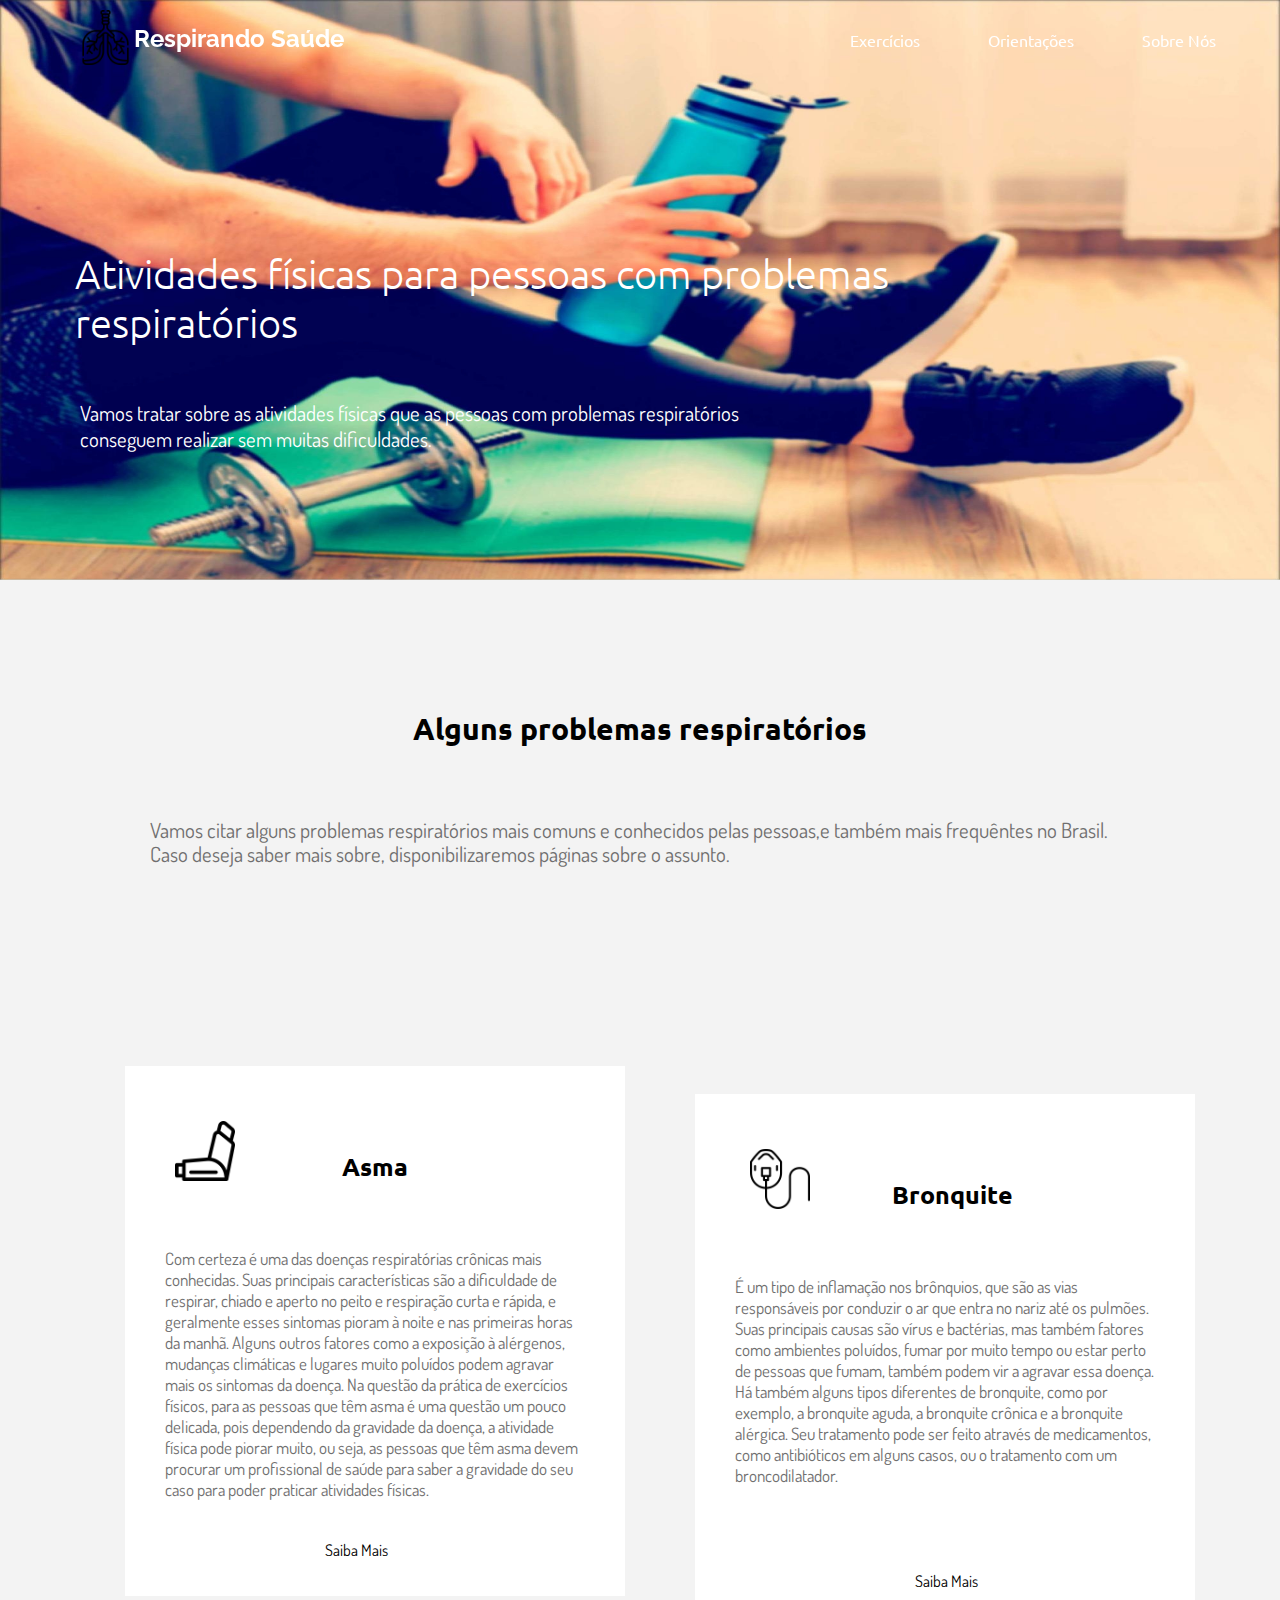
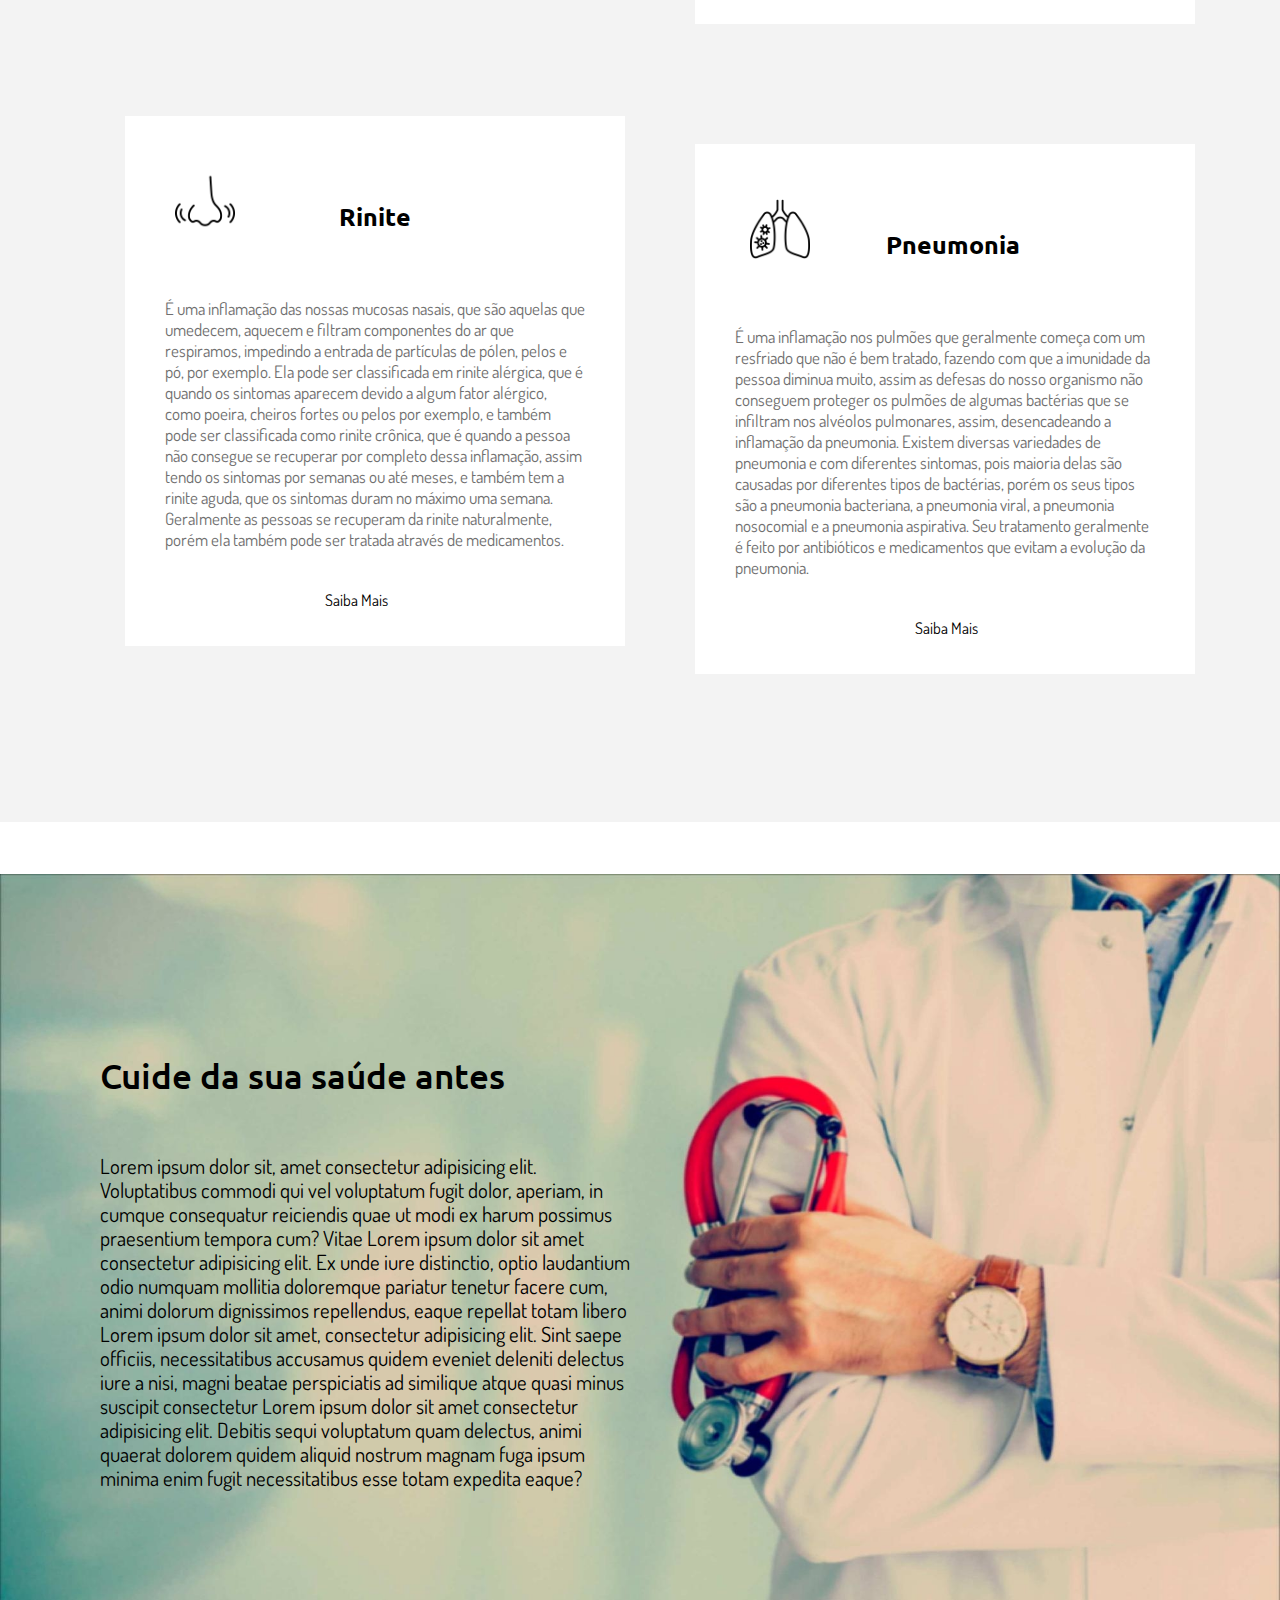
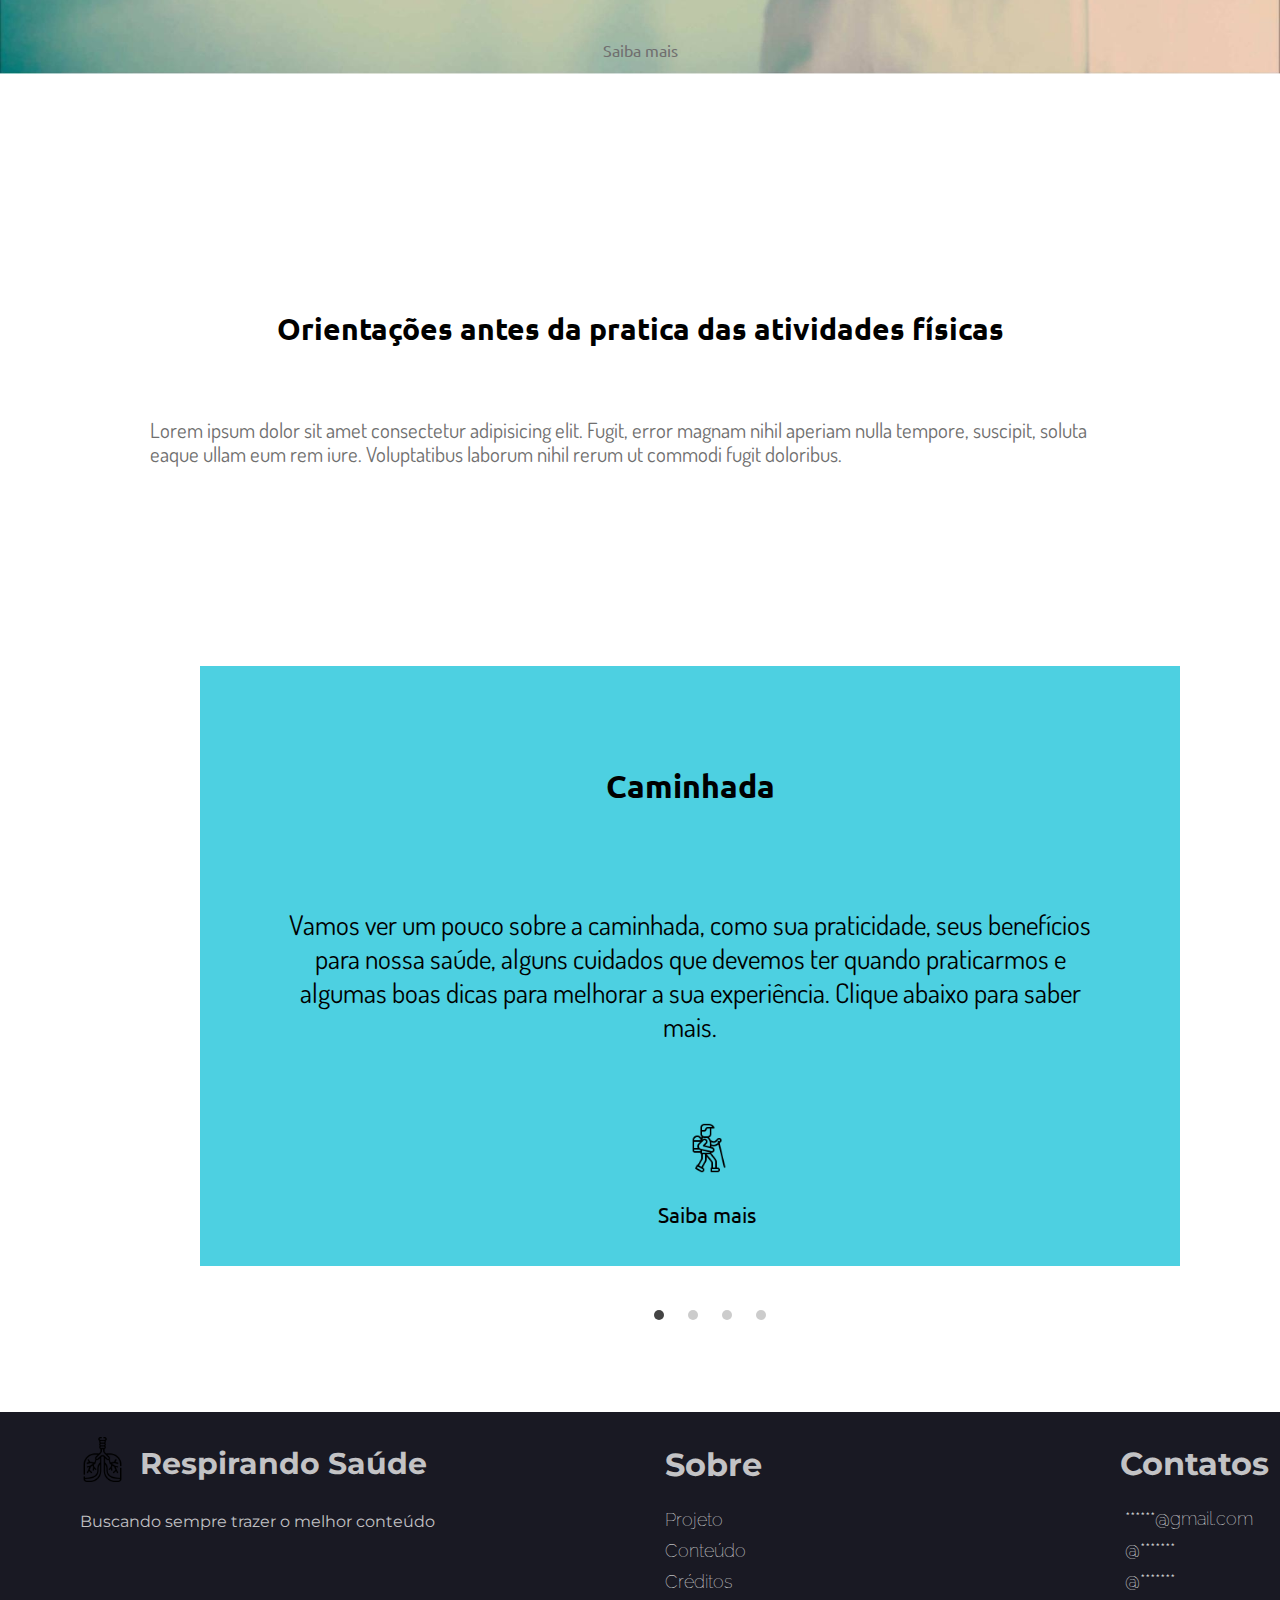
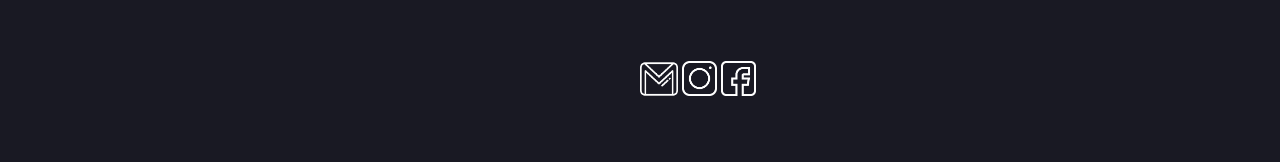
==== desenvolvimento do site do PI/index.html @ ef55cb63 "Add files via upload" ====
<!DOCTYPE html>
<html lang="pt-br">
  <head>
    <meta charset="UTF-8"/>
    <meta http-equiv="X-UA-Compatible" content="IE=edge" />
    <meta name="viewport" content="width=device-width, initial-scale=1.0" />
    <title>Respirando Saúde | Exercícios físicos para pessoas com problemas respiratórios</title>
    <link rel="stylesheet" href="style.css" />
    <link rel="icon" type="imagem/png" href="imagens\icone.png" />
    <script src="navbar.js"></script>
  </head>
  <body>
    <nav id="navbar">
        <div class="logonav">
            <a href="index.html">
                <img id="logonavimg" src="imagens\logo.png" alt="logo" height="55" width="55"/>
                <h1 id="nomedositenv">Respirando Saúde</h1>
            </a>
        </div>
	  
        <div class="navitems">
          <a href="#slider">Exercícios</a>
          <a href="#saibamais1">Orientações</a>
          <a href="#rodape">Sobre nós</a>
      </div>
    </nav>

    <header id="cabeçalho">
      <h2 id="titulotxtcb">Atividades físicas para pessoas com problemas respiratórios</h2>

      <p id="cbtxt">
        Vamos tratar sobre as atividades físicas que as pessoas com problemas respiratórios conseguem realizar sem muitas dificuldades.
      </p>

      <img id="ftcabeçalho" src="imagens\ft_cabeçalho.jpg" alt="cabeçalho" />
    </header>

    <div id="corpo">
      <h2 id="titulo1">Alguns problemas respiratórios</h2>
      <p id="txt1">
        Vamos citar alguns problemas respiratórios mais comuns e conhecidos pelas pessoas,e também mais frequêntes no Brasil. Caso deseja saber mais sobre, disponibilizaremos páginas sobre o assunto.
      </p>
      
      <div id="cards">
        <div id="card1">
            <div id="card">
                <img id="problemaicon" src="imagens\asma_icon.png" alt="problema respiratório" height="60" width="60"/>

                <h2 id="boxtitulo">Asma</h2>
                <p id="boxtxt">
                  Com certeza é uma das doenças respiratórias crônicas mais conhecidas. Suas principais características são a dificuldade de respirar, chiado e aperto no peito e respiração curta e rápida, e geralmente esses sintomas pioram à noite e nas primeiras horas da manhã. Alguns outros fatores como a exposição à alérgenos, mudanças climáticas e lugares muito poluídos podem agravar mais os sintomas da doença. Na questão da prática de exercícios físicos, para as pessoas que têm asma é uma questão um pouco delicada, pois dependendo da gravidade da doença, a atividade física pode piorar muito, ou seja, as pessoas que têm asma devem procurar um profissional de saúde para saber a gravidade do seu caso para poder praticar atividades físicas.
                </p>
                <a id="boxsaibamais" href="https://antigo.saude.gov.br/saude-de-a-z/asma" target="_blank">Saiba Mais</a>
            </div>
        </div>

        <div id="card2">
            <div id="card">
                <img id="problemaicon2" src="imagens\bronquite_icon.png" alt="problema respiratório" height="60" width="60"/>

                <h2 id="boxtitulo2">Bronquite</h2>
                <p id="boxtxt2">
                  É um tipo de inflamação nos brônquios, que são as vias responsáveis por conduzir o ar que entra no nariz até os pulmões. Suas principais causas são vírus e bactérias, mas também fatores como ambientes poluídos, fumar por muito tempo ou estar perto de pessoas que fumam, também podem vir a agravar essa doença. Há também alguns tipos diferentes de bronquite, como por exemplo, a bronquite aguda, a bronquite crônica e a bronquite alérgica. Seu tratamento pode ser feito através de medicamentos, como antibióticos em alguns casos, ou o tratamento com um broncodilatador.
                </p>
                <a id="boxsaibamais2" href="https://www.rededorsaoluiz.com.br/doencas/bronquite" target="_blank">Saiba Mais</a>
            </div>
        </div>

        <div id="card3">
            <div id="card">
                <img id="problemaicon" src="imagens\rinite_icon.png" alt="problema respiratório" height="60" width="60"/>

                <h2 id="boxtitulo">Rinite</h2>
                <p id="boxtxt">
                  É uma inflamação das nossas mucosas nasais, que são aquelas que umedecem, aquecem e filtram componentes do ar que respiramos, impedindo a entrada de partículas de pólen, pelos e pó, por exemplo. Ela pode ser classificada em rinite alérgica, que é quando os sintomas aparecem devido a algum fator alérgico, como poeira, cheiros fortes ou pelos por exemplo, e também pode ser classificada como rinite crônica, que é quando a pessoa não consegue se recuperar por completo dessa inflamação, assim tendo os sintomas por semanas ou até meses, e também tem a rinite aguda, que os sintomas duram no máximo uma semana. Geralmente as pessoas se recuperam da rinite naturalmente, porém ela também pode ser tratada através de medicamentos.
                </p>
                <a id="boxsaibamais3" href="https://www.rededorsaoluiz.com.br/doencas/rinite" target="_blank">Saiba Mais</a>
            </div>
        </div>

        <div id="card4">
            <div id="card">
                <img id="problemaicon2" src="imagens\pneumonia_icon.png" alt="problema respiratório" height="60" width="60"/>

                <h2 id="boxtitulo2">Pneumonia</h2>
                <p id="boxtxt2">
                  É uma inflamação nos pulmões que geralmente começa com um resfriado que não é bem tratado, fazendo com que a imunidade da pessoa diminua muito, assim as defesas do nosso organismo não conseguem proteger os pulmões de algumas bactérias que se infiltram nos alvéolos pulmonares, assim, desencadeando a inflamação da pneumonia. Existem diversas variedades de pneumonia e com diferentes sintomas, pois maioria delas são causadas por diferentes tipos de bactérias, porém os seus tipos são a pneumonia bacteriana, a pneumonia viral, a pneumonia nosocomial e a pneumonia aspirativa. Seu tratamento geralmente é feito por antibióticos e medicamentos que evitam a evolução da pneumonia.
                </p>
                <a id="boxsaibamais4" href="https://www.rededorsaoluiz.com.br/doencas/pneumonia" target="_blank">Saiba Mais</a>
            </div>
        </div>
    </div>

      <div id="container2">
        <img
          id="container2img"
          src="imagens\container2_bg.jpg"
          alt="médico"
          height="800px"
        />
        <h2 id="titulo2">Cuide da sua saúde antes</h2>
        <p id="txt2">
          Lorem ipsum dolor sit, amet consectetur adipisicing elit. Voluptatibus
          commodi qui vel voluptatum fugit dolor, aperiam, in cumque consequatur
          reiciendis quae ut modi ex harum possimus praesentium tempora cum?
          Vitae Lorem ipsum dolor sit amet consectetur adipisicing elit. Ex unde
          iure distinctio, optio laudantium odio numquam mollitia doloremque
          pariatur tenetur facere cum, animi dolorum dignissimos repellendus,
          eaque repellat totam libero Lorem ipsum dolor sit amet, consectetur
          adipisicing elit. Sint saepe officiis, necessitatibus accusamus quidem
          eveniet deleniti delectus iure a nisi, magni beatae perspiciatis ad
          similique atque quasi minus suscipit consectetur Lorem ipsum dolor sit
          amet consectetur adipisicing elit. Debitis sequi voluptatum quam
          delectus, animi quaerat dolorem quidem aliquid nostrum magnam fuga
          ipsum minima enim fugit necessitatibus esse totam expedita eaque?
        </p>
        <a href="#"><p id="saibamais1">Saiba mais</p></a>
      </div>

      <div id="container3">
        <h2 id="titulo3">Orientações antes da pratica das atividades físicas</h2>
        <p id="txt3">
          Lorem ipsum dolor sit amet consectetur adipisicing elit. Fugit, error
          magnam nihil aperiam nulla tempore, suscipit, soluta eaque ullam eum
          rem iure. Voluptatibus laborum nihil rerum ut commodi fugit doloribus.
        </p>
      </div>

      <div id="slider">
        <input type="radio" name="slider" id="slide1" checked />
        <input type="radio" name="slider" id="slide2" />
        <input type="radio" name="slider" id="slide3" />
        <input type="radio" name="slider" id="slide4" />
        <div id="slides">
          <div id="overflow">
            <div class="inner">
              <div class="slide slide_1">
                <div class="slide-content">
                  <h2 id="slidetitle">Caminhada</h2>
                  <p id="slidetxt">
                    Vamos ver um pouco sobre a caminhada, como sua praticidade, seus benefícios para nossa saúde, alguns cuidados que devemos ter quando praticarmos e algumas boas dicas para melhorar a sua experiência. Clique abaixo para saber mais.
                  </p>
                  <a href="caminhada.html"><img id="slideicon" src="imagens\caminhada_icon.png" width="50" height="50"/></a>
                  <a href="caminhada.html" id="saibamaisslide">Saiba mais</a>
                </div>
              </div>

              <div class="slide slide_2">
                <div class="slide-content">
                  <h2 id="slidetitle">Ciclismo</h2>
                  <p id="slidetxt">
                    Veja um pouco sobre o ciclismo e seus benefícios, praticidade, equipamentos necessários, e algumas dicas para melhorar a sua experiência. Clique abaixo para saber mais.
                  </p>
                  <a href="ciclismo.html"
                    ><img
                      id="slideicon"
                      src="imagens\ciclismo_icon.png"
                      width="50"
                      height="50"
                  /></a>
                  <a href="ciclismo.html" id="saibamaisslide">Saiba mais</a>
                </div>
              </div>
              <div class="slide slide_3">
                <div class="slide-content">
                  <h2 id="slidetitle">Natação</h2>
                  <p id="slidetxt">
                    Conheça um pouco sobre a natação e seus benefícios para saúde, praticidade, cuidados que devemos ter quando estivermos praticando e algumas dicas. Clique abaixo para saber mais.
                  </p>
                  <a href="nataçao.html"
                    ><img
                      id="slideicon"
                      src="imagens\nataçao_icon.png"
                      width="50"
                      height="50"
                  /></a>
                  <a href="nataçao.html" id="saibamaisslide">Saiba mais</a>
                </div>
              </div>

              <div class="slide slide_4">
                <div class="slide-content">
                  <h2 id="slidetitle">Nome do exercício</h2>
                  <p id="slidetxt">
                    Lorem ipsum, dolor sit amet consectetur adipisicing elit.
                    Magnam suscipit quod, pariatur similique inventore quibusdam
                    assumenda eos vitae dolor omnis iste quas? Error numquam
                    facere sapiente, cupiditate voluptatibus iste assumenda
                    Lorem ipsum dolor sit amet, consectetur adipisicing elit.
                    Quam eaque neque corporis iusto, quos itaque suscipit iste
                    ipsum debitis eius at nemo autem totam corrupti dolorem
                    impedit beatae culpa natus Lorem ipsum dolor sit amet
                    consectetur adipisicing elit. Fugit ipsum doloribus dolorem
                    reprehenderit aliquam totam officia quam ad ab commodi natus
                    officiis doloremque repellendus culpa, id repudiandae
                    laborum? Vel, neque?
                  </p>
                  <a href="#"
                    ><img
                      id="slideicon"
                      src="imagens\exercicios_icon2.png"
                      width="45"
                      height="45"
                  /></a>
                  <br />
                  <a href="exercicio.html" id="saibamaisslide">Saiba mais</a>
                </div>
              </div>
            </div>
          </div>
        </div>
        <div id="controls">
          <label for="slide1"></label>
          <label for="slide2"></label>
          <label for="slide3"></label>
          <label for="slide4"></label>
        </div>
        <div id="bullets">
          <label for="slide1"></label>
          <label for="slide2"></label>
          <label for="slide3"></label>
          <label for="slide4"></label>
        </div>
      </div>
    </div>

    <footer id="rodape">
      <div id="logorodape">
        <a href="index.html"><h2 id="nomedositerp">Respirando Saúde</h2></a>
        <a href="index.html"
          ><img
            id="logorp"
            src="imagens\logo.png"
            alt="logo"
            height="45"
            width="45"
        /></a>
        <p id="fraserodape">
          Buscando sempre trazer o melhor
          conteúdo
        </p>
      </div>

      <div id="sobre">
        <h1 id="sobretxt">Sobre</h1>
        <div id="saibamaisrp">
            <a href="projeto.html" id="sm">Projeto</a>
            <a href="conteudo.html" id="sm">Conteúdo</a>
            <a href="creditos.html" id="sm">Créditos</a>
        </div>
      </div>

      <div id="contatos">
        <h1 id="contatotxt">Contatos</h1>
        <div id="contatosrp">
            <a href="#" id="cr">******@gmail.com</a>
            <a href="#" id="cr">@*******</a>
            <a href="#" id="cr">@*******</a>
        </div>
      </div>

      <div id="logocontatos">
        <a href="#"
          ><img id="gmail" src="imagens\email.png" width="38" height="44"
        /></a>
        <a href="#"
          ><img
            id="instagram"
            src="imagens\instagram.png"
            width="35"
            height="35"
        /></a>
        <a href="#"
          ><img id="facebook" src="imagens\fb.png" width="35" height="35"
        /></a>
      </div>
    </footer>
  </body>
</html>
---- desenvolvimento do site do PI/style.css ----
/*FONTES*/

@import url('https://fonts.googleapis.com/css2?family=Montserrat:wght@200&display=swap');
@import url('https://fonts.googleapis.com/css2?family=Montserrat:wght@200&family=Raleway:wght@100&display=swap');
@import url('https://fonts.googleapis.com/css2?family=Montserrat:wght@200&family=Raleway:wght@100&family=Ubuntu:wght@300&display=swap');
@import url('https://fonts.googleapis.com/css2?family=Dosis:wght@200&family=Montserrat:wght@200&family=Raleway:wght@100&family=Ubuntu:wght@300&display=swap');

/*FONTES*/

/*GERAL*/

* {
    padding: 0;
    margin: 0;
    border: 0;
    box-sizing: border-box;
    list-style: none;
    text-decoration: none;
    scroll-behavior: smooth;
}

::-webkit-scrollbar {
    background-color: rgb(250, 240, 240);
    width: 10px;
}

::-webkit-scrollbar-thumb {
    background-color: #ccc;
    border-radius: 50px;
}

/*GERAL*/

/*NAVBAR*/

nav {
    height: 13vh;
    padding: 0 4em;
    display: flex;
    padding-top: 30px;
    justify-content: space-between;
    background-color: transparent;
    width: 100%;
    position: fixed;
    transition: all 1s;
    z-index: 1000;
}

nav a {
    color: #fff;
    margin-left: 4rem;
    text-transform: capitalize;
    transition: all 1s;
    font-family: 'Ubuntu', sans-serif;
}

nav.nav2 {
    background-color: #fff;
}

nav.nav2 a {
    color: black;
}

#logonavimg {
    margin-left: -50px;
    margin-top: -20px;
}

#nomedositenv {
    font-family: 'Raleway', sans-serif;
    font-size: 1.5rem;
    padding-left: 70px;
    margin-top: -45px;
}

/*NAVBAR*/

/*CABEÇALHO*/

#cabeçalho {
    background-color: #f3f3f3;
    height: 710px;
}

#ftcabeçalho {
    width: 100%;
    height: 580px;
}

#titulotxtcb {
    padding: 300px;
    z-index: 1;
    font-family: 'Ubuntu', sans-serif;
    font-weight: 150;
    font-size: 40px;
    color: #fff;
    position: absolute;
    margin-top: -50px;
    margin-left: -225px;
}

#cbtxt {
    font-family: 'Dosis', sans-serif;
    z-index: 1;
    position: absolute;
    font-size: 1.3rem;
    line-height: 1.625rem;
    color: #fff;
    padding: 500px;
    margin-top: -100px;
    margin-left: -420px;
}

/*CABEÇALHO*/

/*CORPO*/

#corpo {
    background-color: #f3f3f3;
    margin-top: -100px;
    height: 107rem;
}

#titulo1 {
    font-family: 'Ubuntu', sans-serif;
    font-size: 30px;
    margin-top: 100px;
    justify-content: center;
    text-align: center;
}

#txt1 {
    font-family: 'Dosis', sans-serif;
    font-size: 1.3rem;
    line-height: 1.5rem;
    padding: 150px;
    font-size: 300;
    color: rgb(112, 111, 111);
    margin-top: -80px;
}

#cards {
    margin-left: 140px;
    margin-top: 50px;
}
   
#card {
    background-color: #fff;
    border:0;
    width: 500px;
    height: 530px;
    margin-left: -15px;
    position: relative;
    transition: all 200ms ease-in;
    transform: scale(1);   
}

#card:hover {
    z-index: 2;
    transition: all 200ms ease-in;
    transform: scale(1.10);
}

#problemaicon {
    position: relative;
    top: 55px;
    left: 50px;
}

#boxtitulo {
    font-family: 'Ubuntu', sans-serif;
    color: black;
    justify-content: center;
    text-align: center;
    margin-top: 20px;
    font-size: 25px;
}

#boxtxt {
    font-family: 'Dosis', sans-serif;
    margin-top: 25px;
    padding: 40px;
    font-size: 17px;
    color: rgb(112, 111, 111);
}

#problemaicon2 {
    position: relative;
    top: 55px;
    left: 55px;
}

#boxtitulo2 {
    font-family: 'Ubuntu', sans-serif;
    color: black;
    justify-content: center;
    text-align: center;
    margin-top: 20px;
    margin-left: 15px;
    font-size: 25px;
}

#boxtxt2 {
    font-family: 'Dosis', sans-serif;
    margin-top: 25px;
    padding: 40px;
    font-size: 17px;
    color: rgb(112, 111, 111);
}

#card2 {
    margin-left: 50%;
    margin-top: -44%;
}

#card3 {
    margin-top: 8%;
}

#card4 {
    margin-left: 50%;
    margin-top: -44%;
}

#boxsaibamais {
    color: black;
    font-family: 'Dosis', sans-serif;
    margin-left: 40%;
}

#boxsaibamais2 {
    position: absolute;
    color: black;
    font-family: 'Dosis', sans-serif;
    padding-top: 45px;
    padding-left: 220px;
}

#boxsaibamais3 {
    color: black;
    font-family: 'Dosis', sans-serif;
    margin-left: 40%;
}

#boxsaibamais4 {
    position: absolute;
    color: black;
    font-family: 'Dosis', sans-serif;
    padding-top: -15px;
    padding-left: 220px;
}

#container2 {
    margin-top: 200px;
}

#container2img {
    width: 100%;
}

#titulo2 {
    font-family: 'Ubuntu', sans-serif;
    z-index: 1;
    font-size: 2.2rem;
    font-weight: 500;
    line-height: 2.25rem;
    margin-top: 100px;
    margin-top: -620px;
    margin-left: 100px;
}

#txt2 {
    font-family: 'Dosis', sans-serif;
    z-index: 1;
    font-size: 1.3rem;
    line-height: 1.5rem;
    padding: 650px;
    color: black;
    margin-top: -590px;
    margin-left: -550px;
}

#container3 {
    margin-top: 250px;
}

#titulo3 {
    font-family: 'Ubuntu', sans-serif;
    font-size: 30px;
    margin-top: 100px;
    justify-content: center;
    text-align: center;
}

#saibamais1 {
    font-family: 'Ubuntu', sans-serif;
    color: rgb(112, 111, 111);
    font-size: 1rem;
    justify-content: center;
    text-align: center;
    margin-top: -500px;
}

#saibamais1:hover {
    opacity: 0.5;
    transition: .5s;
}

#exercicioicon1 {
    position: absolute;
    margin-left: 350px;
}

#exercicio1titulo {
    justify-content: center;
    text-align: center;
    font-size: 1.7rem;
    font-weight: 500;
    line-height: 2.25rem;
    margin-top: 150px;
}

#exercicio1txt {
    padding: 20rem;
    margin-top: -220px;
    font-size: 1rem;
    line-height: 1.25rem;
    color: rgb(112, 111, 111);
}

#exercicioicon2 {
    position: absolute;
    margin-left: 350px;
}

#exercicio2titulo {
    justify-content: center;
    text-align: center;
    font-size: 1.7rem;
    font-weight: 500;
    line-height: 2.25rem;
    margin-top: 150px;
}

#exercicio2txt {
    padding: 20rem;
    margin-top: -220px;
    font-size: 1rem;
    line-height: 1.25rem;
    color: rgb(112, 111, 111);
}

#exercicioicon3 {
    position: absolute;
    margin-left: 350px;
}

#exercicio3titulo {
    justify-content: center;
    text-align: center;
    font-size: 1.7rem;
    font-weight: 500;
    line-height: 2.25rem;
    margin-top: 150px;
}

#exercicio3txt {
    padding: 20rem;
    margin-top: -220px;
    font-size: 1rem;
    line-height: 1.25rem;
    color: rgb(112, 111, 111);
}

#exercicioicon4 {
    position: absolute;
    margin-left: 350px;
}

#exercicio4titulo {
    justify-content: center;
    text-align: center;
    font-size: 1.7rem;
    font-weight: 500;
    line-height: 2.25rem;
    margin-top: 150px;
}

#exercicio4txt {
    padding: 20rem;
    margin-top: -220px;
    font-size: 1rem;
    line-height: 1.25rem;
    color: rgb(112, 111, 111);
}

#titulo3 {
    font-family: 'Ubuntu', sans-serif;
    font-size: 30px;
    margin-top: 180px;
    justify-content: center;
    text-align: center;
}

#txt3 {
    font-family: 'Dosis', sans-serif;
    font-size: 1.3rem;
    line-height: 1.5rem;
    padding: 150px;
    font-size: 300;
    color: rgb(112, 111, 111);
    margin-top: -80px;
}

#slider {
    margin-left: 190px;
    margin-top: 40px;
    width: 1000px;
    text-align: center;
 }

 #slider input[type=radio] {
    display: none;
 }

 #slider label {
    cursor:pointer;
    text-decoration: none;
 }

 #slides {
    padding: 10px;
    position: relative;
 }

 #overflow {
    overflow: hidden;
 }

 #slide1:checked ~ #slides .inner {
    margin-left: 0;
    background: #4dd0e1;
 }

 #slide2:checked ~ #slides .inner {
    margin-left: -100%;
    background-color: #26c6da;
 }

 #slide3:checked ~ #slides .inner {
    margin-left: -200%;
    background-color: #00acc1;
 }

 #slide4:checked ~ #slides .inner {
    margin-left: -300%;
    background-color: #0097a7;
 }

 #slides .inner {
    transition: margin-left 800ms cubic-bezier(0.770, 0.000, 0.175, 1.000);
    width: 400%;
    height: 600px;
 }

 #slides .slide {
    width: 25%;
    float:left;
    display: flex;
    height: 20%;
 }

 #slidetitle {
    font-family: 'Ubuntu', sans-serif;
    margin-top: 100px;
    font-size: 2rem;
 }

 #slidetxt {
    font-family: 'Dosis', sans-serif;
    font-size: 1.7rem;
    padding: 80px;
    margin-top: 20px;
    justify-content: left;
 }

 #slideicon {
    position: relative;
    left: 70px;
 }

 #saibamaisslide {
    position: relative;
    top: 50px;
    left: -10px;
    font-family: 'Ubuntu', sans-serif;
    font-size: 1.3rem;
    color: black;
 }

 #saibamaisslide:hover {
    color: #ccc;
    transition: .5s;
 }
 
 #controls {
    margin-top: -120px;
 }

 #controls label {
    transition: opacity 0.2s ease-out;
    opacity: .4;
 }

 #controls label:hover {
    opacity: 1;
 }

 #bullets {
    margin: 150px 0 0 40px;
 }

 #bullets label {
    display: inline-block;
    width: 10px;
    height: 10px;
    border-radius:100%;
    background: #ccc;
    margin: 0 10px;
 }

 #slide1:checked ~ #bullets label:nth-child(1),
 #slide2:checked ~ #bullets label:nth-child(2),
 #slide3:checked ~ #bullets label:nth-child(3),
 #slide4:checked ~ #bullets label:nth-child(4) {
 background: #444;
}

/*CORPO*/

/*RODAPÉ*/

#rodape {
    background-color: #191923;
    width: 100%;
    height: 350px;
    margin-top: 2190px;
    padding: 30px 0 60px;
}

#logorp {
    z-index: 1;
    position: absolute;
    margin-top: -5px;
    margin-left: 80px;
}

#nomedositerp {
    z-index: 1;
    position: absolute;
    margin-left: 140px;
    margin-top: 3px;
    font-family: 'Montserrat', sans-serif;
    font-size: 30px;
    color: #f3f3f3c7;
}

#fraserodape {
    padding-top: 70px;
    padding-left: 80px;
    font-family: 'Montserrat', sans-serif;
    color: #f3f3f3c7;
}

#sobre {
    margin-top: 14px;
    margin-left: 75px;
}

#sobretxt {
    color: #f3f3f3c7;
    font-family: 'Montserrat', sans-serif;
    padding-left: 590px;
    margin-top: -100px;
}

#saibamaisrp {
    margin-top: 15px;
    margin-left: 590px;
}

#sm {
    display: block;
    padding-top: 10px;
    color: #fff;
    font-family: 'Raleway', sans-serif;
    font-size: 18px;
    font-weight: 10;
}

#contatos {
    position: absolute;
    margin-top: -25px;
    margin-left: 20px;
}

#contatotxt {
    color: #f3f3f3c7;
    font-family: 'Montserrat', sans-serif;
    padding-left: 1100px;
    margin-top: -123px;
}

#contatosrp {
    margin-top: 15px;
    margin-left: 1105px;
}

#cr {
    display: block;
    padding-top: 10px;
    color: #fff;
    font-family: 'Raleway', sans-serif;
    font-size: 18px;
    font-weight: 10;
}

#logocontatos {
    margin-top: 35px;
}

#gmail {
    margin-left: 640px;
    margin-top: 30px;
    margin-bottom: -5px;
}

/*RODAPÉ*/
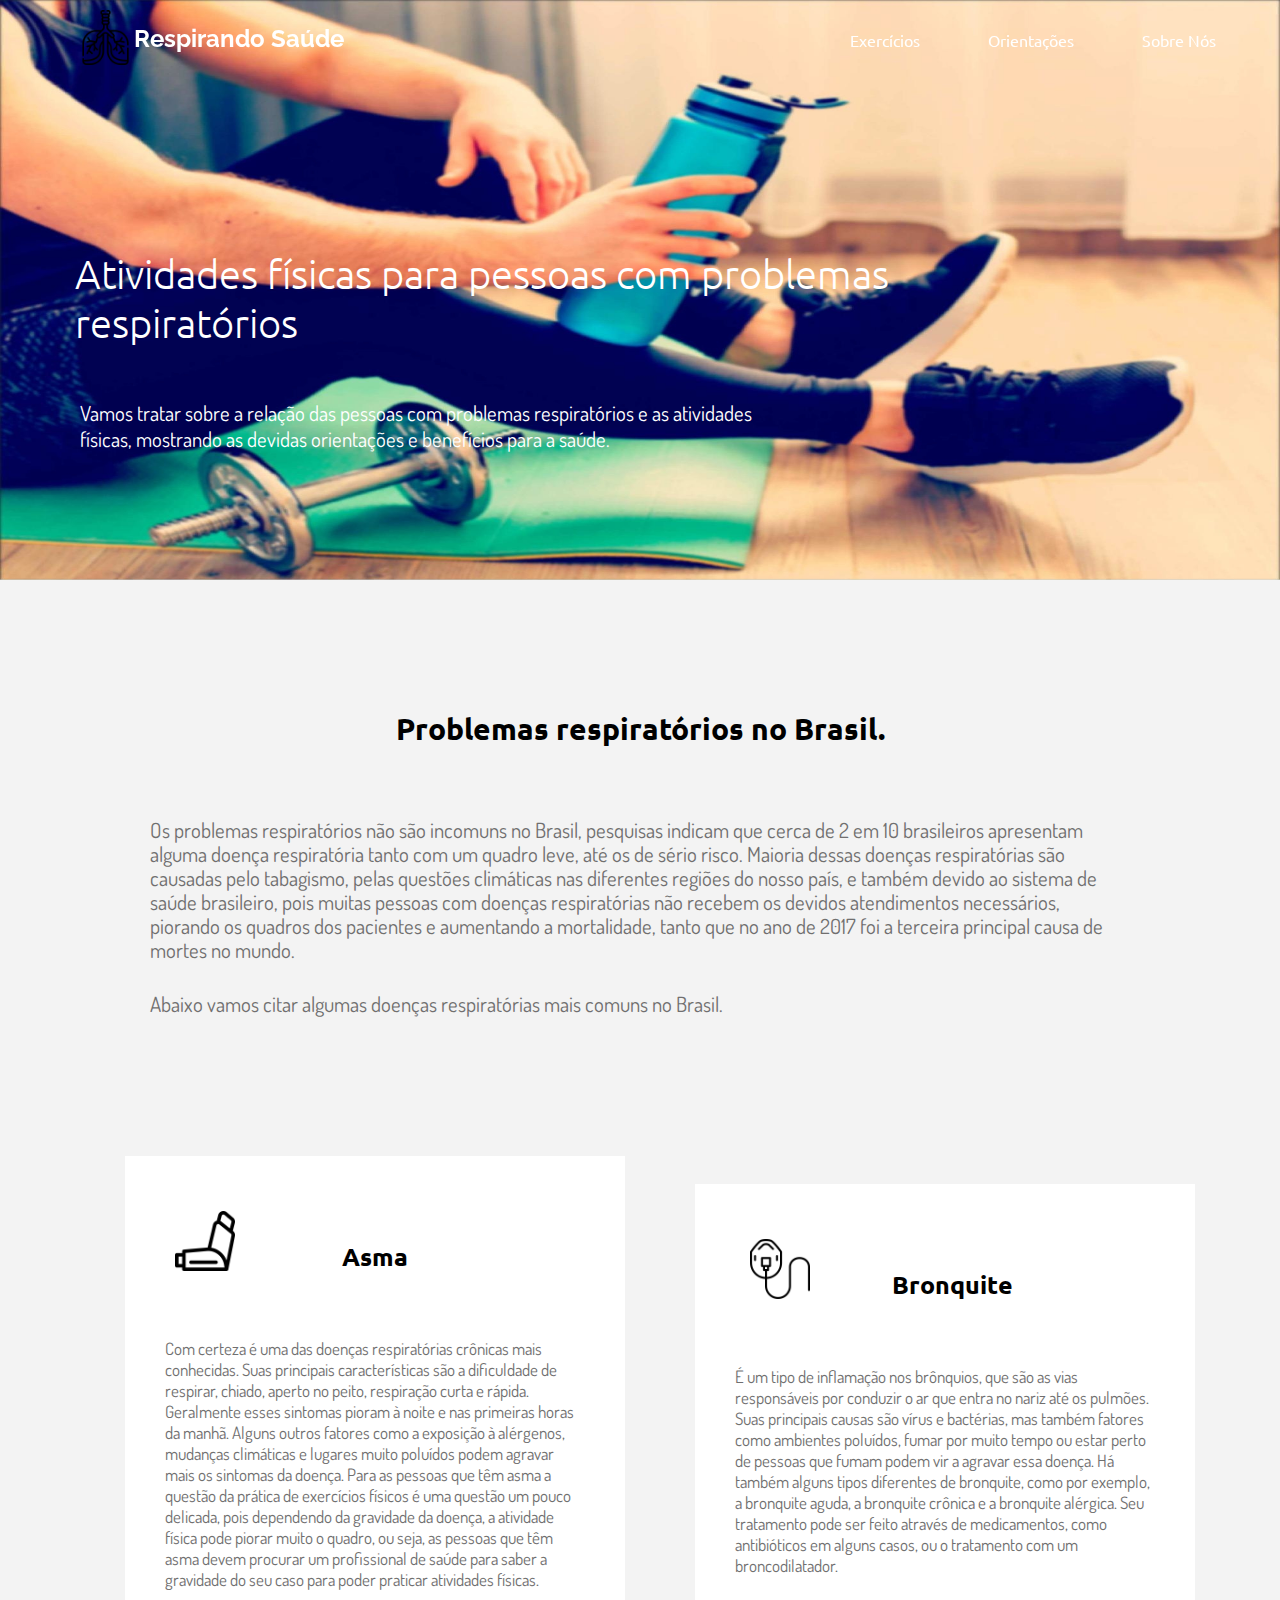
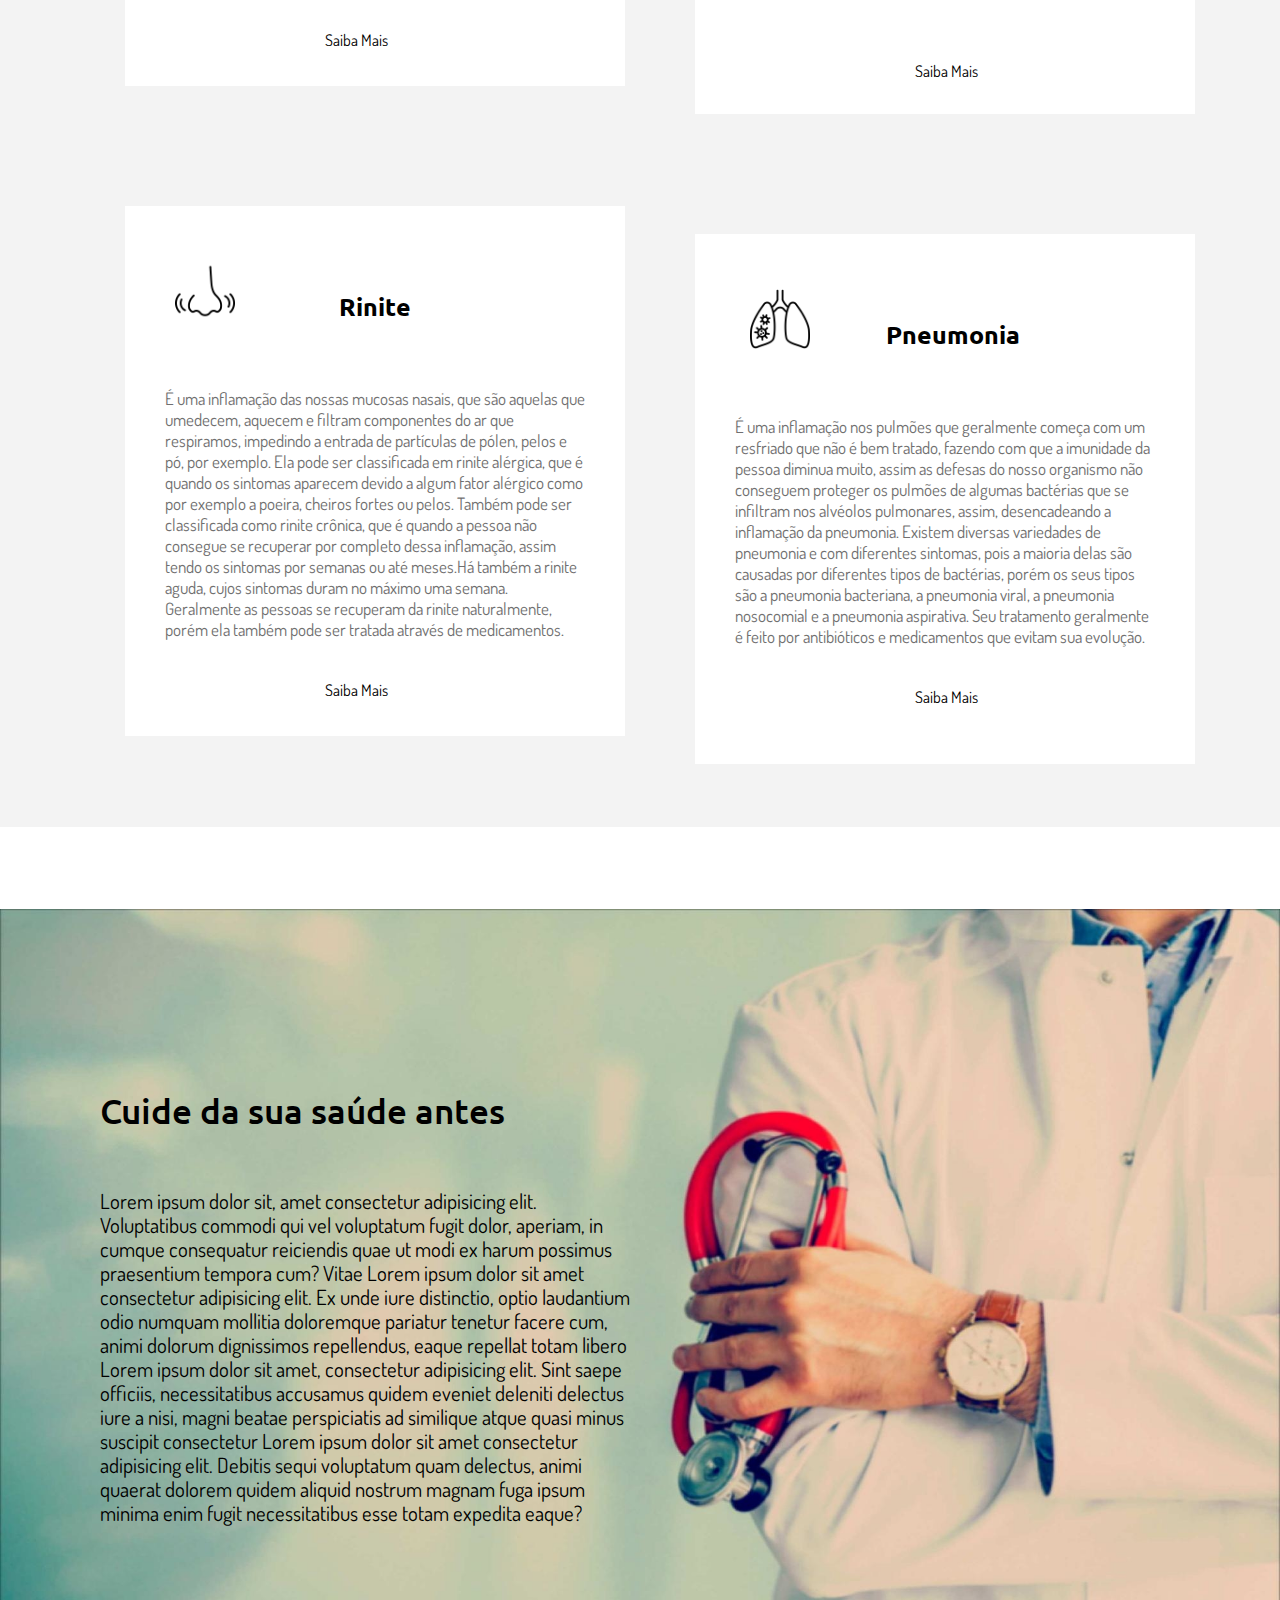
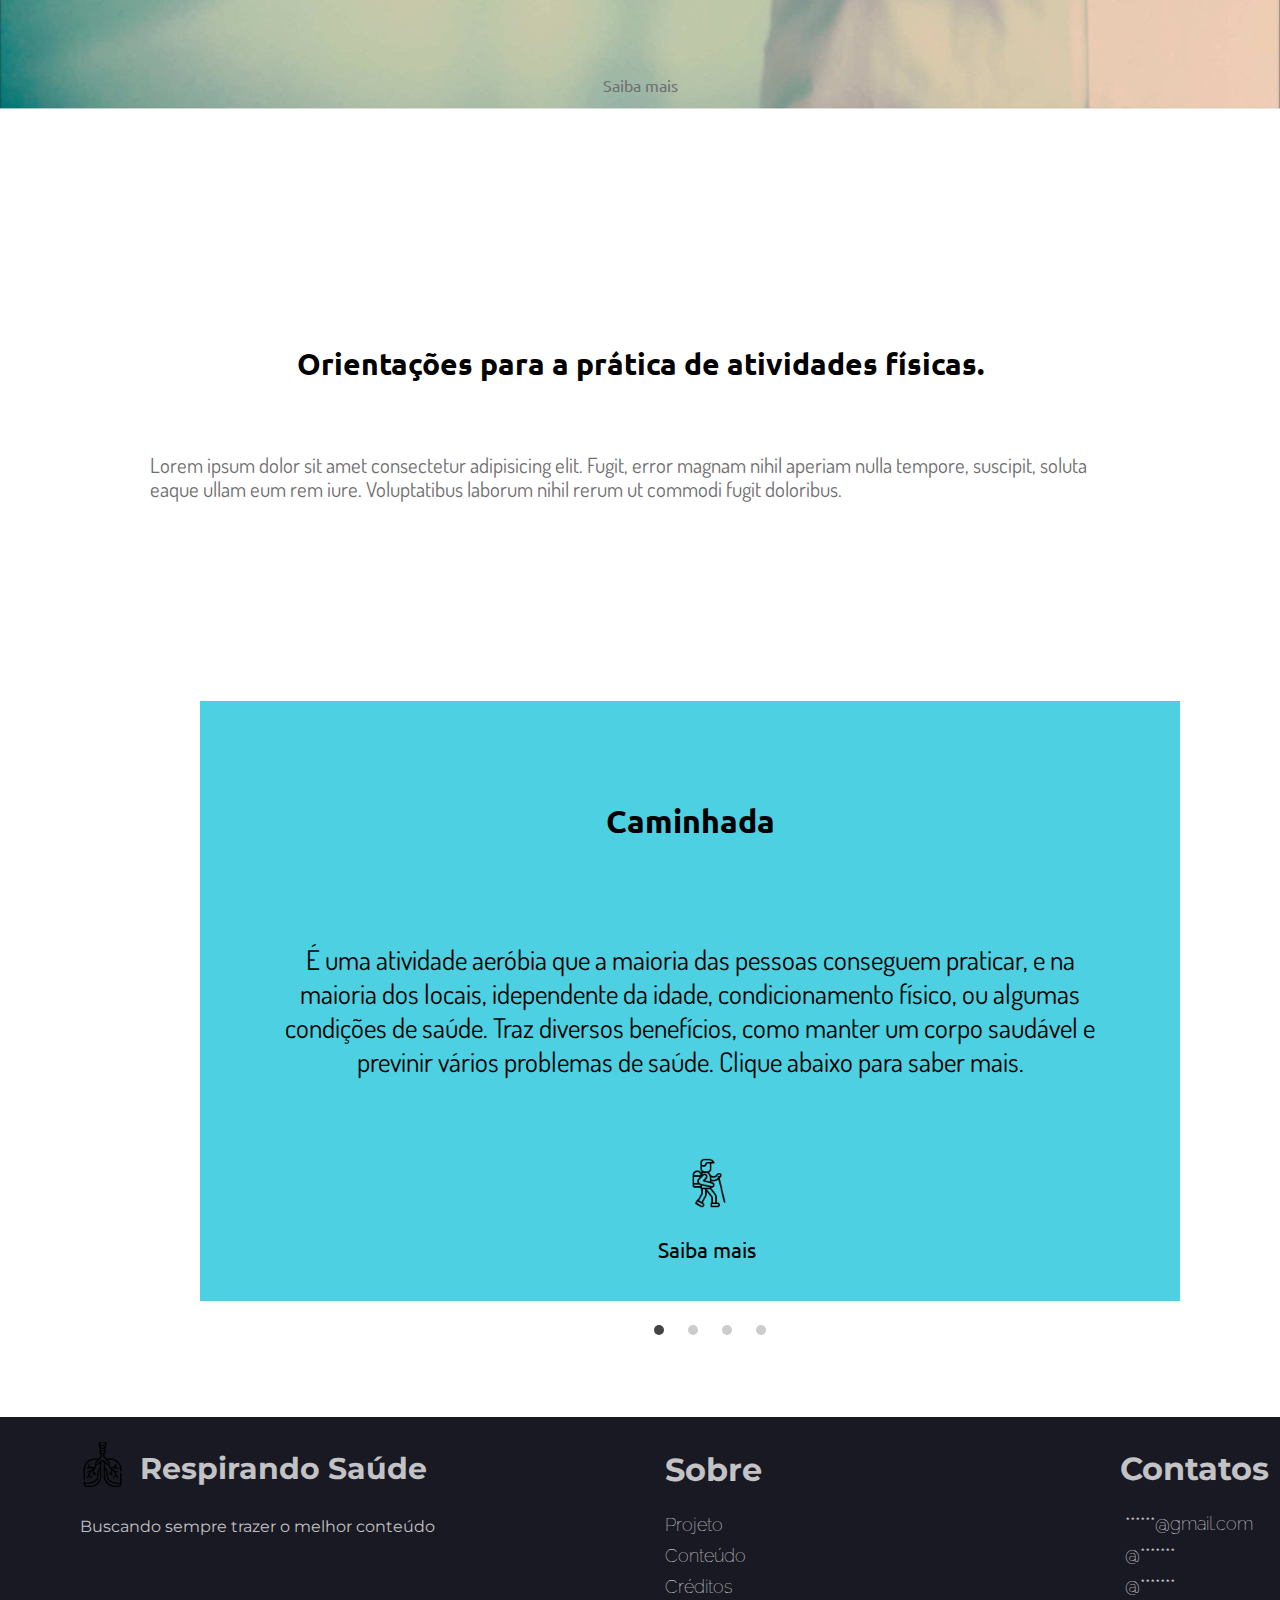
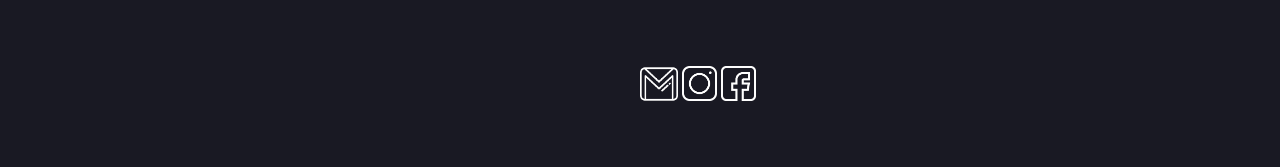
==== commit 9a8e9b87: "Add files via upload" ====
--- a/desenvolvimento do site do PI/index.html
+++ b/desenvolvimento do site do PI/index.html
@@ -1,279 +1,246 @@
 <!DOCTYPE html>
 <html lang="pt-br">
-  <head>
-    <meta charset="UTF-8"/>
-    <meta http-equiv="X-UA-Compatible" content="IE=edge" />
-    <meta name="viewport" content="width=device-width, initial-scale=1.0" />
-    <title>Respirando Saúde | Exercícios físicos para pessoas com problemas respiratórios</title>
-    <link rel="stylesheet" href="style.css" />
-    <link rel="icon" type="imagem/png" href="imagens\icone.png" />
-    <script src="navbar.js"></script>
-  </head>
-  <body>
-    <nav id="navbar">
-        <div class="logonav">
-            <a href="index.html">
-                <img id="logonavimg" src="imagens\logo.png" alt="logo" height="55" width="55"/>
-                <h1 id="nomedositenv">Respirando Saúde</h1>
-            </a>
-        </div>
-	  
-        <div class="navitems">
-          <a href="#slider">Exercícios</a>
-          <a href="#saibamais1">Orientações</a>
-          <a href="#rodape">Sobre nós</a>
-      </div>
-    </nav>
-
-    <header id="cabeçalho">
-      <h2 id="titulotxtcb">Atividades físicas para pessoas com problemas respiratórios</h2>
-
-      <p id="cbtxt">
-        Vamos tratar sobre as atividades físicas que as pessoas com problemas respiratórios conseguem realizar sem muitas dificuldades.
-      </p>
-
-      <img id="ftcabeçalho" src="imagens\ft_cabeçalho.jpg" alt="cabeçalho" />
-    </header>
-
-    <div id="corpo">
-      <h2 id="titulo1">Alguns problemas respiratórios</h2>
-      <p id="txt1">
-        Vamos citar alguns problemas respiratórios mais comuns e conhecidos pelas pessoas,e também mais frequêntes no Brasil. Caso deseja saber mais sobre, disponibilizaremos páginas sobre o assunto.
-      </p>
-      
-      <div id="cards">
-        <div id="card1">
-            <div id="card">
-                <img id="problemaicon" src="imagens\asma_icon.png" alt="problema respiratório" height="60" width="60"/>
-
-                <h2 id="boxtitulo">Asma</h2>
-                <p id="boxtxt">
-                  Com certeza é uma das doenças respiratórias crônicas mais conhecidas. Suas principais características são a dificuldade de respirar, chiado e aperto no peito e respiração curta e rápida, e geralmente esses sintomas pioram à noite e nas primeiras horas da manhã. Alguns outros fatores como a exposição à alérgenos, mudanças climáticas e lugares muito poluídos podem agravar mais os sintomas da doença. Na questão da prática de exercícios físicos, para as pessoas que têm asma é uma questão um pouco delicada, pois dependendo da gravidade da doença, a atividade física pode piorar muito, ou seja, as pessoas que têm asma devem procurar um profissional de saúde para saber a gravidade do seu caso para poder praticar atividades físicas.
-                </p>
-                <a id="boxsaibamais" href="https://antigo.saude.gov.br/saude-de-a-z/asma" target="_blank">Saiba Mais</a>
-            </div>
-        </div>
-
-        <div id="card2">
-            <div id="card">
-                <img id="problemaicon2" src="imagens\bronquite_icon.png" alt="problema respiratório" height="60" width="60"/>
-
-                <h2 id="boxtitulo2">Bronquite</h2>
-                <p id="boxtxt2">
-                  É um tipo de inflamação nos brônquios, que são as vias responsáveis por conduzir o ar que entra no nariz até os pulmões. Suas principais causas são vírus e bactérias, mas também fatores como ambientes poluídos, fumar por muito tempo ou estar perto de pessoas que fumam, também podem vir a agravar essa doença. Há também alguns tipos diferentes de bronquite, como por exemplo, a bronquite aguda, a bronquite crônica e a bronquite alérgica. Seu tratamento pode ser feito através de medicamentos, como antibióticos em alguns casos, ou o tratamento com um broncodilatador.
-                </p>
-                <a id="boxsaibamais2" href="https://www.rededorsaoluiz.com.br/doencas/bronquite" target="_blank">Saiba Mais</a>
-            </div>
-        </div>
-
-        <div id="card3">
-            <div id="card">
-                <img id="problemaicon" src="imagens\rinite_icon.png" alt="problema respiratório" height="60" width="60"/>
-
-                <h2 id="boxtitulo">Rinite</h2>
-                <p id="boxtxt">
-                  É uma inflamação das nossas mucosas nasais, que são aquelas que umedecem, aquecem e filtram componentes do ar que respiramos, impedindo a entrada de partículas de pólen, pelos e pó, por exemplo. Ela pode ser classificada em rinite alérgica, que é quando os sintomas aparecem devido a algum fator alérgico, como poeira, cheiros fortes ou pelos por exemplo, e também pode ser classificada como rinite crônica, que é quando a pessoa não consegue se recuperar por completo dessa inflamação, assim tendo os sintomas por semanas ou até meses, e também tem a rinite aguda, que os sintomas duram no máximo uma semana. Geralmente as pessoas se recuperam da rinite naturalmente, porém ela também pode ser tratada através de medicamentos.
-                </p>
-                <a id="boxsaibamais3" href="https://www.rededorsaoluiz.com.br/doencas/rinite" target="_blank">Saiba Mais</a>
-            </div>
-        </div>
-
-        <div id="card4">
-            <div id="card">
-                <img id="problemaicon2" src="imagens\pneumonia_icon.png" alt="problema respiratório" height="60" width="60"/>
-
-                <h2 id="boxtitulo2">Pneumonia</h2>
-                <p id="boxtxt2">
-                  É uma inflamação nos pulmões que geralmente começa com um resfriado que não é bem tratado, fazendo com que a imunidade da pessoa diminua muito, assim as defesas do nosso organismo não conseguem proteger os pulmões de algumas bactérias que se infiltram nos alvéolos pulmonares, assim, desencadeando a inflamação da pneumonia. Existem diversas variedades de pneumonia e com diferentes sintomas, pois maioria delas são causadas por diferentes tipos de bactérias, porém os seus tipos são a pneumonia bacteriana, a pneumonia viral, a pneumonia nosocomial e a pneumonia aspirativa. Seu tratamento geralmente é feito por antibióticos e medicamentos que evitam a evolução da pneumonia.
-                </p>
-                <a id="boxsaibamais4" href="https://www.rededorsaoluiz.com.br/doencas/pneumonia" target="_blank">Saiba Mais</a>
-            </div>
-        </div>
-    </div>
-
-      <div id="container2">
-        <img
-          id="container2img"
-          src="imagens\container2_bg.jpg"
-          alt="médico"
-          height="800px"
-        />
-        <h2 id="titulo2">Cuide da sua saúde antes</h2>
-        <p id="txt2">
-          Lorem ipsum dolor sit, amet consectetur adipisicing elit. Voluptatibus
-          commodi qui vel voluptatum fugit dolor, aperiam, in cumque consequatur
-          reiciendis quae ut modi ex harum possimus praesentium tempora cum?
-          Vitae Lorem ipsum dolor sit amet consectetur adipisicing elit. Ex unde
-          iure distinctio, optio laudantium odio numquam mollitia doloremque
-          pariatur tenetur facere cum, animi dolorum dignissimos repellendus,
-          eaque repellat totam libero Lorem ipsum dolor sit amet, consectetur
-          adipisicing elit. Sint saepe officiis, necessitatibus accusamus quidem
-          eveniet deleniti delectus iure a nisi, magni beatae perspiciatis ad
-          similique atque quasi minus suscipit consectetur Lorem ipsum dolor sit
-          amet consectetur adipisicing elit. Debitis sequi voluptatum quam
-          delectus, animi quaerat dolorem quidem aliquid nostrum magnam fuga
-          ipsum minima enim fugit necessitatibus esse totam expedita eaque?
-        </p>
-        <a href="#"><p id="saibamais1">Saiba mais</p></a>
-      </div>
-
-      <div id="container3">
-        <h2 id="titulo3">Orientações antes da pratica das atividades físicas</h2>
-        <p id="txt3">
-          Lorem ipsum dolor sit amet consectetur adipisicing elit. Fugit, error
-          magnam nihil aperiam nulla tempore, suscipit, soluta eaque ullam eum
-          rem iure. Voluptatibus laborum nihil rerum ut commodi fugit doloribus.
-        </p>
-      </div>
-
-      <div id="slider">
-        <input type="radio" name="slider" id="slide1" checked />
-        <input type="radio" name="slider" id="slide2" />
-        <input type="radio" name="slider" id="slide3" />
-        <input type="radio" name="slider" id="slide4" />
-        <div id="slides">
-          <div id="overflow">
-            <div class="inner">
-              <div class="slide slide_1">
-                <div class="slide-content">
-                  <h2 id="slidetitle">Caminhada</h2>
-                  <p id="slidetxt">
-                    Vamos ver um pouco sobre a caminhada, como sua praticidade, seus benefícios para nossa saúde, alguns cuidados que devemos ter quando praticarmos e algumas boas dicas para melhorar a sua experiência. Clique abaixo para saber mais.
-                  </p>
-                  <a href="caminhada.html"><img id="slideicon" src="imagens\caminhada_icon.png" width="50" height="50"/></a>
-                  <a href="caminhada.html" id="saibamaisslide">Saiba mais</a>
-                </div>
-              </div>
-
-              <div class="slide slide_2">
-                <div class="slide-content">
-                  <h2 id="slidetitle">Ciclismo</h2>
-                  <p id="slidetxt">
-                    Veja um pouco sobre o ciclismo e seus benefícios, praticidade, equipamentos necessários, e algumas dicas para melhorar a sua experiência. Clique abaixo para saber mais.
-                  </p>
-                  <a href="ciclismo.html"
-                    ><img
-                      id="slideicon"
-                      src="imagens\ciclismo_icon.png"
-                      width="50"
-                      height="50"
-                  /></a>
-                  <a href="ciclismo.html" id="saibamaisslide">Saiba mais</a>
-                </div>
-              </div>
-              <div class="slide slide_3">
-                <div class="slide-content">
-                  <h2 id="slidetitle">Natação</h2>
-                  <p id="slidetxt">
-                    Conheça um pouco sobre a natação e seus benefícios para saúde, praticidade, cuidados que devemos ter quando estivermos praticando e algumas dicas. Clique abaixo para saber mais.
-                  </p>
-                  <a href="nataçao.html"
-                    ><img
-                      id="slideicon"
-                      src="imagens\nataçao_icon.png"
-                      width="50"
-                      height="50"
-                  /></a>
-                  <a href="nataçao.html" id="saibamaisslide">Saiba mais</a>
-                </div>
-              </div>
-
-              <div class="slide slide_4">
-                <div class="slide-content">
-                  <h2 id="slidetitle">Nome do exercício</h2>
-                  <p id="slidetxt">
-                    Lorem ipsum, dolor sit amet consectetur adipisicing elit.
-                    Magnam suscipit quod, pariatur similique inventore quibusdam
-                    assumenda eos vitae dolor omnis iste quas? Error numquam
-                    facere sapiente, cupiditate voluptatibus iste assumenda
-                    Lorem ipsum dolor sit amet, consectetur adipisicing elit.
-                    Quam eaque neque corporis iusto, quos itaque suscipit iste
-                    ipsum debitis eius at nemo autem totam corrupti dolorem
-                    impedit beatae culpa natus Lorem ipsum dolor sit amet
-                    consectetur adipisicing elit. Fugit ipsum doloribus dolorem
-                    reprehenderit aliquam totam officia quam ad ab commodi natus
-                    officiis doloremque repellendus culpa, id repudiandae
-                    laborum? Vel, neque?
-                  </p>
-                  <a href="#"
-                    ><img
-                      id="slideicon"
-                      src="imagens\exercicios_icon2.png"
-                      width="45"
-                      height="45"
-                  /></a>
-                  <br />
-                  <a href="exercicio.html" id="saibamaisslide">Saiba mais</a>
-                </div>
-              </div>
-            </div>
-          </div>
-        </div>
-        <div id="controls">
-          <label for="slide1"></label>
-          <label for="slide2"></label>
-          <label for="slide3"></label>
-          <label for="slide4"></label>
-        </div>
-        <div id="bullets">
-          <label for="slide1"></label>
-          <label for="slide2"></label>
-          <label for="slide3"></label>
-          <label for="slide4"></label>
-        </div>
-      </div>
-    </div>
-
-    <footer id="rodape">
-      <div id="logorodape">
-        <a href="index.html"><h2 id="nomedositerp">Respirando Saúde</h2></a>
-        <a href="index.html"
-          ><img
-            id="logorp"
-            src="imagens\logo.png"
-            alt="logo"
-            height="45"
-            width="45"
-        /></a>
-        <p id="fraserodape">
-          Buscando sempre trazer o melhor
-          conteúdo
-        </p>
-      </div>
-
-      <div id="sobre">
-        <h1 id="sobretxt">Sobre</h1>
-        <div id="saibamaisrp">
-            <a href="projeto.html" id="sm">Projeto</a>
-            <a href="conteudo.html" id="sm">Conteúdo</a>
-            <a href="creditos.html" id="sm">Créditos</a>
-        </div>
-      </div>
-
-      <div id="contatos">
-        <h1 id="contatotxt">Contatos</h1>
-        <div id="contatosrp">
-            <a href="#" id="cr">******@gmail.com</a>
-            <a href="#" id="cr">@*******</a>
-            <a href="#" id="cr">@*******</a>
-        </div>
-      </div>
-
-      <div id="logocontatos">
-        <a href="#"
-          ><img id="gmail" src="imagens\email.png" width="38" height="44"
-        /></a>
-        <a href="#"
-          ><img
-            id="instagram"
-            src="imagens\instagram.png"
-            width="35"
-            height="35"
-        /></a>
-        <a href="#"
-          ><img id="facebook" src="imagens\fb.png" width="35" height="35"
-        /></a>
-      </div>
-    </footer>
-  </body>
-</html>
+  	<head>
+		<meta charset="UTF-8"/>
+		<meta http-equiv="X-UA-Compatible" content="IE=edge" />
+		<meta name="viewport" content="width=device-width, initial-scale=1.0" />
+		<title>Respirando Saúde | Exercícios físicos para pessoas com problemas respiratórios</title>
+		<link rel="stylesheet" href="style.css" />
+		<link rel="icon" type="imagem/png" href="imagens\icone.png" />
+		<script src="navbar.js"></script>
+  	</head>
+  	<body>
+		<nav id="navbar">
+			<div class="logonav">
+				<a href="index.html">
+					<img id="logonavimg" src="imagens\logo.png" alt="logo" height="55" width="55"/>
+					<h1 id="nomedositenv">Respirando Saúde</h1>
+				</a>
+			</div>
+		
+			<div class="navitems">
+			<a href="#slider">Exercícios</a>
+			<a href="#saibamais1">Orientações</a>
+			<a href="#rodape">Sobre nós</a>
+		</div>
+		</nav>
+
+		<header id="cabeçalho">
+		<h2 id="titulotxtcb">Atividades físicas para pessoas com problemas respiratórios</h2>
+
+		<p id="cbtxt">
+			Vamos tratar sobre a relação das pessoas com problemas respiratórios e as atividades físicas, mostrando as devidas orientações e benefícios para a saúde.
+		</p>
+
+		<img id="ftcabeçalho" src="imagens\ft_cabeçalho.jpg" alt="cabeçalho" />
+		</header>
+		<div id="corpo">
+			<div id="container1">
+			<h2 id="titulo1">Problemas respiratórios no Brasil.</h2>
+			<p id="txt1">
+				Os problemas respiratórios não são incomuns no Brasil, pesquisas indicam que cerca de 2 em 10 brasileiros apresentam alguma doença respiratória tanto com um quadro leve, até os de sério risco. Maioria dessas doenças respiratórias são causadas pelo tabagismo, pelas questões climáticas nas diferentes regiões do nosso país, e também devido ao sistema de saúde brasileiro, pois muitas pessoas com doenças respiratórias não recebem os devidos atendimentos necessários, piorando os quadros dos pacientes e aumentando a mortalidade, tanto que no ano de 2017 foi a terceira principal causa de mortes no mundo.
+			</p>
+			<p id="txt1pag2">
+				Abaixo vamos citar algumas doenças respiratórias mais comuns no Brasil.
+			</p>
+			
+			<div id="cards">
+				<div id="card1">
+					<div id="card">
+						<img id="problemaicon" src="imagens\asma_icon.png" alt="problema respiratório" height="60" width="60"/>
+
+						<h2 id="boxtitulo">Asma</h2>
+						<p id="boxtxt">
+							Com certeza é uma das doenças respiratórias crônicas mais conhecidas. Suas principais características são a dificuldade de respirar, chiado, aperto no peito, respiração curta e rápida. Geralmente esses sintomas pioram à noite e nas primeiras horas da manhã. Alguns outros fatores como a exposição à alérgenos, mudanças climáticas e lugares muito poluídos podem agravar mais os sintomas da doença. Para as pessoas que têm asma a questão da prática de exercícios físicos é uma questão um pouco delicada, pois dependendo da gravidade da doença, a atividade física pode piorar muito o quadro, ou seja, as pessoas que têm asma devem procurar um profissional de saúde para saber a gravidade do seu caso para poder praticar atividades físicas.
+						</p>
+						<a id="boxsaibamais" href="https://antigo.saude.gov.br/saude-de-a-z/asma" target="_blank">Saiba Mais</a>
+					</div>
+				</div>
+
+				<div id="card2">
+					<div id="card">
+						<img id="problemaicon2" src="imagens\bronquite_icon.png" alt="problema respiratório" height="60" width="60"/>
+
+						<h2 id="boxtitulo2">Bronquite</h2>
+						<p id="boxtxt2">
+							É um tipo de inflamação nos brônquios, que são as vias responsáveis por conduzir o ar que entra no nariz até os pulmões. Suas principais causas são vírus e bactérias, mas também fatores como ambientes poluídos, fumar por muito tempo ou estar perto de pessoas que fumam podem vir a agravar essa doença. Há também alguns tipos diferentes de bronquite, como por exemplo, a bronquite aguda, a bronquite crônica e a bronquite alérgica. Seu tratamento pode ser feito através de medicamentos, como antibióticos em alguns casos, ou o tratamento com um broncodilatador.
+						</p>
+						<a id="boxsaibamais2" href="https://www.rededorsaoluiz.com.br/doencas/bronquite" target="_blank">Saiba Mais</a>
+					</div>
+				</div>
+
+				<div id="card3">
+					<div id="card">
+						<img id="problemaicon" src="imagens\rinite_icon.png" alt="problema respiratório" height="60" width="60"/>
+
+						<h2 id="boxtitulo">Rinite</h2>
+						<p id="boxtxt">
+							É uma inflamação das nossas mucosas nasais, que são aquelas que umedecem, aquecem e filtram componentes do ar que respiramos, impedindo a entrada de partículas de pólen, pelos e pó, por exemplo. Ela pode ser classificada em rinite alérgica, que é quando os sintomas aparecem devido a algum fator alérgico como por exemplo a poeira, cheiros fortes ou pelos. Também pode ser classificada como rinite crônica, que é quando a pessoa não consegue se recuperar por completo dessa inflamação, assim tendo os sintomas por semanas ou até meses.Há também a rinite aguda, cujos sintomas duram no máximo uma semana. Geralmente as pessoas se recuperam da rinite naturalmente, porém ela também pode ser tratada através de medicamentos.
+						</p>
+						<a id="boxsaibamais3" href="https://www.rededorsaoluiz.com.br/doencas/rinite" target="_blank">Saiba Mais</a>
+					</div>
+				</div>
+
+				<div id="card4">
+					<div id="card">
+						<img id="problemaicon2" src="imagens\pneumonia_icon.png" alt="problema respiratório" height="60" width="60"/>
+
+						<h2 id="boxtitulo2">Pneumonia</h2>
+						<p id="boxtxt2">
+							É uma inflamação nos pulmões que geralmente começa com um resfriado que não é bem tratado, fazendo com que a imunidade da pessoa diminua muito, assim as defesas do nosso organismo não conseguem proteger os pulmões de algumas bactérias que se infiltram nos alvéolos pulmonares, assim, desencadeando a inflamação da pneumonia. Existem diversas variedades de pneumonia e com diferentes sintomas, pois a maioria delas são causadas por diferentes tipos de bactérias, porém os seus tipos são a pneumonia bacteriana, a pneumonia viral, a pneumonia nosocomial e a pneumonia aspirativa. Seu tratamento geralmente é feito por antibióticos e medicamentos que evitam sua evolução. 
+						</p>
+						<a id="boxsaibamais4" href="https://www.rededorsaoluiz.com.br/doencas/pneumonia" target="_blank">Saiba Mais</a>
+					</div>
+				</div>
+			</div>
+
+			<div id="container2">
+				<img id="container2img" src="imagens\container2_bg.jpg" alt="médico" height="800px"/>
+				<h2 id="titulo2">Cuide da sua saúde antes</h2>
+				<p id="txt2">
+					Lorem ipsum dolor sit, amet consectetur adipisicing elit. Voluptatibus
+					commodi qui vel voluptatum fugit dolor, aperiam, in cumque consequatur
+					reiciendis quae ut modi ex harum possimus praesentium tempora cum?
+					Vitae Lorem ipsum dolor sit amet consectetur adipisicing elit. Ex unde
+					iure distinctio, optio laudantium odio numquam mollitia doloremque
+					pariatur tenetur facere cum, animi dolorum dignissimos repellendus,
+					eaque repellat totam libero Lorem ipsum dolor sit amet, consectetur
+					adipisicing elit. Sint saepe officiis, necessitatibus accusamus quidem
+					eveniet deleniti delectus iure a nisi, magni beatae perspiciatis ad
+					similique atque quasi minus suscipit consectetur Lorem ipsum dolor sit
+					amet consectetur adipisicing elit. Debitis sequi voluptatum quam
+					delectus, animi quaerat dolorem quidem aliquid nostrum magnam fuga
+					ipsum minima enim fugit necessitatibus esse totam expedita eaque?
+				</p>
+				<a href="#"><p id="saibamais1">Saiba mais</p></a>
+			</div>
+
+			<div id="container3">
+				<h2 id="titulo3">Orientações para a prática de atividades físicas.</h2>
+				<p id="txt3">
+					Lorem ipsum dolor sit amet consectetur adipisicing elit. Fugit, error
+					magnam nihil aperiam nulla tempore, suscipit, soluta eaque ullam eum
+					rem iure. Voluptatibus laborum nihil rerum ut commodi fugit doloribus.
+				</p>
+			</div>
+
+			<div id="slider">
+				<input type="radio" name="slider" id="slide1" checked />
+				<input type="radio" name="slider" id="slide2" />
+				<input type="radio" name="slider" id="slide3" />
+				<input type="radio" name="slider" id="slide4" />
+				<div id="slides">
+				<div id="overflow">
+					<div class="inner">
+						<div class="slide slide_1">
+							<div class="slide-content">
+								<h2 id="slidetitle">Caminhada</h2>
+								<p id="slidetxt">
+									É uma atividade aeróbia que a maioria das pessoas conseguem praticar, e na maioria dos locais, idependente da idade, condicionamento físico, ou algumas condições de saúde. Traz diversos benefícios, como manter um corpo saudável e previnir vários problemas de saúde. Clique abaixo para saber mais.
+								</p>
+								<a href="caminhada.html"><img id="slideicon" src="imagens\caminhada_icon.png" width="50" height="50"/></a>
+								<a href="caminhada.html" id="saibamaisslide">Saiba mais</a>
+							</div>
+						</div>
+
+						<div class="slide slide_2">
+							<div class="slide-content">
+								<h2 id="slidetitle">Ciclismo</h2>
+								<p id="slidetxt">
+									Veja um pouco sobre o ciclismo e seus benefícios, praticidade, equipamentos necessários, e algumas dicas para melhorar a sua experiência. Clique abaixo para saber mais.
+								</p>
+								<a href="ciclismo.html"><img id="slideicon" src="imagens\ciclismo_icon.png" width="50" height="50"/></a>
+								<a href="ciclismo.html" id="saibamaisslide">Saiba mais</a>
+							</div>
+						</div>
+
+						<div class="slide slide_3">
+							<div class="slide-content">
+								<h2 id="slidetitle">Natação</h2>
+								<p id="slidetxt">
+									Conheça um pouco sobre a natação e seus benefícios para saúde, praticidade, cuidados que devemos ter quando estivermos praticando e algumas dicas. Clique abaixo para saber mais.
+								</p>
+								<a href="nataçao.html"><img id="slideicon" src="imagens\nataçao_icon.png" width="50" height="50"/></a>
+								<a href="nataçao.html" id="saibamaisslide">Saiba mais</a>
+							</div>
+						</div>
+
+						<div class="slide slide_4">
+							<div class="slide-content">
+								<h2 id="slidetitle">Nome do exercício</h2>
+								<p id="slidetxt">
+									Lorem ipsum, dolor sit amet consectetur adipisicing elit.
+									Magnam suscipit quod, pariatur similique inventore quibusdam
+									assumenda eos vitae dolor omnis iste quas? Error numquam
+									facere sapiente, cupiditate voluptatibus iste assumenda
+									Lorem ipsum dolor sit amet, consectetur adipisicing elit.
+									Quam eaque neque corporis iusto, quos itaque suscipit iste
+									ipsum debitis eius at nemo autem totam corrupti dolorem
+									impedit beatae culpa natus Lorem ipsum dolor sit amet
+									consectetur adipisicing elit. Fugit ipsum doloribus dolorem
+									reprehenderit aliquam totam officia quam ad ab commodi natus
+									officiis doloremque repellendus culpa, id repudiandae
+									laborum? Vel, neque?
+								</p>
+								<a href="#"><img id="slideicon" src="imagens\exercicios_icon2.png" width="45" height="45"/></a>
+								<a href="exercicio.html" id="saibamaisslide">Saiba mais</a>
+							</div>
+						</div>
+					</div>
+				</div>
+
+				</div>
+					<div id="controls">
+						<label for="slide1"></label>
+						<label for="slide2"></label>
+						<label for="slide3"></label>
+						<label for="slide4"></label>
+					</div>
+
+					<div id="bullets">
+						<label for="slide1"></label>
+						<label for="slide2"></label>
+						<label for="slide3"></label>
+						<label for="slide4"></label>
+					</div>
+				</div>
+
+			</div>
+		</div>
+
+		<footer id="rodape">
+			<div id="logorodape">
+				<a href="index.html"><h2 id="nomedositerp">Respirando Saúde</h2></a>
+				<a href="index.html"><img id="logorp" src="imagens\logo.png" alt="logo" height="45" width="45"/></a>
+				<p id="fraserodape">
+					Buscando sempre trazer o melhor
+					conteúdo
+				</p>
+			</div>
+
+			<div id="sobre">
+				<h1 id="sobretxt">Sobre</h1>
+				<div id="saibamaisrp">
+					<a href="projeto.html" id="sm">Projeto</a>
+					<a href="conteudo.html" id="sm">Conteúdo</a>
+					<a href="creditos.html" id="sm">Créditos</a>
+				</div>
+			</div>
+
+			<div id="contatos">
+				<h1 id="contatotxt">Contatos</h1>
+				<div id="contatosrp">
+					<a href="#" id="cr">******@gmail.com</a>
+					<a href="#" id="cr">@*******</a>
+					<a href="#" id="cr">@*******</a>
+				</div>
+			</div>
+
+			<div id="logocontatos">
+				<a href="#"><img id="gmail" src="imagens\email.png" width="38" height="44"/></a>
+				<a href="#"><img id="instagram" src="imagens\instagram.png" width="35" height="35"/></a>
+				<a href="#"><img id="facebook" src="imagens\fb.png" width="35" height="35"/></a>
+			</div>
+		</footer>
+  	</body>
+</html>--- a/desenvolvimento do site do PI/style.css
+++ b/desenvolvimento do site do PI/style.css
@@ -116,10 +116,10 @@
 
 /*CORPO*/
 
-#corpo {
+#container1 {
     background-color: #f3f3f3;
     margin-top: -100px;
-    height: 107rem;
+    height: 107.3rem;
 }
 
 #titulo1 {
@@ -140,9 +140,19 @@
     margin-top: -80px;
 }
 
+#txt1pag2 {
+    font-family: 'Dosis', sans-serif;
+    font-size: 1.3rem;
+    line-height: 1.5rem;
+    padding: 150px;
+    font-size: 300;
+    color: rgb(112, 111, 111);
+    margin-top: -270px;
+}
+
 #cards {
     margin-left: 140px;
-    margin-top: 50px;
+    margin-top: -10px;
 }
    
 #card {
@@ -252,7 +262,7 @@
 }
 
 #container2 {
-    margin-top: 200px;
+    margin-top: 145px;
 }
 
 #container2img {
@@ -505,7 +515,7 @@
  }
  
  #controls {
-    margin-top: -120px;
+    margin-top: -140px;
  }
 
  #controls label {
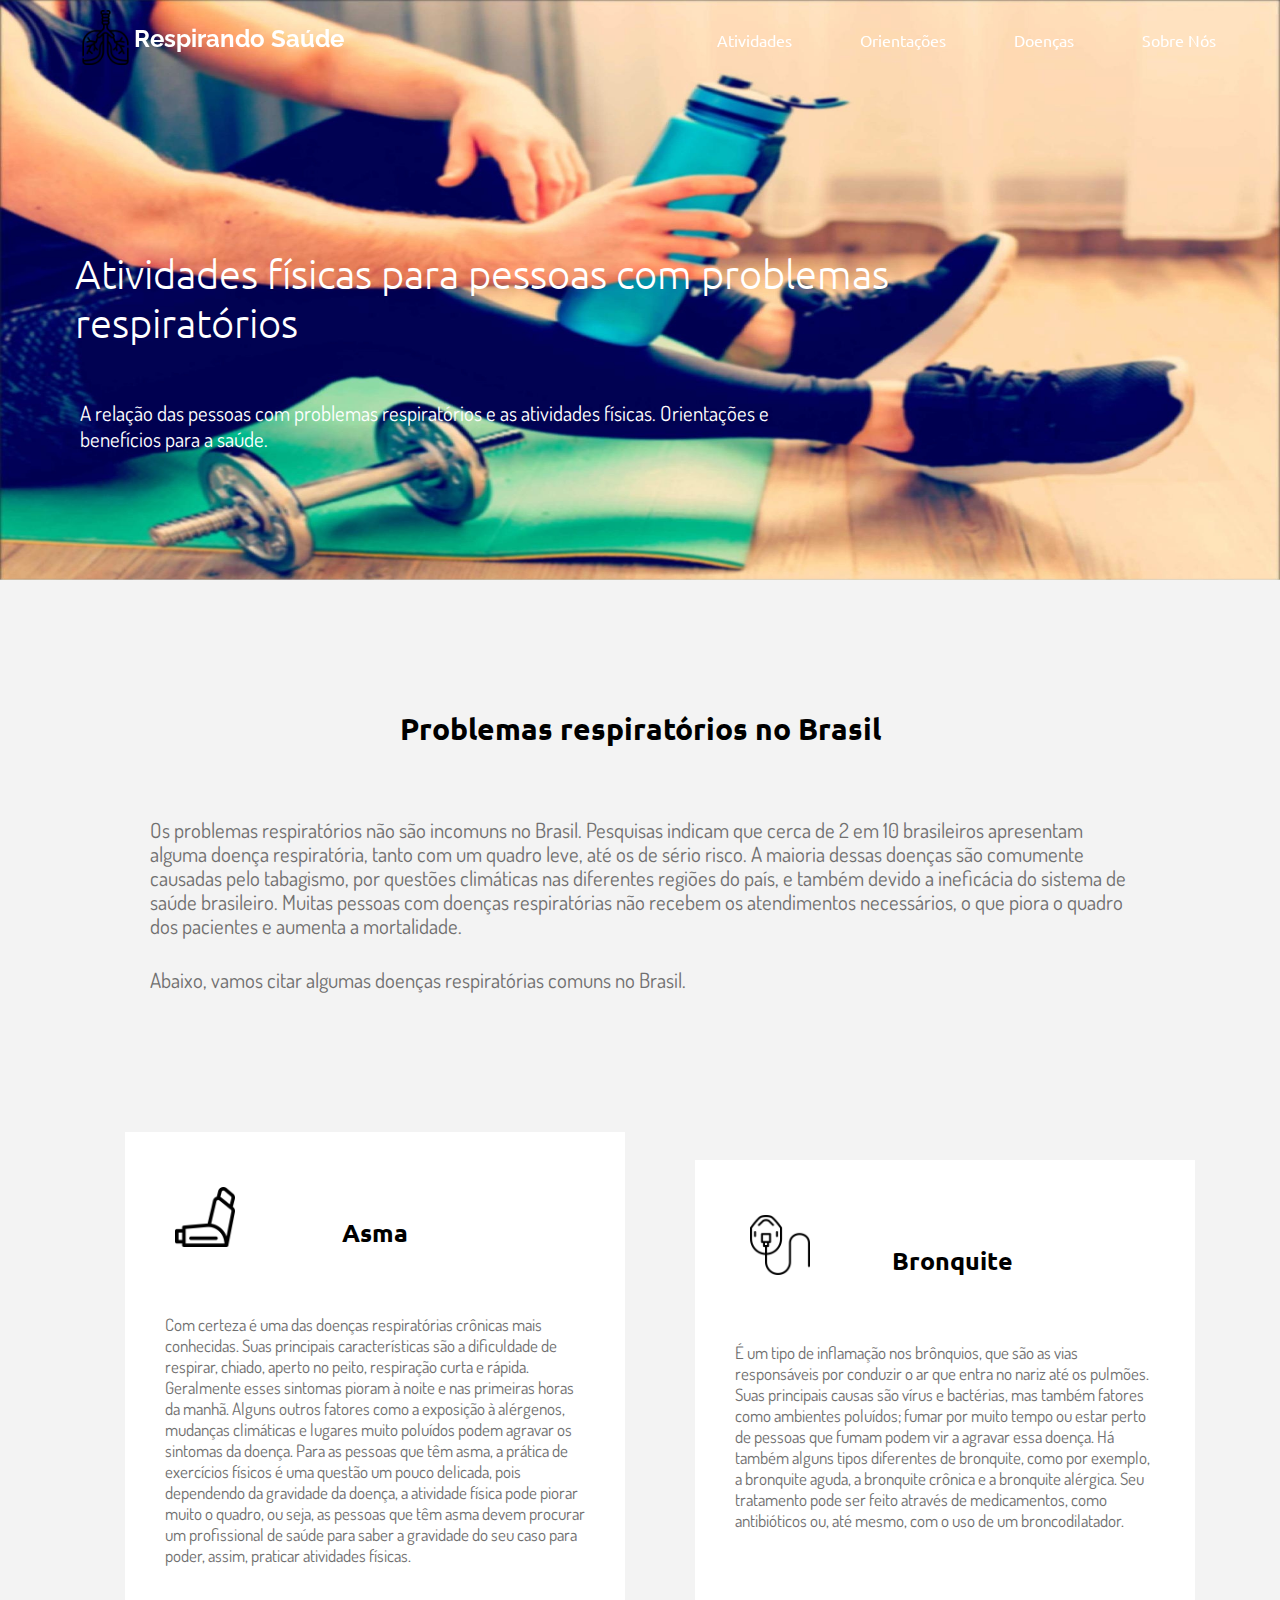
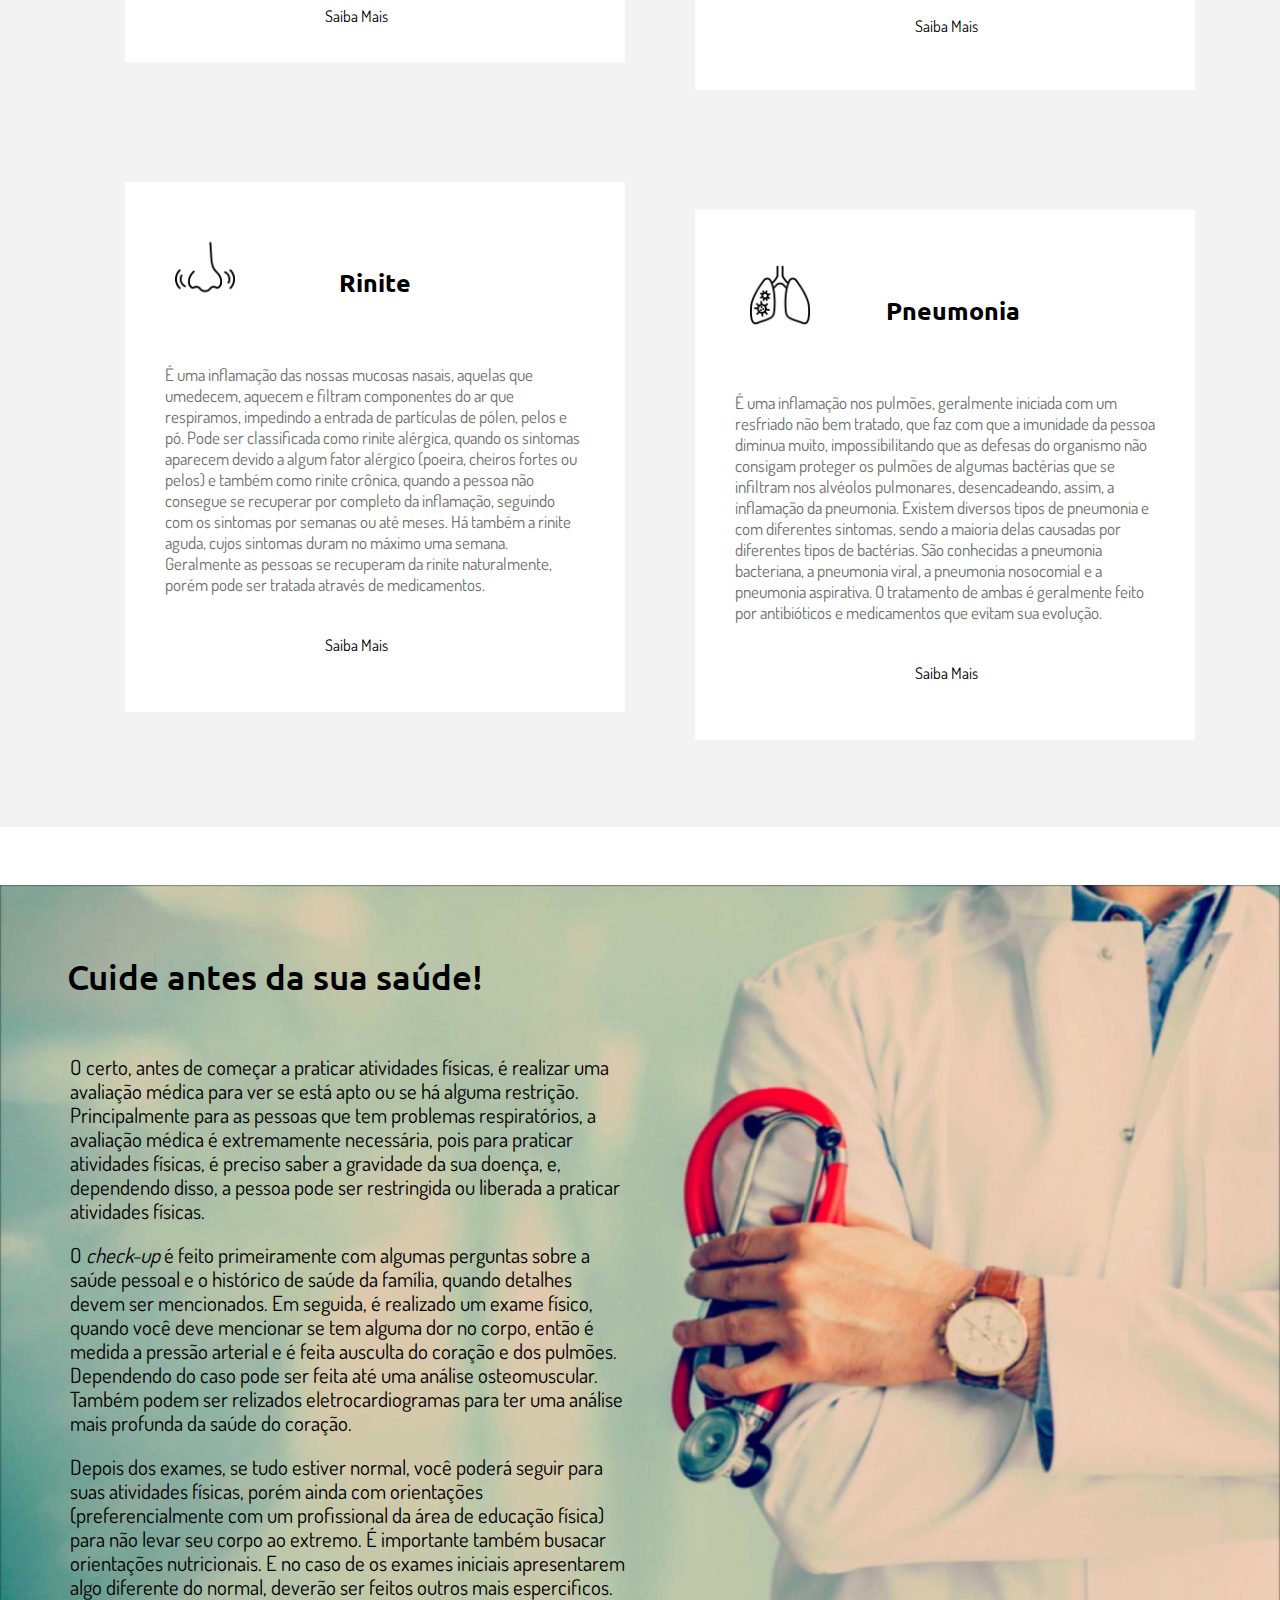
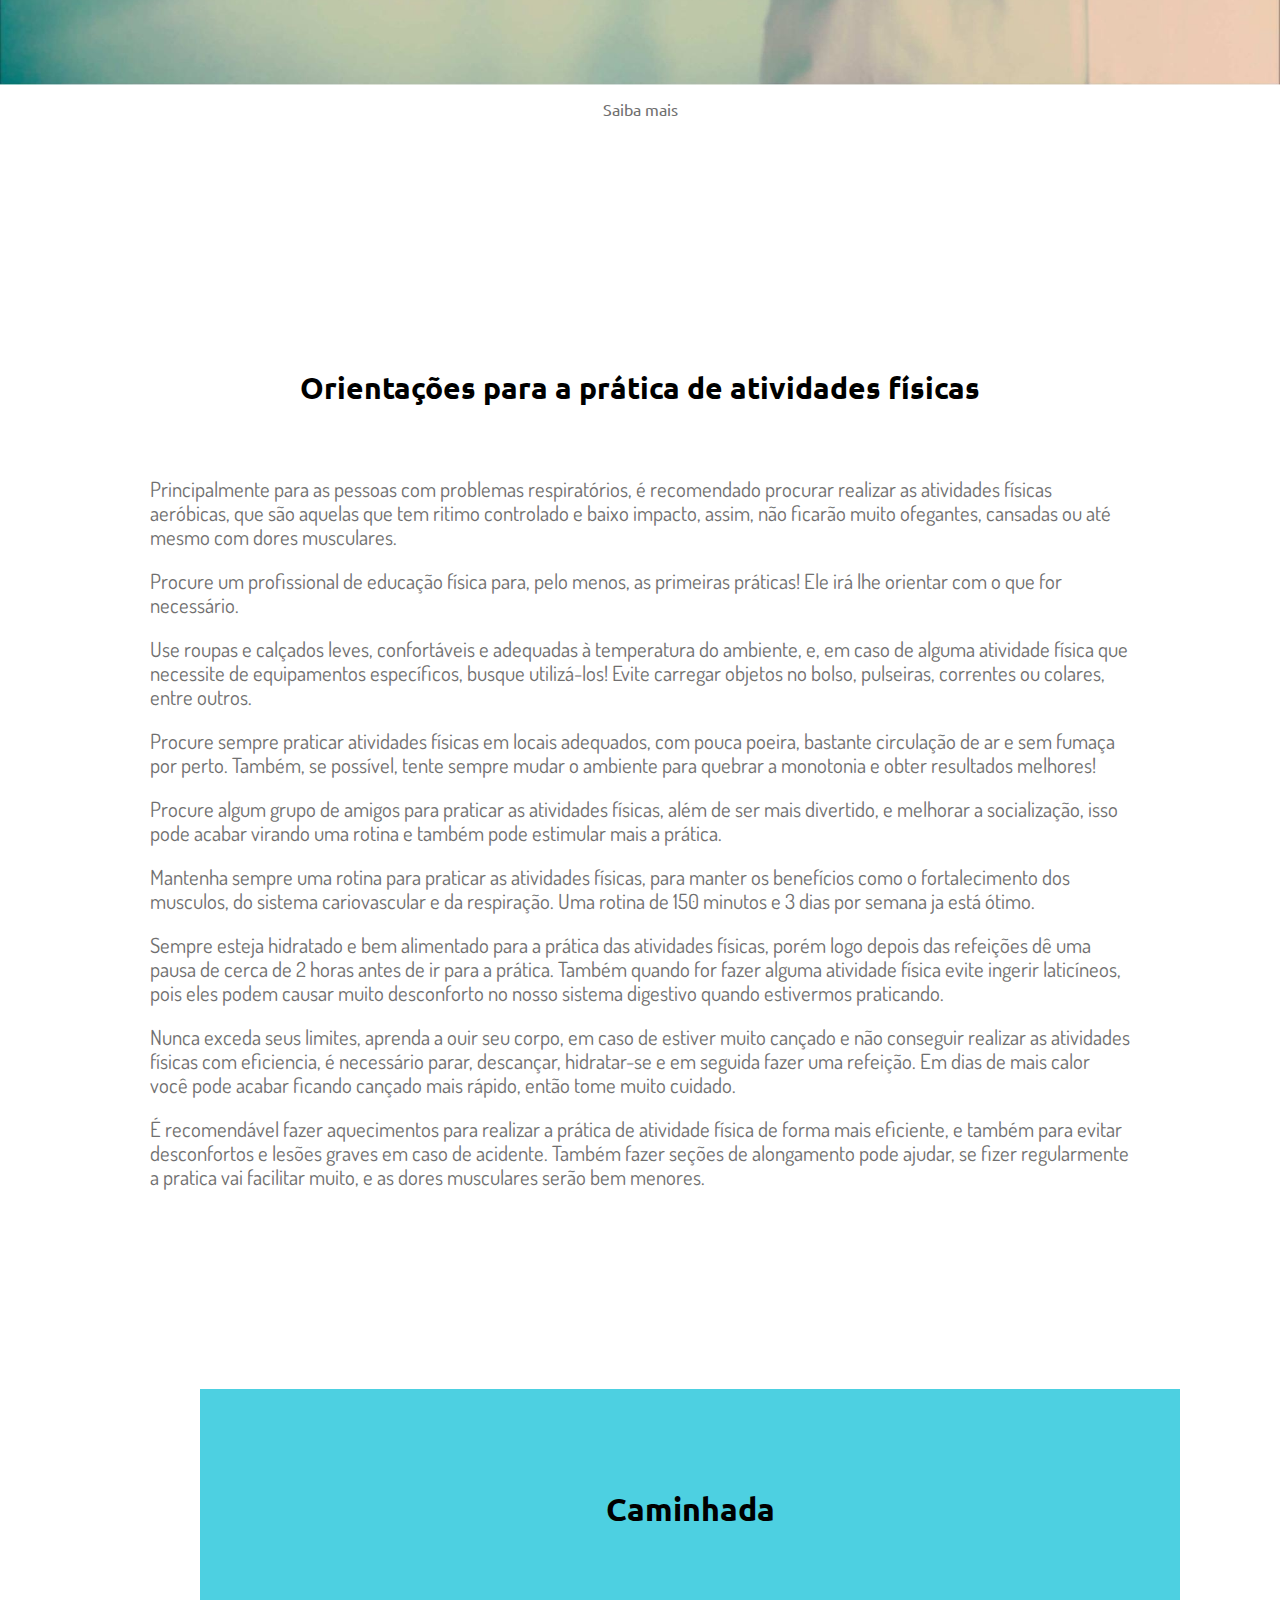
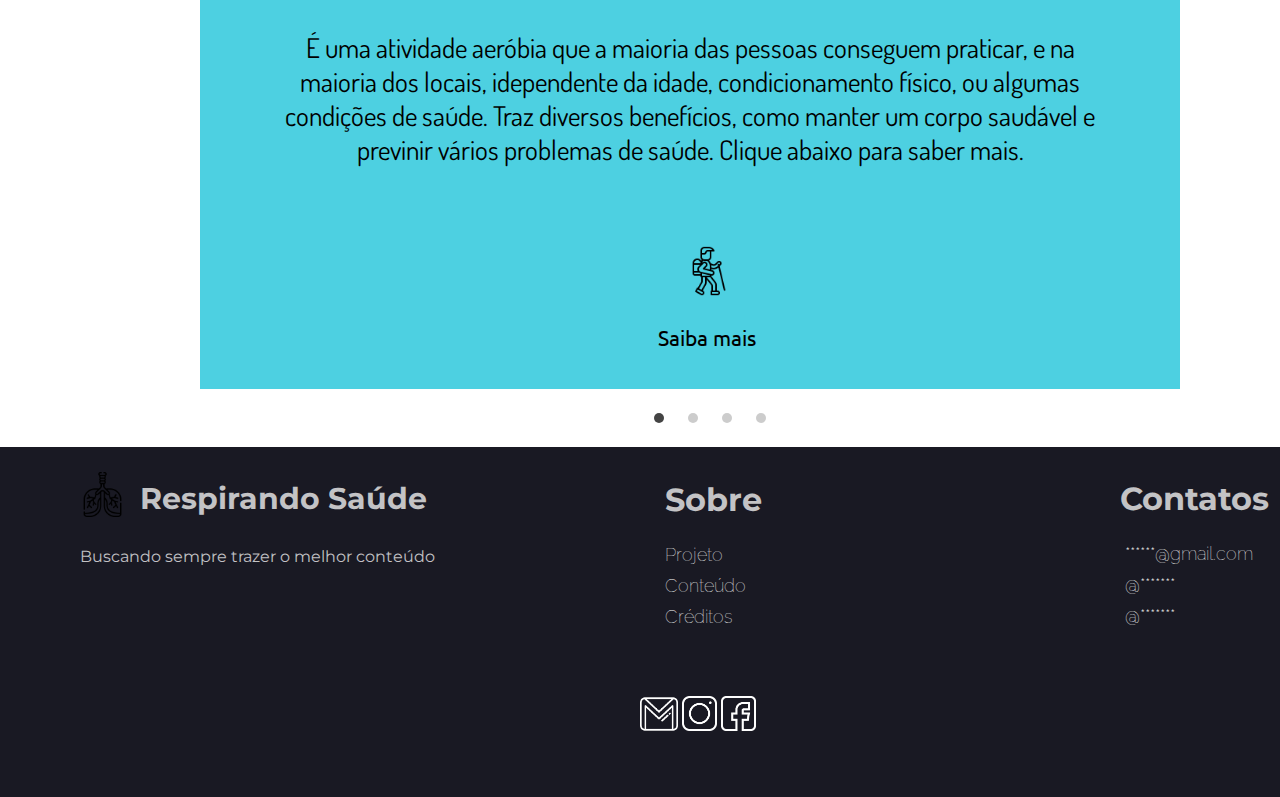
==== commit 9de08ac8: "Add files via upload" ====
--- a/desenvolvimento do site do PI/index.html
+++ b/desenvolvimento do site do PI/index.html
@@ -19,8 +19,9 @@
 			</div>
 		
 			<div class="navitems">
-			<a href="#slider">Exercícios</a>
-			<a href="#saibamais1">Orientações</a>
+			<a href="#slider">Atividades</a>
+			<a href="#container2">Orientações</a>
+			<a href="#container1">Doenças</a>
 			<a href="#rodape">Sobre nós</a>
 		</div>
 		</nav>
@@ -29,174 +30,178 @@
 		<h2 id="titulotxtcb">Atividades físicas para pessoas com problemas respiratórios</h2>
 
 		<p id="cbtxt">
-			Vamos tratar sobre a relação das pessoas com problemas respiratórios e as atividades físicas, mostrando as devidas orientações e benefícios para a saúde.
+			A relação das pessoas com problemas respiratórios e as atividades físicas. Orientações e benefícios para a saúde.
 		</p>
 
 		<img id="ftcabeçalho" src="imagens\ft_cabeçalho.jpg" alt="cabeçalho" />
 		</header>
 		<div id="corpo">
 			<div id="container1">
-			<h2 id="titulo1">Problemas respiratórios no Brasil.</h2>
-			<p id="txt1">
-				Os problemas respiratórios não são incomuns no Brasil, pesquisas indicam que cerca de 2 em 10 brasileiros apresentam alguma doença respiratória tanto com um quadro leve, até os de sério risco. Maioria dessas doenças respiratórias são causadas pelo tabagismo, pelas questões climáticas nas diferentes regiões do nosso país, e também devido ao sistema de saúde brasileiro, pois muitas pessoas com doenças respiratórias não recebem os devidos atendimentos necessários, piorando os quadros dos pacientes e aumentando a mortalidade, tanto que no ano de 2017 foi a terceira principal causa de mortes no mundo.
-			</p>
-			<p id="txt1pag2">
-				Abaixo vamos citar algumas doenças respiratórias mais comuns no Brasil.
-			</p>
-			
-			<div id="cards">
-				<div id="card1">
-					<div id="card">
-						<img id="problemaicon" src="imagens\asma_icon.png" alt="problema respiratório" height="60" width="60"/>
-
-						<h2 id="boxtitulo">Asma</h2>
-						<p id="boxtxt">
-							Com certeza é uma das doenças respiratórias crônicas mais conhecidas. Suas principais características são a dificuldade de respirar, chiado, aperto no peito, respiração curta e rápida. Geralmente esses sintomas pioram à noite e nas primeiras horas da manhã. Alguns outros fatores como a exposição à alérgenos, mudanças climáticas e lugares muito poluídos podem agravar mais os sintomas da doença. Para as pessoas que têm asma a questão da prática de exercícios físicos é uma questão um pouco delicada, pois dependendo da gravidade da doença, a atividade física pode piorar muito o quadro, ou seja, as pessoas que têm asma devem procurar um profissional de saúde para saber a gravidade do seu caso para poder praticar atividades físicas.
-						</p>
-						<a id="boxsaibamais" href="https://antigo.saude.gov.br/saude-de-a-z/asma" target="_blank">Saiba Mais</a>
-					</div>
-				</div>
-
-				<div id="card2">
-					<div id="card">
-						<img id="problemaicon2" src="imagens\bronquite_icon.png" alt="problema respiratório" height="60" width="60"/>
-
-						<h2 id="boxtitulo2">Bronquite</h2>
-						<p id="boxtxt2">
-							É um tipo de inflamação nos brônquios, que são as vias responsáveis por conduzir o ar que entra no nariz até os pulmões. Suas principais causas são vírus e bactérias, mas também fatores como ambientes poluídos, fumar por muito tempo ou estar perto de pessoas que fumam podem vir a agravar essa doença. Há também alguns tipos diferentes de bronquite, como por exemplo, a bronquite aguda, a bronquite crônica e a bronquite alérgica. Seu tratamento pode ser feito através de medicamentos, como antibióticos em alguns casos, ou o tratamento com um broncodilatador.
-						</p>
-						<a id="boxsaibamais2" href="https://www.rededorsaoluiz.com.br/doencas/bronquite" target="_blank">Saiba Mais</a>
-					</div>
-				</div>
-
-				<div id="card3">
-					<div id="card">
-						<img id="problemaicon" src="imagens\rinite_icon.png" alt="problema respiratório" height="60" width="60"/>
-
-						<h2 id="boxtitulo">Rinite</h2>
-						<p id="boxtxt">
-							É uma inflamação das nossas mucosas nasais, que são aquelas que umedecem, aquecem e filtram componentes do ar que respiramos, impedindo a entrada de partículas de pólen, pelos e pó, por exemplo. Ela pode ser classificada em rinite alérgica, que é quando os sintomas aparecem devido a algum fator alérgico como por exemplo a poeira, cheiros fortes ou pelos. Também pode ser classificada como rinite crônica, que é quando a pessoa não consegue se recuperar por completo dessa inflamação, assim tendo os sintomas por semanas ou até meses.Há também a rinite aguda, cujos sintomas duram no máximo uma semana. Geralmente as pessoas se recuperam da rinite naturalmente, porém ela também pode ser tratada através de medicamentos.
-						</p>
-						<a id="boxsaibamais3" href="https://www.rededorsaoluiz.com.br/doencas/rinite" target="_blank">Saiba Mais</a>
-					</div>
-				</div>
-
-				<div id="card4">
-					<div id="card">
-						<img id="problemaicon2" src="imagens\pneumonia_icon.png" alt="problema respiratório" height="60" width="60"/>
-
-						<h2 id="boxtitulo2">Pneumonia</h2>
-						<p id="boxtxt2">
-							É uma inflamação nos pulmões que geralmente começa com um resfriado que não é bem tratado, fazendo com que a imunidade da pessoa diminua muito, assim as defesas do nosso organismo não conseguem proteger os pulmões de algumas bactérias que se infiltram nos alvéolos pulmonares, assim, desencadeando a inflamação da pneumonia. Existem diversas variedades de pneumonia e com diferentes sintomas, pois a maioria delas são causadas por diferentes tipos de bactérias, porém os seus tipos são a pneumonia bacteriana, a pneumonia viral, a pneumonia nosocomial e a pneumonia aspirativa. Seu tratamento geralmente é feito por antibióticos e medicamentos que evitam sua evolução. 
-						</p>
-						<a id="boxsaibamais4" href="https://www.rededorsaoluiz.com.br/doencas/pneumonia" target="_blank">Saiba Mais</a>
-					</div>
-				</div>
-			</div>
-
-			<div id="container2">
-				<img id="container2img" src="imagens\container2_bg.jpg" alt="médico" height="800px"/>
-				<h2 id="titulo2">Cuide da sua saúde antes</h2>
-				<p id="txt2">
-					Lorem ipsum dolor sit, amet consectetur adipisicing elit. Voluptatibus
-					commodi qui vel voluptatum fugit dolor, aperiam, in cumque consequatur
-					reiciendis quae ut modi ex harum possimus praesentium tempora cum?
-					Vitae Lorem ipsum dolor sit amet consectetur adipisicing elit. Ex unde
-					iure distinctio, optio laudantium odio numquam mollitia doloremque
-					pariatur tenetur facere cum, animi dolorum dignissimos repellendus,
-					eaque repellat totam libero Lorem ipsum dolor sit amet, consectetur
-					adipisicing elit. Sint saepe officiis, necessitatibus accusamus quidem
-					eveniet deleniti delectus iure a nisi, magni beatae perspiciatis ad
-					similique atque quasi minus suscipit consectetur Lorem ipsum dolor sit
-					amet consectetur adipisicing elit. Debitis sequi voluptatum quam
-					delectus, animi quaerat dolorem quidem aliquid nostrum magnam fuga
-					ipsum minima enim fugit necessitatibus esse totam expedita eaque?
+				<h2 id="titulo1">Problemas respiratórios no Brasil</h2>
+				<p id="txt1">
+					Os problemas respiratórios não são incomuns no Brasil. Pesquisas indicam que cerca de 2 em 10 brasileiros apresentam alguma doença respiratória, tanto com um quadro leve, até os de sério risco. A maioria dessas doenças são comumente causadas pelo tabagismo, por questões climáticas nas diferentes regiões do país, e também devido a ineficácia do sistema de saúde brasileiro. Muitas pessoas com doenças respiratórias não recebem os atendimentos necessários, o que piora o quadro dos pacientes e aumenta a mortalidade.
 				</p>
-				<a href="#"><p id="saibamais1">Saiba mais</p></a>
-			</div>
-
-			<div id="container3">
-				<h2 id="titulo3">Orientações para a prática de atividades físicas.</h2>
-				<p id="txt3">
-					Lorem ipsum dolor sit amet consectetur adipisicing elit. Fugit, error
-					magnam nihil aperiam nulla tempore, suscipit, soluta eaque ullam eum
-					rem iure. Voluptatibus laborum nihil rerum ut commodi fugit doloribus.
+				<p id="txt1pag2">
+					Abaixo, vamos citar algumas doenças respiratórias comuns no Brasil.
 				</p>
-			</div>
-
-			<div id="slider">
-				<input type="radio" name="slider" id="slide1" checked />
-				<input type="radio" name="slider" id="slide2" />
-				<input type="radio" name="slider" id="slide3" />
-				<input type="radio" name="slider" id="slide4" />
-				<div id="slides">
-				<div id="overflow">
-					<div class="inner">
-						<div class="slide slide_1">
-							<div class="slide-content">
-								<h2 id="slidetitle">Caminhada</h2>
-								<p id="slidetxt">
-									É uma atividade aeróbia que a maioria das pessoas conseguem praticar, e na maioria dos locais, idependente da idade, condicionamento físico, ou algumas condições de saúde. Traz diversos benefícios, como manter um corpo saudável e previnir vários problemas de saúde. Clique abaixo para saber mais.
-								</p>
-								<a href="caminhada.html"><img id="slideicon" src="imagens\caminhada_icon.png" width="50" height="50"/></a>
-								<a href="caminhada.html" id="saibamaisslide">Saiba mais</a>
+				
+				<div id="cards">
+					<div id="card1">
+						<div id="card">
+							<img id="problemaicon" src="imagens\asma_icon.png" alt="problema respiratório" height="60" width="60"/>
+
+							<h2 id="boxtitulo">Asma</h2>
+							<p id="boxtxt">
+								Com certeza é uma das doenças respiratórias crônicas mais conhecidas. Suas principais características são a dificuldade de respirar, chiado, aperto no peito, respiração curta e rápida. Geralmente esses sintomas pioram à noite e nas primeiras horas da manhã. Alguns outros fatores como a exposição à alérgenos, mudanças climáticas e lugares muito poluídos podem agravar os sintomas da doença. Para as pessoas que têm asma, a prática de exercícios físicos é uma questão um pouco delicada, pois dependendo da gravidade da doença, a atividade física pode piorar muito o quadro, ou seja, as pessoas que têm asma devem procurar um profissional de saúde para saber a gravidade do seu caso para poder, assim, praticar atividades físicas.
+							</p>
+							<a id="boxsaibamais" href="https://antigo.saude.gov.br/saude-de-a-z/asma" target="_blank">Saiba Mais</a>
+						</div>
+					</div>
+
+					<div id="card2">
+						<div id="card">
+							<img id="problemaicon2" src="imagens\bronquite_icon.png" alt="problema respiratório" height="60" width="60"/>
+
+							<h2 id="boxtitulo2">Bronquite</h2>
+							<p id="boxtxt2">
+								É um tipo de inflamação nos brônquios, que são as vias responsáveis por conduzir o ar que entra no nariz até os pulmões. Suas principais causas são vírus e bactérias, mas também fatores como ambientes poluídos; fumar por muito tempo ou estar perto de pessoas que fumam podem vir a agravar essa doença. Há também alguns tipos diferentes de bronquite, como por exemplo, a bronquite aguda, a bronquite crônica e a bronquite alérgica. Seu tratamento pode ser feito através de medicamentos, como antibióticos ou, até mesmo, com o uso de um broncodilatador.
+							</p>
+							<a id="boxsaibamais2" href="https://www.rededorsaoluiz.com.br/doencas/bronquite" target="_blank">Saiba Mais</a>
+						</div>
+					</div>
+
+					<div id="card3">
+						<div id="card">
+							<img id="problemaicon" src="imagens\rinite_icon.png" alt="problema respiratório" height="60" width="60"/>
+
+							<h2 id="boxtitulo">Rinite</h2>
+							<p id="boxtxt">
+								É uma inflamação das nossas mucosas nasais, aquelas que umedecem, aquecem e filtram componentes do ar que respiramos, impedindo a entrada de partículas de pólen, pelos e pó. Pode ser classificada como rinite alérgica, quando os sintomas aparecem devido a algum fator alérgico (poeira, cheiros fortes ou pelos) e também como rinite crônica, quando a pessoa não consegue se recuperar por completo da inflamação, seguindo com os sintomas por semanas ou até meses. Há também a rinite aguda, cujos sintomas duram no máximo uma semana. Geralmente as pessoas se recuperam da rinite naturalmente, porém  pode ser tratada através de medicamentos.
+							</p>
+							<a id="boxsaibamais3" href="https://www.rededorsaoluiz.com.br/doencas/rinite" target="_blank">Saiba Mais</a>
+						</div>
+					</div>
+
+					<div id="card4">
+						<div id="card">
+							<img id="problemaicon2" src="imagens\pneumonia_icon.png" alt="problema respiratório" height="60" width="60"/>
+
+							<h2 id="boxtitulo2">Pneumonia</h2>
+							<p id="boxtxt2">
+								É uma inflamação nos pulmões, geralmente iniciada com um resfriado não bem tratado, que faz com que a imunidade da pessoa diminua muito, impossibilitando que as defesas do organismo não consigam proteger os pulmões de algumas bactérias que se infiltram nos alvéolos pulmonares, desencadeando, assim, a inflamação da pneumonia. Existem diversos tipos de pneumonia e com diferentes sintomas, sendo a maioria delas causadas por diferentes tipos de bactérias. São conhecidas a pneumonia bacteriana, a pneumonia viral, a pneumonia nosocomial e a pneumonia aspirativa. O tratamento de ambas é geralmente feito por antibióticos e medicamentos que evitam sua evolução. 
+							</p>
+							<a id="boxsaibamais4" href="https://www.rededorsaoluiz.com.br/doencas/pneumonia" target="_blank">Saiba Mais</a>
+						</div>
+					</div>
+				</div>
+
+				<div id="container2">
+					<img id="container2img" src="imagens\container2_bg.jpg" alt="médico" height="800px"/>
+					<h2 id="titulo2">Cuide antes da sua saúde!</h2>
+					<p id="txt2">
+						O certo, antes de começar a praticar atividades físicas, é realizar uma avaliação médica para ver se está apto ou se há alguma restrição. Principalmente para as pessoas que tem problemas respiratórios, a avaliação médica é extremamente necessária, pois para praticar atividades físicas, é preciso saber a gravidade da sua doença, e, dependendo disso, a pessoa pode ser restringida ou liberada a praticar atividades físicas.
+					</p>
+					<p id="txt2p2">
+						O <em>check-up</em> é feito primeiramente com algumas perguntas sobre a saúde pessoal e o histórico de saúde da família, quando detalhes devem ser mencionados. Em seguida, é realizado um exame físico, quando você deve mencionar se tem alguma dor no corpo, então é medida a pressão arterial e é feita ausculta do coração e dos pulmões. Dependendo do caso pode ser feita até uma análise osteomuscular. Também podem ser relizados eletrocardiogramas para ter uma análise mais profunda da saúde do coração.
+					</p>
+					<p id="txt2p3">
+						Depois dos exames, se tudo estiver normal, você poderá seguir para suas atividades físicas, porém ainda com orientações (preferencialmente com um profissional da área de educação física) para não levar seu corpo ao extremo. É importante também busacar orientações nutricionais. E no caso de os exames iniciais apresentarem algo diferente do normal, deverão ser feitos outros mais espercificos.
+					</p>
+
+					<a href="https://vidasaudavel.einstein.br/avaliacao-medica/" target="_blank"><p id="saibamais1">Saiba mais</p></a>
+				</div>
+
+				<div id="container3">
+					<h2 id="titulo3">Orientações para a prática de atividades físicas</h2>
+					<p id="txt3">
+						Principalmente para as pessoas com problemas respiratórios, é recomendado procurar realizar as atividades físicas aeróbicas, que são aquelas que tem ritimo controlado e baixo impacto, assim, não ficarão muito ofegantes, cansadas ou até mesmo com dores musculares.
+					</p>
+					<p id="txt3p2">
+						Procure um profissional de educação física para, pelo menos, as primeiras práticas! Ele irá lhe orientar com o que for necessário.
+					</p>
+					<p id="txt3p3">
+						Use roupas e calçados leves, confortáveis e adequadas à temperatura do ambiente, e, em caso de alguma atividade física que necessite de equipamentos específicos, busque utilizá-los! Evite carregar objetos no bolso, pulseiras, correntes ou colares, entre outros.
+					</p>
+					<p id="txt3p4">
+						Procure sempre praticar atividades físicas em locais adequados, com pouca poeira, bastante circulação de ar e sem fumaça por perto. Também, se possível, tente sempre mudar o ambiente para quebrar a monotonia e obter resultados melhores!
+					</p>
+					<p id="txt3p5">
+						Procure algum grupo de amigos para praticar as atividades físicas, além de ser mais divertido, e melhorar a socialização, isso pode acabar virando uma rotina e também pode estimular mais a prática.
+					</p>
+					<p id="txt3p6">
+						Mantenha sempre uma rotina para praticar as atividades físicas, para manter os benefícios como o fortalecimento dos musculos, do sistema cariovascular e da respiração. Uma rotina de 150 minutos e 3 dias por semana ja está ótimo.
+					</p>
+					<p id="txt3p7">
+						Sempre esteja hidratado e bem alimentado para a prática das atividades físicas, porém logo depois das refeições dê uma pausa de cerca de 2 horas antes de ir para a prática. Também quando for fazer alguma atividade física evite ingerir laticíneos, pois eles podem causar muito desconforto no nosso sistema digestivo quando estivermos praticando.
+					</p>
+					<p id="txt3p8">
+						Nunca exceda seus limites, aprenda a ouir seu corpo, em caso de estiver muito cançado e não conseguir realizar as atividades físicas com eficiencia, é necessário parar, descançar, hidratar-se e em seguida fazer uma refeição. Em dias de mais calor você pode acabar ficando cançado mais rápido, então tome muito cuidado.
+					</p>
+					<p id="txt3p9">
+						É recomendável fazer aquecimentos para realizar a prática de atividade física de forma mais eficiente, e também para evitar desconfortos e lesões graves em caso de acidente. Também fazer seções de alongamento pode ajudar, se fizer regularmente a pratica vai facilitar muito, e as dores musculares serão bem menores.
+					</p>
+				</div>
+
+				<div id="slider">
+					<input type="radio" name="slider" id="slide1" checked>
+					<input type="radio" name="slider" id="slide2">
+					<input type="radio" name="slider" id="slide3">
+					<input type="radio" name="slider" id="slide4">
+					<div id="slides">
+						<div id="overflow">
+							<div class="inner">
+								<div class="slide slide_1">
+									<div class="slide-content">
+										<h2 id="slidetitle">Caminhada</h2>
+										<p id="slidetxt">
+											É uma atividade aeróbia que a maioria das pessoas conseguem praticar, e na maioria dos locais, idependente da idade, condicionamento físico, ou algumas condições de saúde. Traz diversos benefícios, como manter um corpo saudável e previnir vários problemas de saúde. Clique abaixo para saber mais.
+										</p>
+										<a href="caminhada.html"><img id="slideicon" src="imagens\caminhada_icon.png" width="50" height="50"></a>
+										<a href="caminhada.html" id="saibamaisslide">Saiba mais</a>
+									</div>
+								</div>
+
+								<div class="slide slide_2">
+									<div class="slide-content">
+										<h2 id="slidetitle">Ciclismo</h2>
+										<p id="slidetxt">
+											Uma das atividades físicas mais divertidas que existem, tanto na questão prática, mas também em questões sociais. Conheça sobre o ciclismo e sua praticidade, benefícios e as orientações e equipamentos necessários. Clique abaixo para saber mais.
+										</p>
+										<a href="ciclismo.html"><img id="slideicon2" src="imagens\ciclismo_icon.png" width="50" height="50"></a>
+										<a href="ciclismo.html" id="saibamaisslide2">Saiba mais</a>
+									</div>
+								</div>
+
+								<div class="slide slide_3">
+									<div class="slide-content">
+										<h2 id="slidetitle">Natação</h2>
+										<p id="slidetxt">
+											A natação é uma atividade física aeróbica muito completa, e praticamente qualquer um consegue fazer, seja por idade, algumas condições físicas ou doneças, tanto que até bebes e idoso praticam natação. Veja um pouco sobre seus benefícios, praticidade, equipamentos e orientações necessárias.
+										</p>
+										<a href="nataçao.html"><img id="slideicon3" src="imagens\nataçao_icon.png" width="45" height="45"></a>
+										<a href="nataçao.html" id="saibamaisslide3">Saiba mais</a>
+									</div>
+								</div>
+
+								<div class="slide slide_4">
+									<div class="slide-content">
+										<h2 id="slidetitle">Yoga</h2>
+										<p id="slidetxt">
+											Yoga é uma atividade com diversas váriedades de prática, benefícios e existem os mais diferentes ramos de yoga para diversos tipos de pessoas, com diferentes tipos físicos, idade e condição de saúde. Clique abaixo para saber mais.
+										</p>
+										<a href="yoga.html"><img id="slideicon4" src="imagens\yoga_icon.png" width="45" height="45"></a>
+										<a href="yoga.html" id="saibamaisslide4">Saiba mais</a>
+									</div>
+								</div>
 							</div>
 						</div>
-
-						<div class="slide slide_2">
-							<div class="slide-content">
-								<h2 id="slidetitle">Ciclismo</h2>
-								<p id="slidetxt">
-									Veja um pouco sobre o ciclismo e seus benefícios, praticidade, equipamentos necessários, e algumas dicas para melhorar a sua experiência. Clique abaixo para saber mais.
-								</p>
-								<a href="ciclismo.html"><img id="slideicon" src="imagens\ciclismo_icon.png" width="50" height="50"/></a>
-								<a href="ciclismo.html" id="saibamaisslide">Saiba mais</a>
-							</div>
-						</div>
-
-						<div class="slide slide_3">
-							<div class="slide-content">
-								<h2 id="slidetitle">Natação</h2>
-								<p id="slidetxt">
-									Conheça um pouco sobre a natação e seus benefícios para saúde, praticidade, cuidados que devemos ter quando estivermos praticando e algumas dicas. Clique abaixo para saber mais.
-								</p>
-								<a href="nataçao.html"><img id="slideicon" src="imagens\nataçao_icon.png" width="50" height="50"/></a>
-								<a href="nataçao.html" id="saibamaisslide">Saiba mais</a>
-							</div>
-						</div>
-
-						<div class="slide slide_4">
-							<div class="slide-content">
-								<h2 id="slidetitle">Nome do exercício</h2>
-								<p id="slidetxt">
-									Lorem ipsum, dolor sit amet consectetur adipisicing elit.
-									Magnam suscipit quod, pariatur similique inventore quibusdam
-									assumenda eos vitae dolor omnis iste quas? Error numquam
-									facere sapiente, cupiditate voluptatibus iste assumenda
-									Lorem ipsum dolor sit amet, consectetur adipisicing elit.
-									Quam eaque neque corporis iusto, quos itaque suscipit iste
-									ipsum debitis eius at nemo autem totam corrupti dolorem
-									impedit beatae culpa natus Lorem ipsum dolor sit amet
-									consectetur adipisicing elit. Fugit ipsum doloribus dolorem
-									reprehenderit aliquam totam officia quam ad ab commodi natus
-									officiis doloremque repellendus culpa, id repudiandae
-									laborum? Vel, neque?
-								</p>
-								<a href="#"><img id="slideicon" src="imagens\exercicios_icon2.png" width="45" height="45"/></a>
-								<a href="exercicio.html" id="saibamaisslide">Saiba mais</a>
-							</div>
-						</div>
-					</div>
-				</div>
-
-				</div>
+					</div>
 					<div id="controls">
 						<label for="slide1"></label>
 						<label for="slide2"></label>
 						<label for="slide3"></label>
 						<label for="slide4"></label>
 					</div>
-
 					<div id="bullets">
 						<label for="slide1"></label>
 						<label for="slide2"></label>
@@ -204,7 +209,6 @@
 						<label for="slide4"></label>
 					</div>
 				</div>
-
 			</div>
 		</div>
 
--- a/desenvolvimento do site do PI/style.css
+++ b/desenvolvimento do site do PI/style.css
@@ -275,9 +275,8 @@
     font-size: 2.2rem;
     font-weight: 500;
     line-height: 2.25rem;
-    margin-top: 100px;
-    margin-top: -620px;
-    margin-left: 100px;
+    margin-top: -730px;
+    margin-left: 67px;
 }
 
 #txt2 {
@@ -288,19 +287,29 @@
     padding: 650px;
     color: black;
     margin-top: -590px;
-    margin-left: -550px;
-}
-
-#container3 {
-    margin-top: 250px;
-}
-
-#titulo3 {
-    font-family: 'Ubuntu', sans-serif;
-    font-size: 30px;
-    margin-top: 100px;
-    justify-content: center;
-    text-align: center;
+    margin-left: -580px;
+}
+
+#txt2p2 {
+    font-family: 'Dosis', sans-serif;
+    z-index: 1;
+    font-size: 1.3rem;
+    line-height: 1.5rem;
+    padding: 650px;
+    color: black;
+    margin-top: -1280px;
+    margin-left: -580px;
+}
+
+#txt2p3 {
+    font-family: 'Dosis', sans-serif;
+    z-index: 1;
+    font-size: 1.3rem;
+    line-height: 1.5rem;
+    padding: 650px;
+    color: black;
+    margin-top: -1280px;
+    margin-left: -580px;
 }
 
 #saibamais1 {
@@ -309,12 +318,24 @@
     font-size: 1rem;
     justify-content: center;
     text-align: center;
-    margin-top: -500px;
+    margin-top: -550px;
 }
 
 #saibamais1:hover {
     opacity: 0.5;
     transition: .5s;
+}
+
+#container3 {
+    margin-top: 250px;
+}
+
+#titulo3 {
+    font-family: 'Ubuntu', sans-serif;
+    font-size: 30px;
+    margin-top: 100px;
+    justify-content: center;
+    text-align: center;
 }
 
 #exercicioicon1 {
@@ -423,6 +444,86 @@
     margin-top: -80px;
 }
 
+#txt3p2 {
+    font-family: 'Dosis', sans-serif;
+    font-size: 1.3rem;
+    line-height: 1.5rem;
+    padding: 150px;
+    font-size: 300;
+    color: rgb(112, 111, 111);
+    margin-top: -280px;
+}
+
+#txt3p3 {
+    font-family: 'Dosis', sans-serif;
+    font-size: 1.3rem;
+    line-height: 1.5rem;
+    padding: 150px;
+    font-size: 300;
+    color: rgb(112, 111, 111);
+    margin-top: -280px;
+}
+
+#txt3p4 {
+    font-family: 'Dosis', sans-serif;
+    font-size: 1.3rem;
+    line-height: 1.5rem;
+    padding: 150px;
+    font-size: 300;
+    color: rgb(112, 111, 111);
+    margin-top: -280px;
+}
+
+#txt3p5 {
+    font-family: 'Dosis', sans-serif;
+    font-size: 1.3rem;
+    line-height: 1.5rem;
+    padding: 150px;
+    font-size: 300;
+    color: rgb(112, 111, 111);
+    margin-top: -280px;
+}
+
+#txt3p6 {
+    font-family: 'Dosis', sans-serif;
+    font-size: 1.3rem;
+    line-height: 1.5rem;
+    padding: 150px;
+    font-size: 300;
+    color: rgb(112, 111, 111);
+    margin-top: -280px;
+}
+
+#txt3p7 {
+    font-family: 'Dosis', sans-serif;
+    font-size: 1.3rem;
+    line-height: 1.5rem;
+    padding: 150px;
+    font-size: 300;
+    color: rgb(112, 111, 111);
+    margin-top: -280px;
+}
+
+#txt3p8 {
+    font-family: 'Dosis', sans-serif;
+    font-size: 1.3rem;
+    line-height: 1.5rem;
+    padding: 150px;
+    font-size: 300;
+    color: rgb(112, 111, 111);
+    margin-top: -280px;
+}
+
+#txt3p9 {
+    font-family: 'Dosis', sans-serif;
+    font-size: 1.3rem;
+    line-height: 1.5rem;
+    padding: 150px;
+    font-size: 300;
+    color: rgb(112, 111, 111);
+    margin-top: -280px;
+}
+
 #slider {
     margin-left: 190px;
     margin-top: 40px;
@@ -500,6 +601,23 @@
     left: 70px;
  }
 
+ #slideicon2 {
+    position: relative;
+    left: 70px;
+ }
+
+ #slideicon3 {
+    position: relative;
+    left: 70px;
+    top: 10px;
+ }
+
+ #slideicon4 {
+    position: relative;
+    left: 65px;
+    top: 40px;
+ }
+
  #saibamaisslide {
     position: relative;
     top: 50px;
@@ -507,6 +625,38 @@
     font-family: 'Ubuntu', sans-serif;
     font-size: 1.3rem;
     color: black;
+ }
+
+ #saibamaisslide2 {
+    position: relative;
+    top: 50px;
+    left: -10px;
+    font-family: 'Ubuntu', sans-serif;
+    font-size: 1.3rem;
+    color: black;
+ }
+
+ #saibamaisslide3 {
+    position: relative;
+    top: 55px;
+    left: -10px;
+    font-family: 'Ubuntu', sans-serif;
+    font-size: 1.3rem;
+    color: black;
+ }
+
+ #saibamaisslide4 {
+    position: relative;
+    top: 90px;
+    left: -10px;
+    font-family: 'Ubuntu', sans-serif;
+    font-size: 1.3rem;
+    color: black;
+ }
+
+ #saibamaisslide:hover {
+    color: #ccc;
+    transition: .5s;
  }
 
  #saibamaisslide:hover {
@@ -555,7 +705,7 @@
     background-color: #191923;
     width: 100%;
     height: 350px;
-    margin-top: 2190px;
+    margin-top: 2820px;
     padding: 30px 0 60px;
 }
 
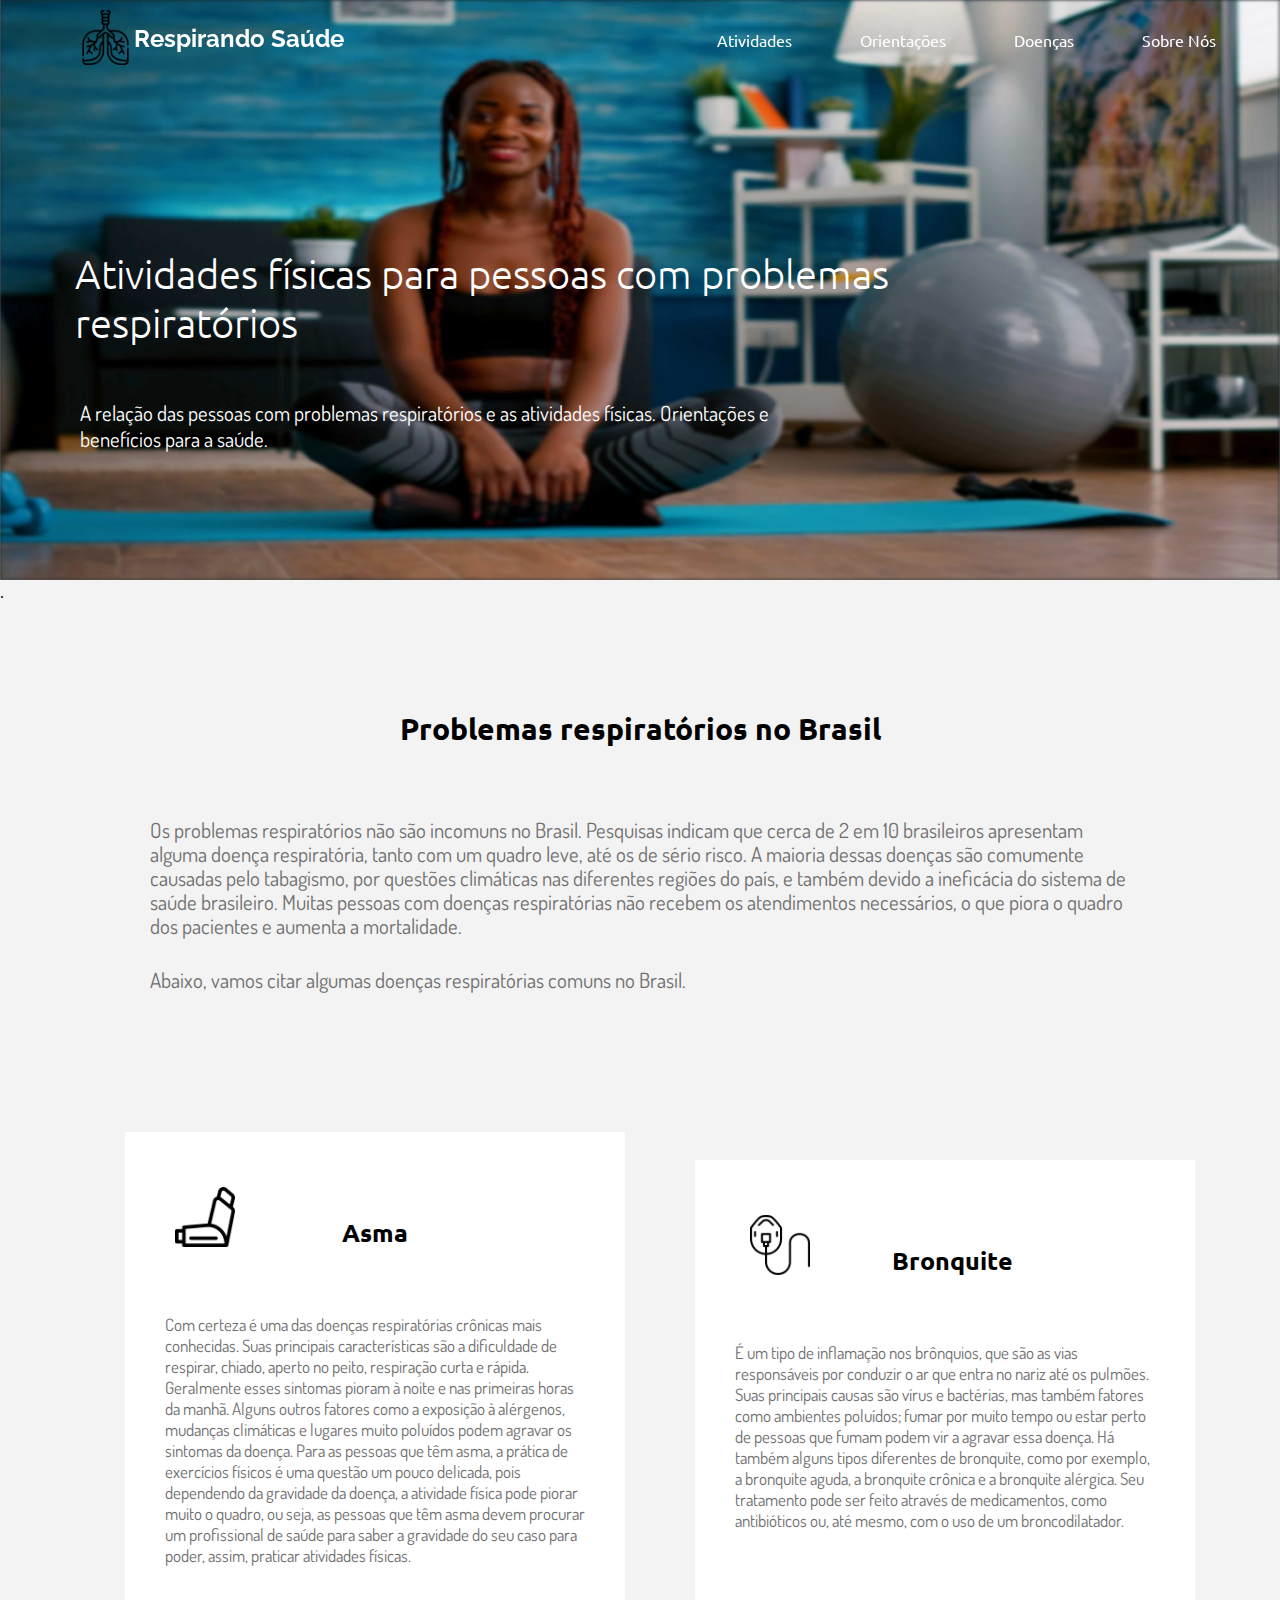
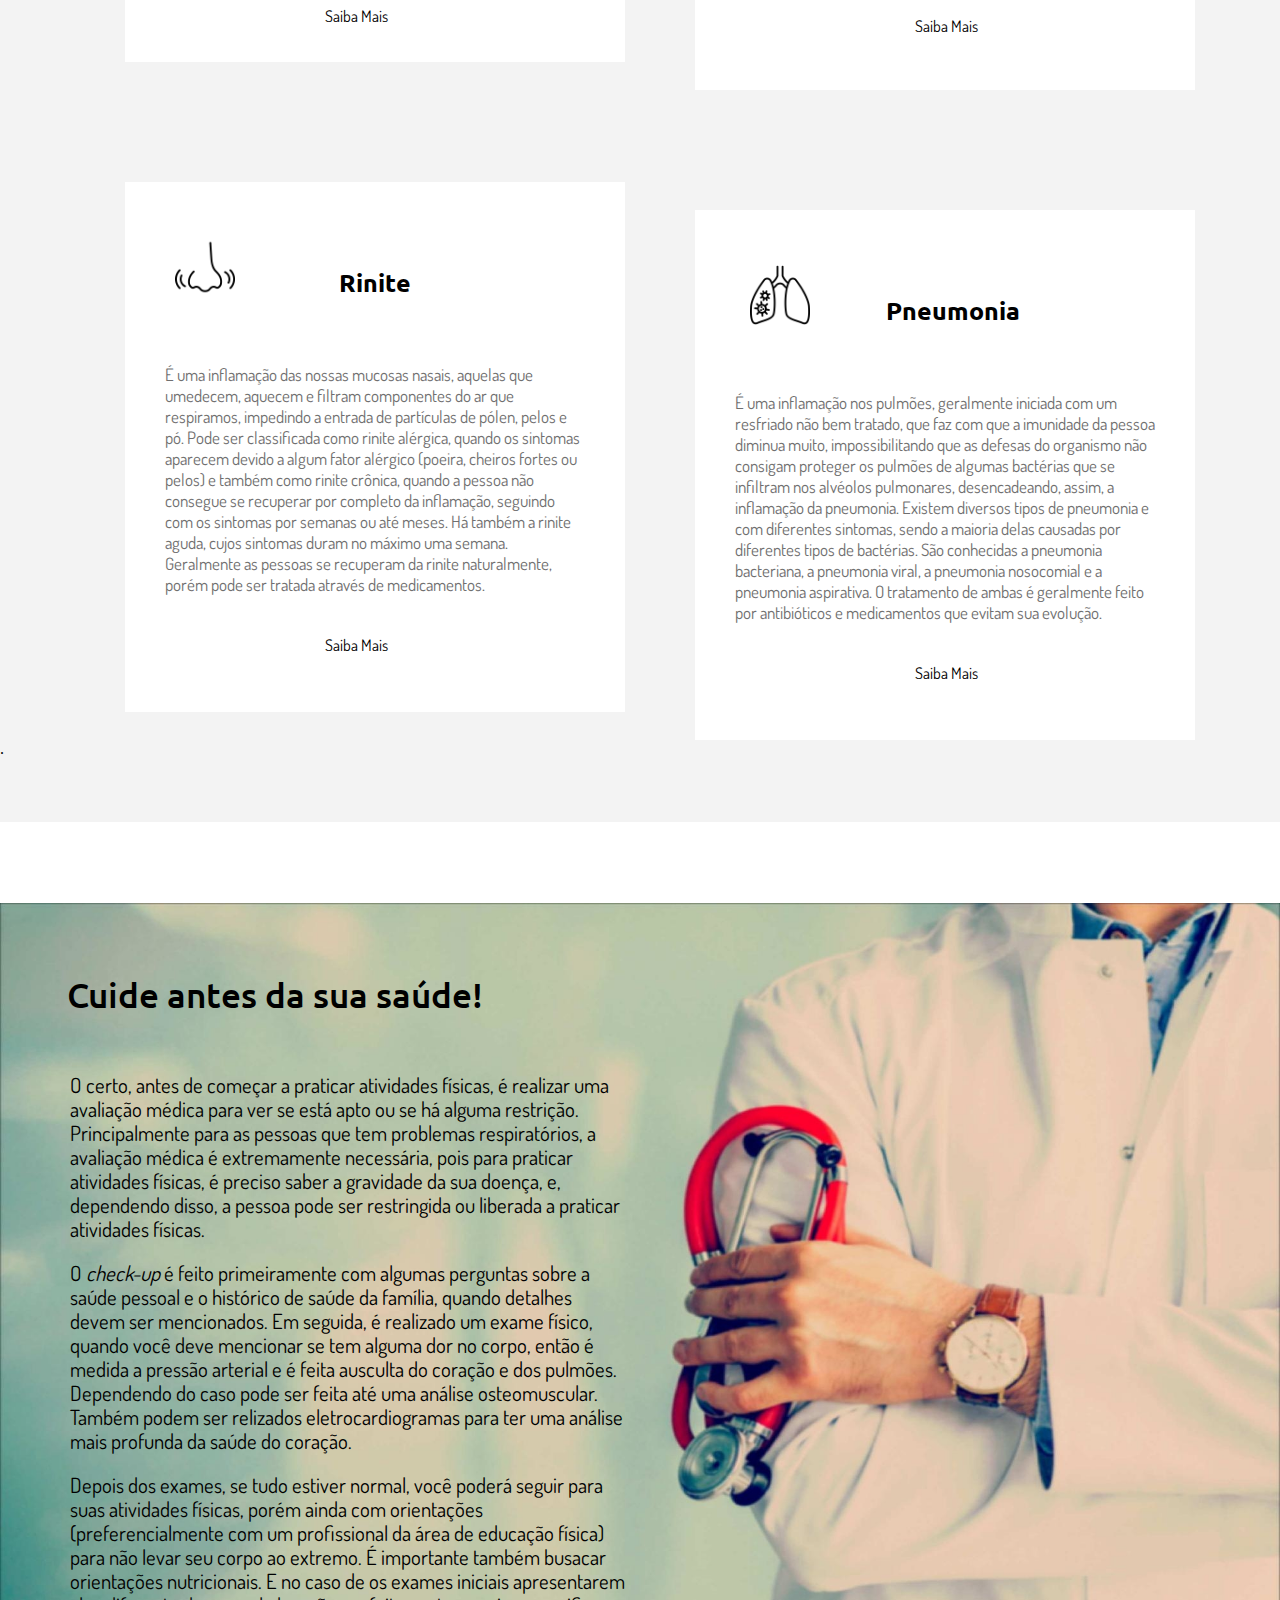
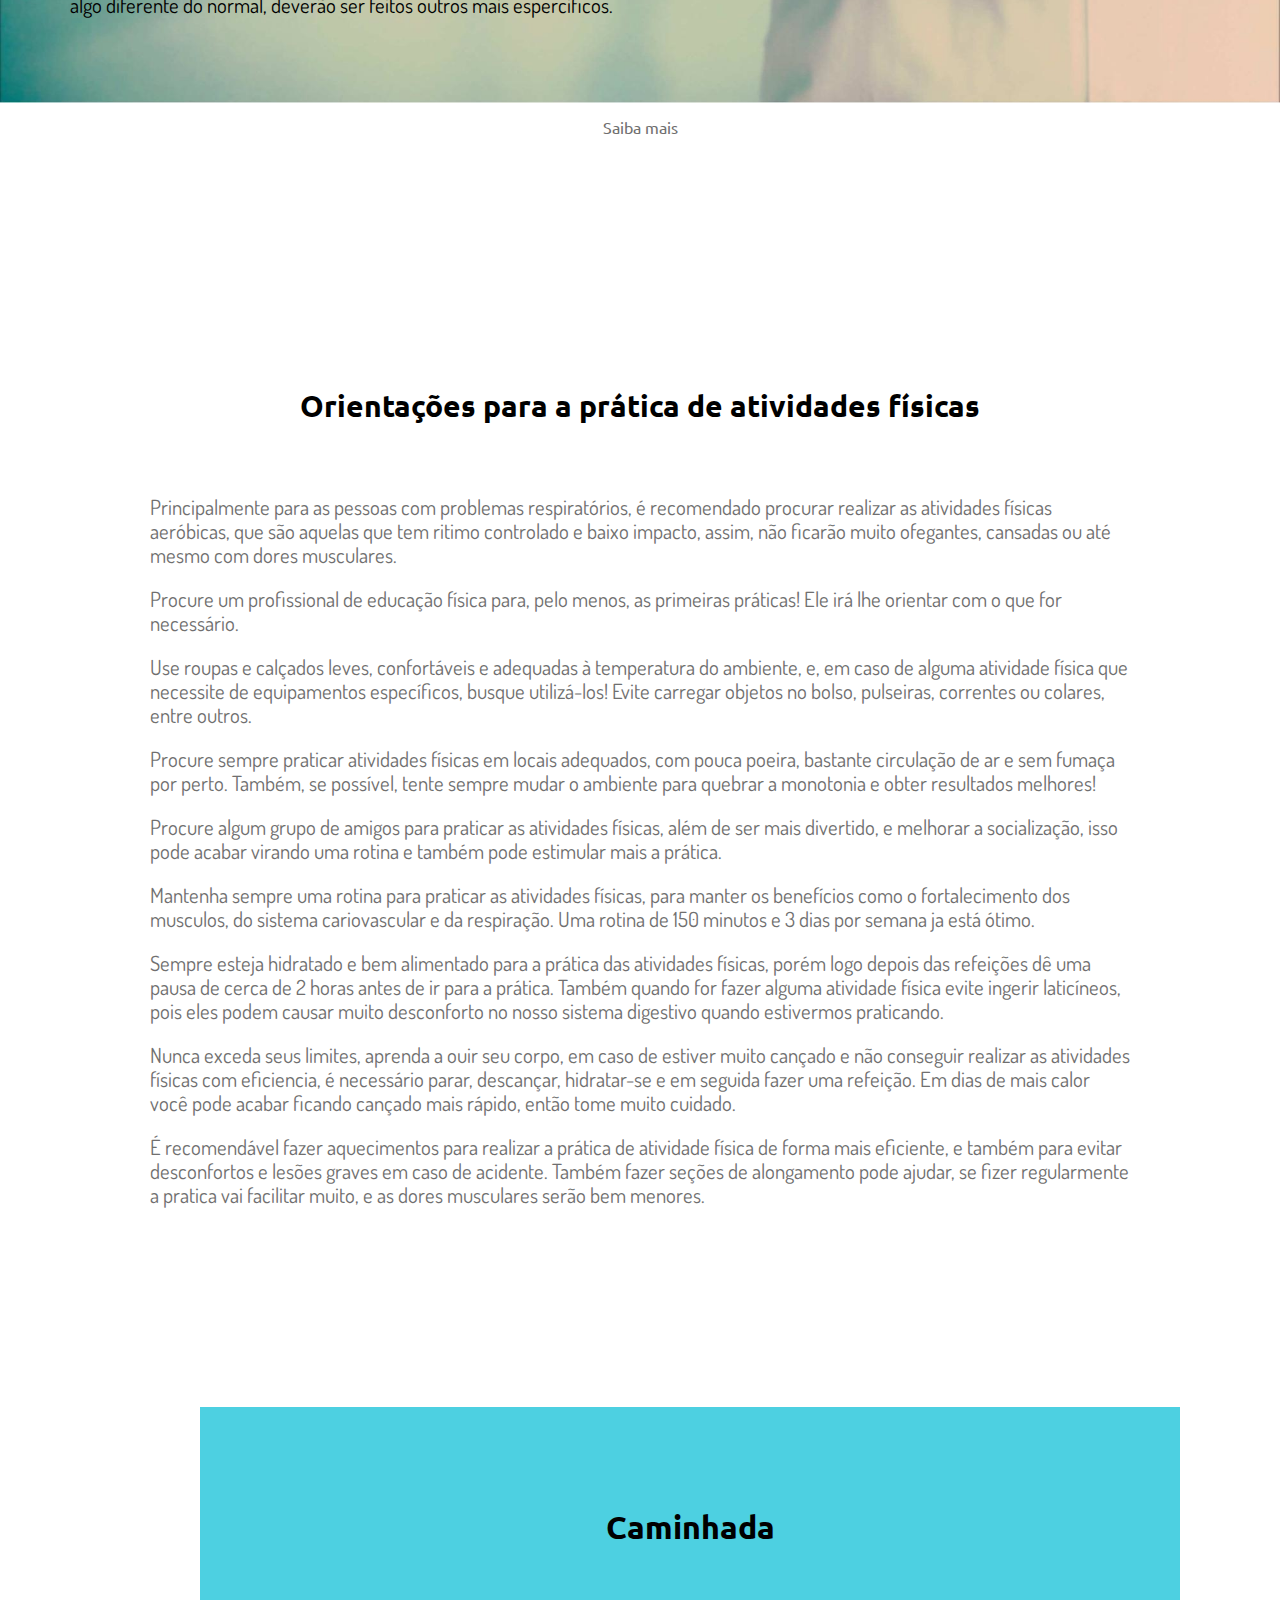
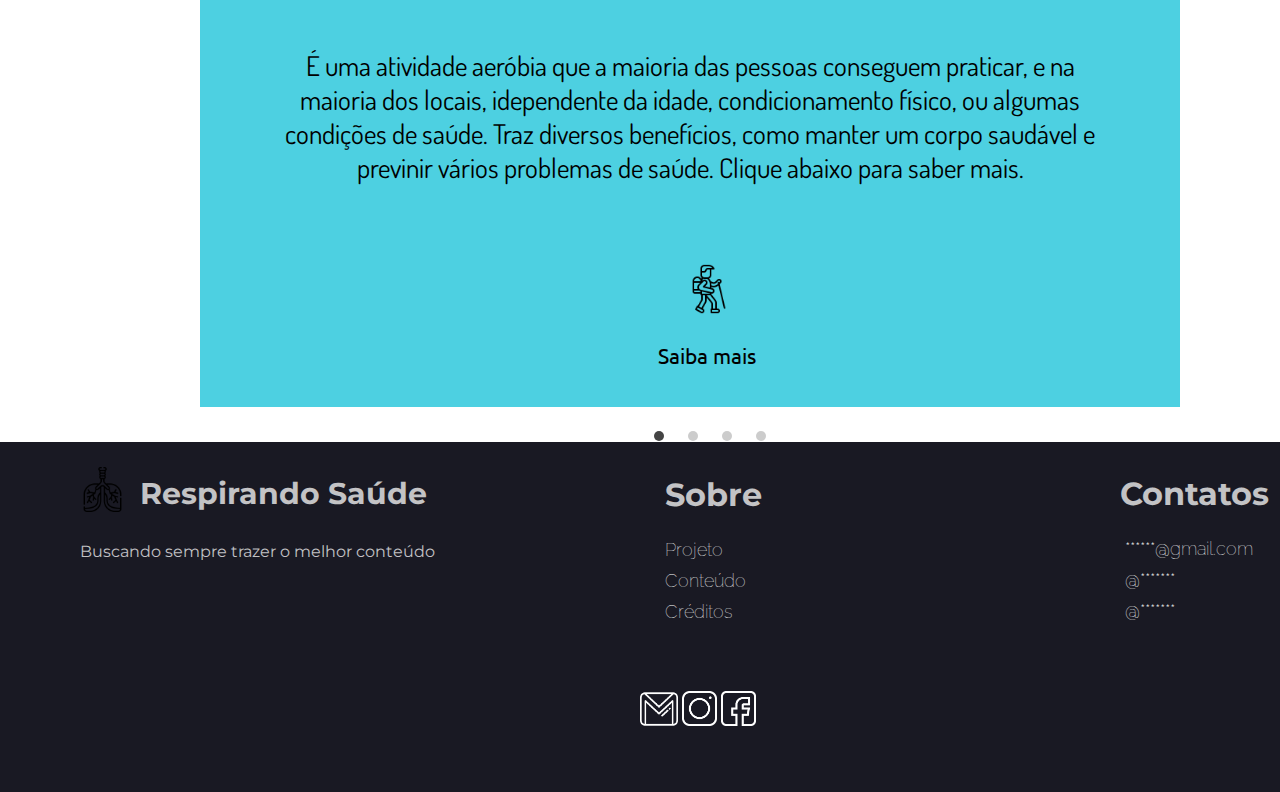
==== commit b3f6264c: "Add files via upload" ====
--- a/desenvolvimento do site do PI/index.html
+++ b/desenvolvimento do site do PI/index.html
@@ -20,21 +20,24 @@
 		
 			<div class="navitems">
 			<a href="#slider">Atividades</a>
-			<a href="#container2">Orientações</a>
-			<a href="#container1">Doenças</a>
+			<a href="#orientaçoeslk">Orientações</a>
+			<a href="#doençaslk">Doenças</a>
 			<a href="#rodape">Sobre nós</a>
 		</div>
 		</nav>
 
 		<header id="cabeçalho">
-		<h2 id="titulotxtcb">Atividades físicas para pessoas com problemas respiratórios</h2>
-
-		<p id="cbtxt">
-			A relação das pessoas com problemas respiratórios e as atividades físicas. Orientações e benefícios para a saúde.
-		</p>
-
-		<img id="ftcabeçalho" src="imagens\ft_cabeçalho.jpg" alt="cabeçalho" />
+			<h2 id="titulotxtcb">Atividades físicas para pessoas com problemas respiratórios</h2>
+
+			<p id="cbtxt">
+				A relação das pessoas com problemas respiratórios e as atividades físicas. Orientações e benefícios para a saúde.
+			</p>
+
+			<img id="ftcabeçalho" src="imagens\ft_cabeçalho.jpg" alt="cabeçalho" />
+
+			<p id="doençaslk">.</p>
 		</header>
+
 		<div id="corpo">
 			<div id="container1">
 				<h2 id="titulo1">Problemas respiratórios no Brasil</h2>
@@ -95,6 +98,8 @@
 					</div>
 				</div>
 
+				<p id="orientaçoeslk">.</p>
+
 				<div id="container2">
 					<img id="container2img" src="imagens\container2_bg.jpg" alt="médico" height="800px"/>
 					<h2 id="titulo2">Cuide antes da sua saúde!</h2>
--- a/desenvolvimento do site do PI/style.css
+++ b/desenvolvimento do site do PI/style.css
@@ -119,7 +119,11 @@
 #container1 {
     background-color: #f3f3f3;
     margin-top: -100px;
-    height: 107.3rem;
+    height: 1712px;
+}
+
+#doençaslk {
+    display: hidden;
 }
 
 #titulo1 {
@@ -261,6 +265,10 @@
     padding-left: 220px;
 }
 
+#orientaçoeslk {
+    display: hidden;
+}
+
 #container2 {
     margin-top: 145px;
 }
@@ -652,16 +660,6 @@
     font-family: 'Ubuntu', sans-serif;
     font-size: 1.3rem;
     color: black;
- }
-
- #saibamaisslide:hover {
-    color: #ccc;
-    transition: .5s;
- }
-
- #saibamaisslide:hover {
-    color: #ccc;
-    transition: .5s;
  }
  
  #controls {
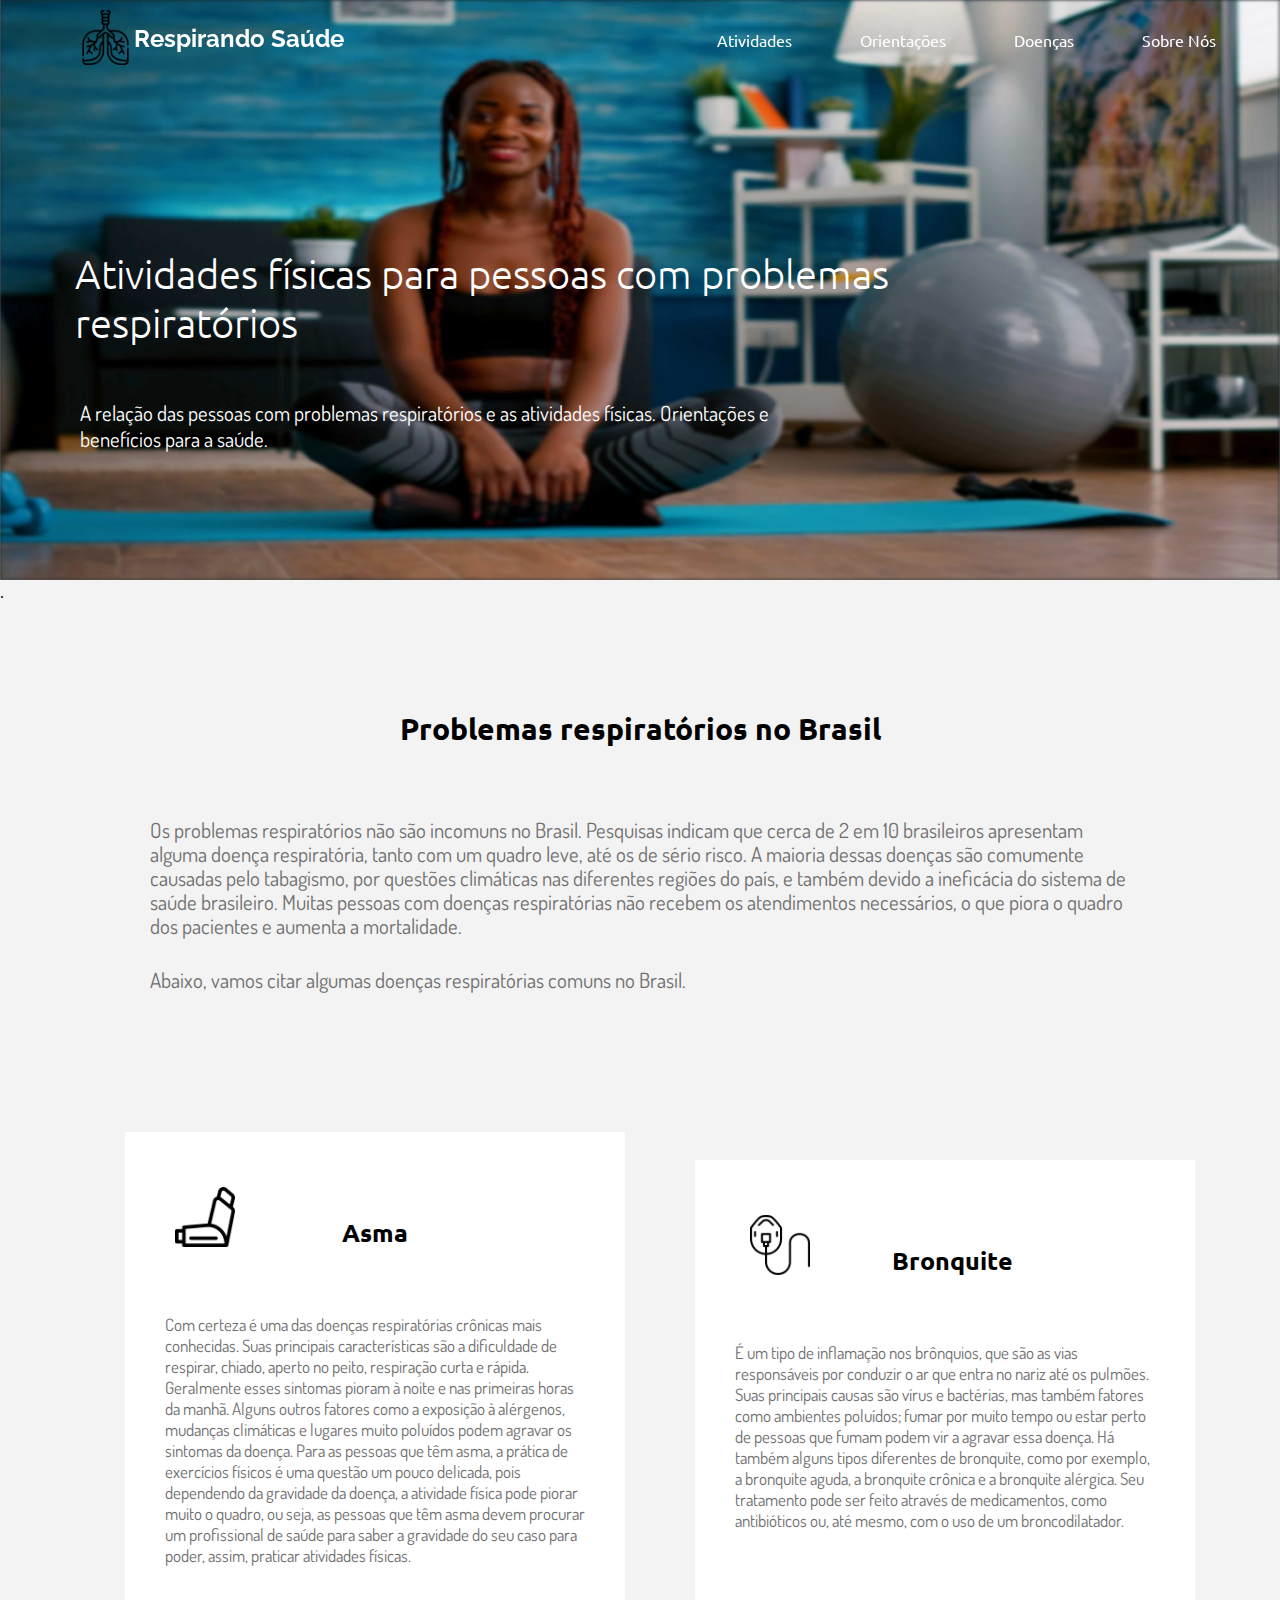
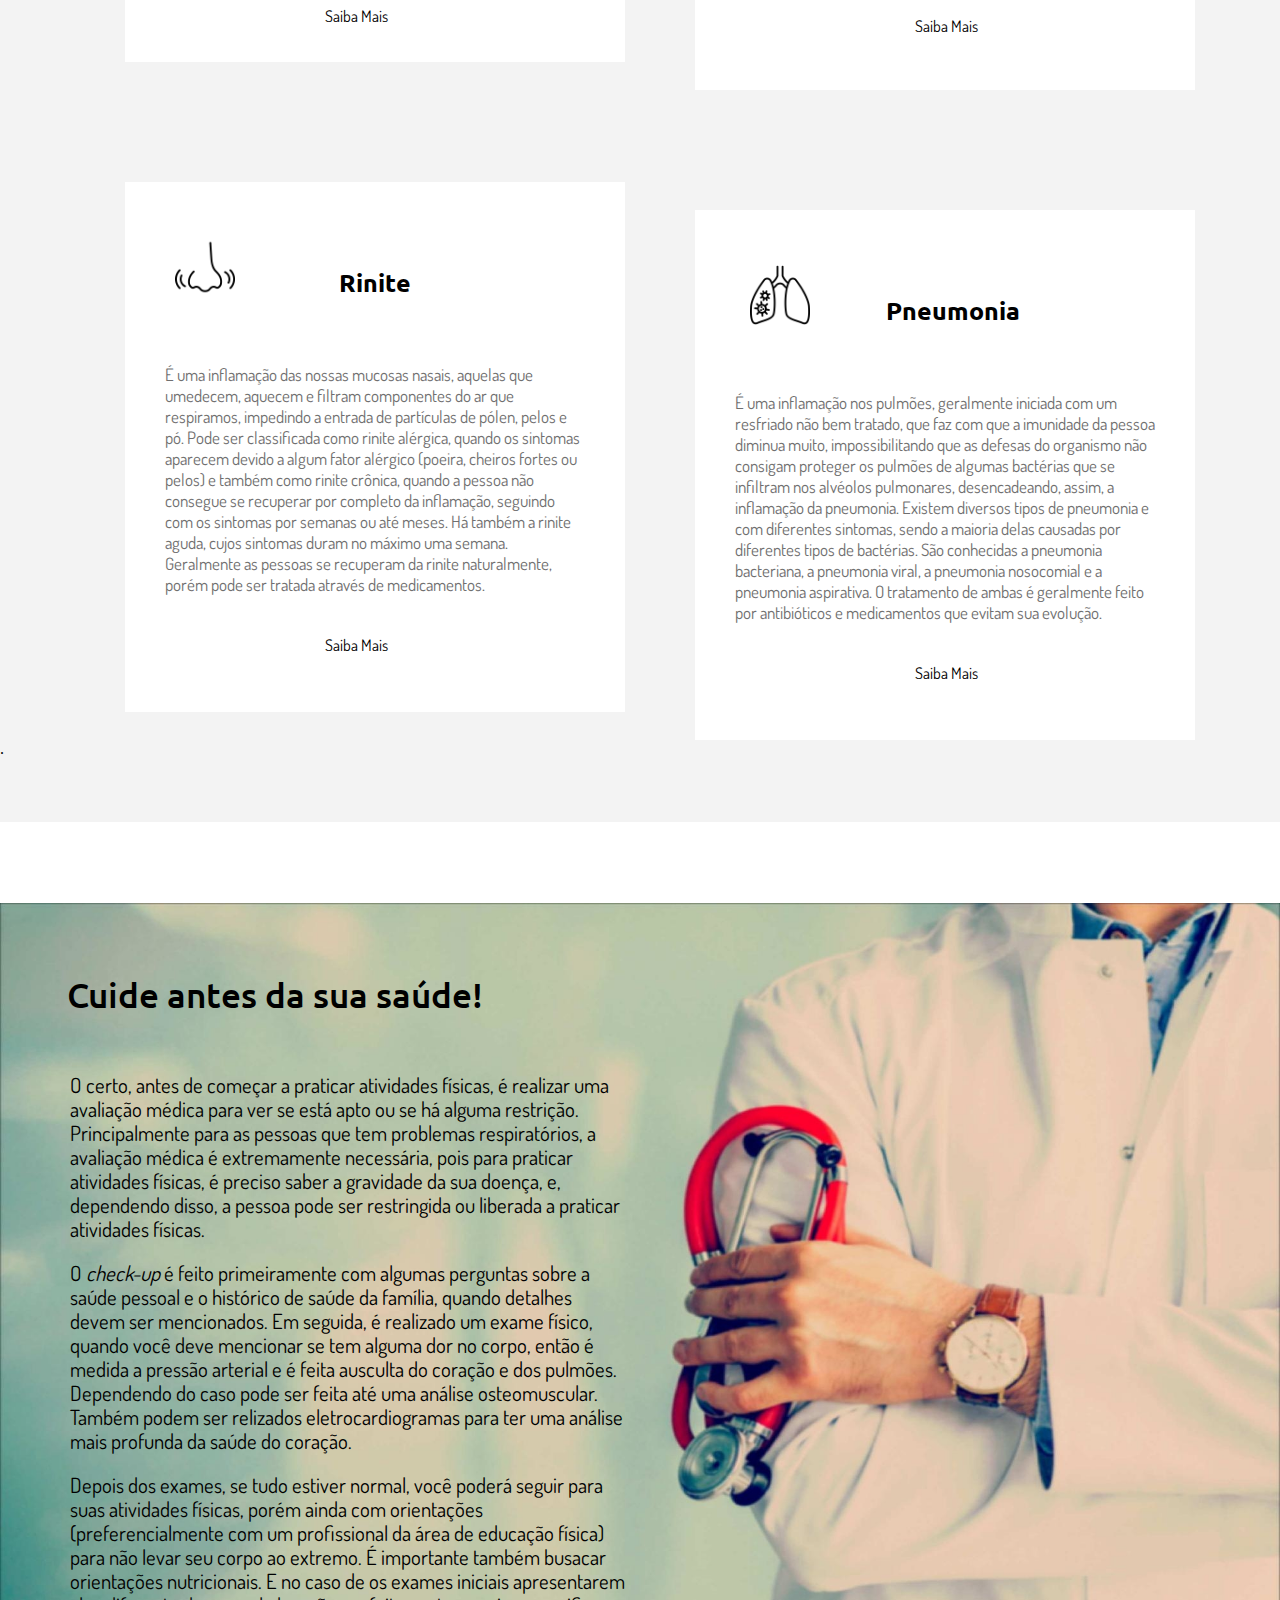
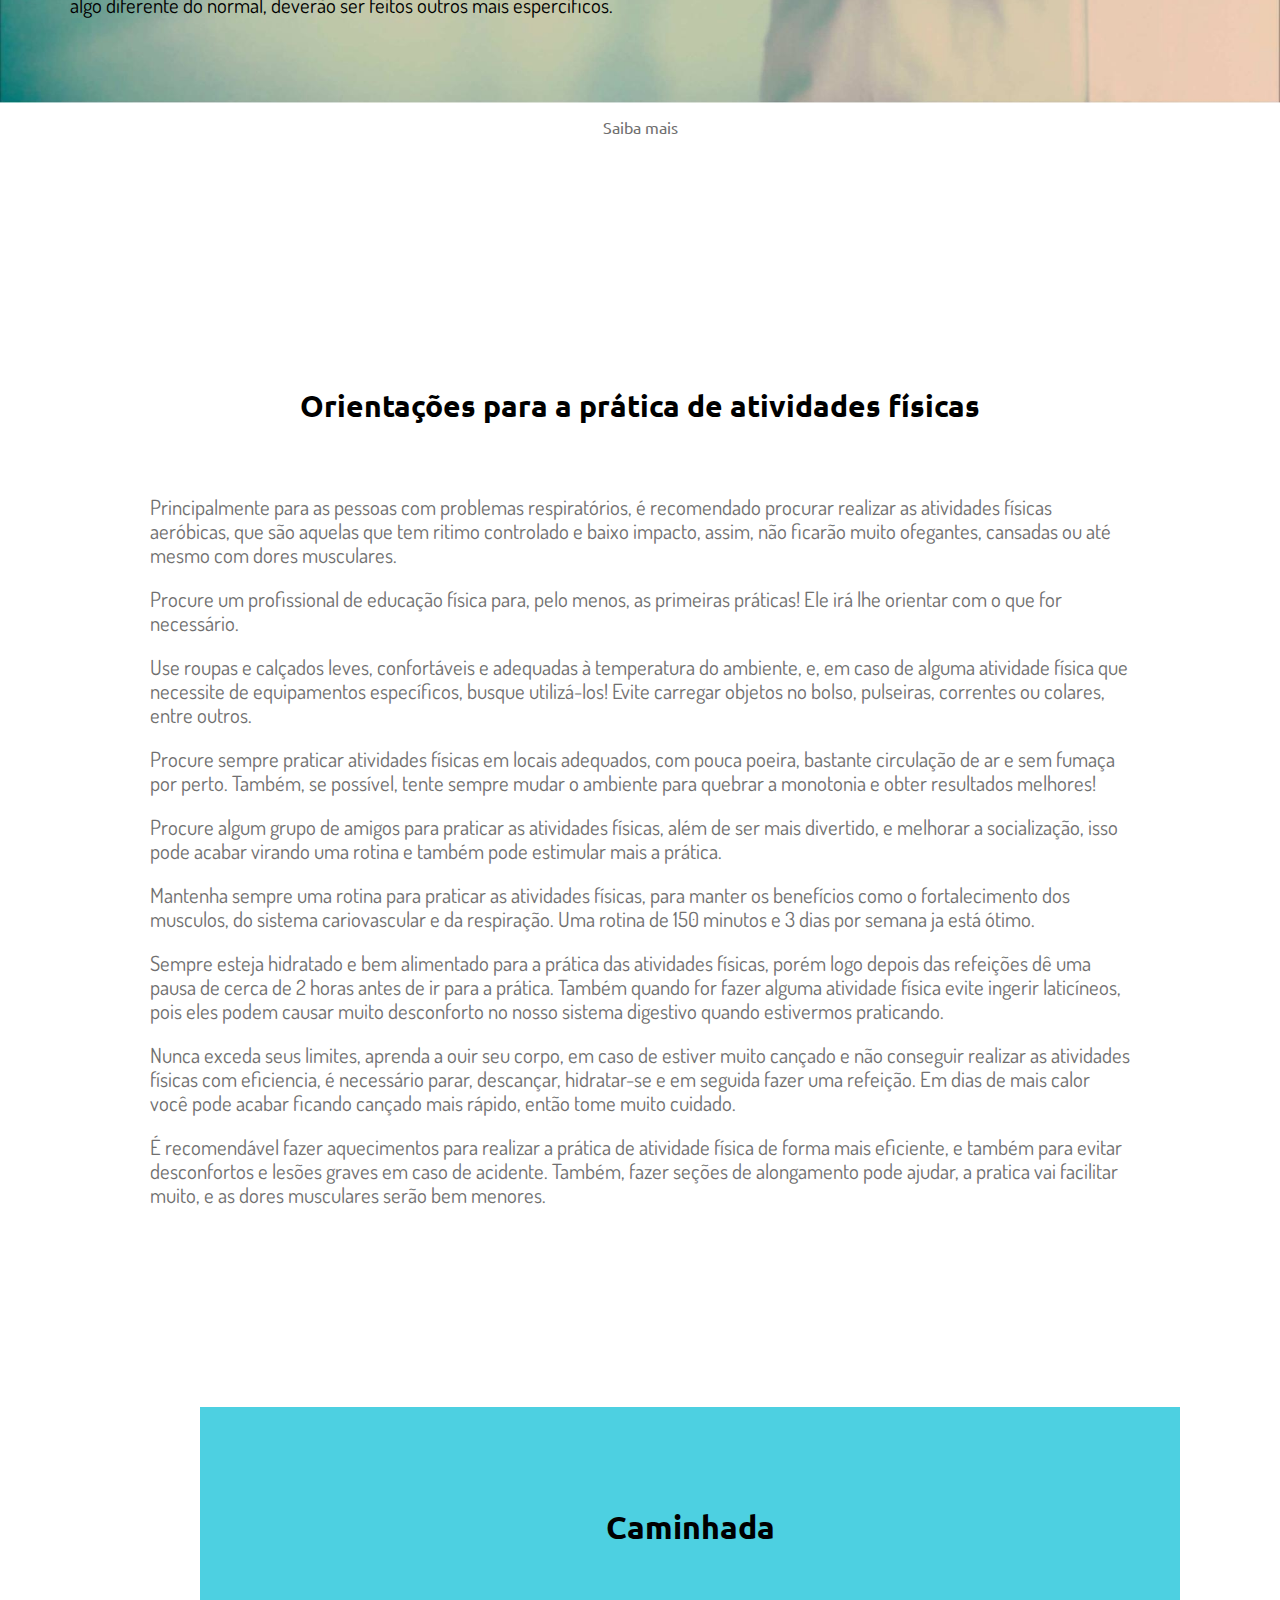
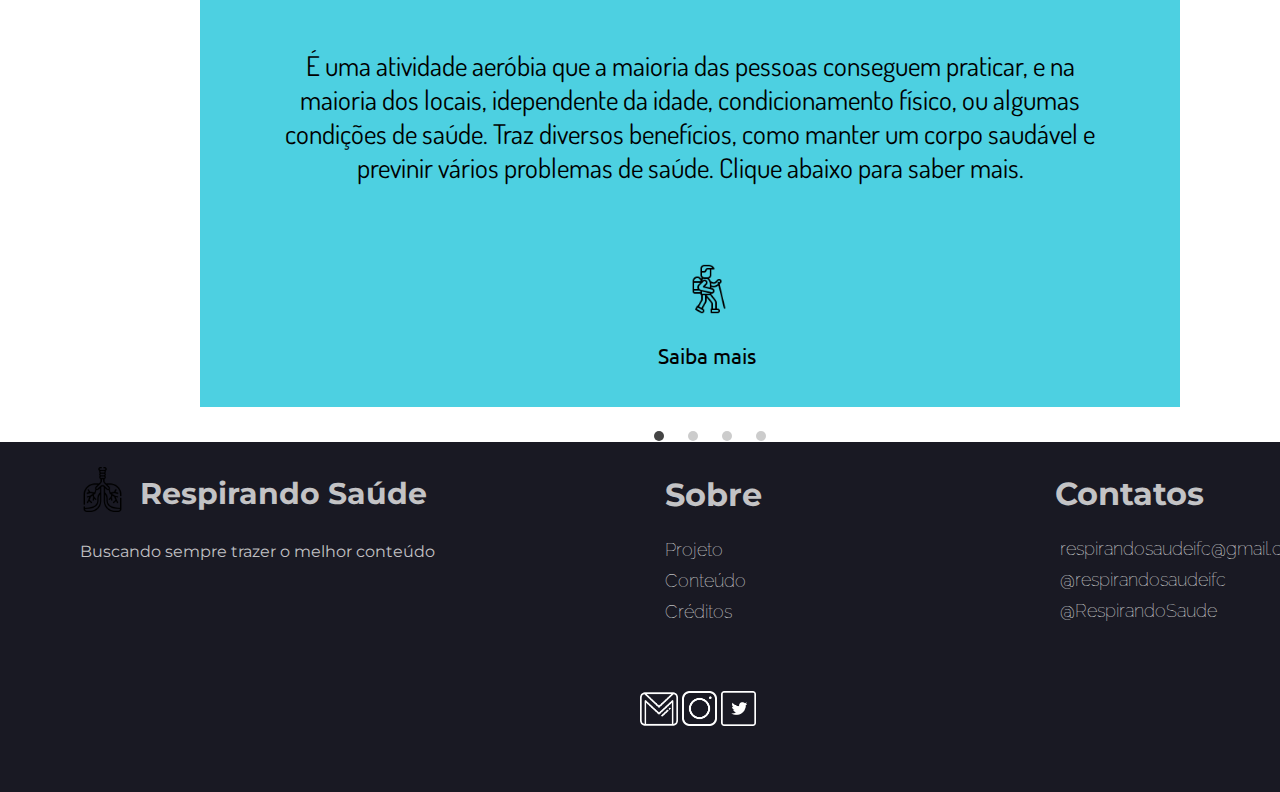
==== commit 24310697: "Add files via upload" ====
--- a/desenvolvimento do site do PI/index.html
+++ b/desenvolvimento do site do PI/index.html
@@ -143,7 +143,7 @@
 						Nunca exceda seus limites, aprenda a ouir seu corpo, em caso de estiver muito cançado e não conseguir realizar as atividades físicas com eficiencia, é necessário parar, descançar, hidratar-se e em seguida fazer uma refeição. Em dias de mais calor você pode acabar ficando cançado mais rápido, então tome muito cuidado.
 					</p>
 					<p id="txt3p9">
-						É recomendável fazer aquecimentos para realizar a prática de atividade física de forma mais eficiente, e também para evitar desconfortos e lesões graves em caso de acidente. Também fazer seções de alongamento pode ajudar, se fizer regularmente a pratica vai facilitar muito, e as dores musculares serão bem menores.
+						É recomendável fazer aquecimentos para realizar a prática de atividade física de forma mais eficiente, e também para evitar desconfortos e lesões graves em caso de acidente. Também, fazer seções de alongamento pode ajudar, a pratica vai facilitar muito, e as dores musculares serão bem menores.
 					</p>
 				</div>
 
@@ -239,17 +239,23 @@
 			<div id="contatos">
 				<h1 id="contatotxt">Contatos</h1>
 				<div id="contatosrp">
-					<a href="#" id="cr">******@gmail.com</a>
-					<a href="#" id="cr">@*******</a>
-					<a href="#" id="cr">@*******</a>
-				</div>
-			</div>
-
-			<div id="logocontatos">
-				<a href="#"><img id="gmail" src="imagens\email.png" width="38" height="44"/></a>
-				<a href="#"><img id="instagram" src="imagens\instagram.png" width="35" height="35"/></a>
-				<a href="#"><img id="facebook" src="imagens\fb.png" width="35" height="35"/></a>
-			</div>
+  
+					<a href="https://mail.google.com/mail/u/2/#inbox?compose=CllgCKCDkjvJzrDbMQLLlVSsjmkLCHHxxGHvqdtRmTZHRFsnQDmNwmtZlZrFFlpCJPgnbSSnFkg" target="_blank" id="cr">respirandosaudeifc@gmail.com</a>
+  
+					<a href="https://www.instagram.com/respirandosaudeifc/" target="_blank" id="cr">@respirandosaudeifc</a>
+  
+					<a href="https://twitter.com/RespirandoSaude" id="cr" target="_blank">@RespirandoSaude</a>
+				</div>
+			  </div>
+		
+			  <div id="logocontatos">
+  
+				<a href="https://mail.google.com/mail/u/2/#inbox?compose=CllgCKCDkjvJzrDbMQLLlVSsjmkLCHHxxGHvqdtRmTZHRFsnQDmNwmtZlZrFFlpCJPgnbSSnFkg" target="_blank"><img id="gmail" src="imagens\email.png" width="38" height="44"/></a>
+  
+				<a href="https://www.instagram.com/respirandosaudeifc/" target="_blank"><img id="instagram" src="imagens\instagram.png" width="35" height="35"/></a>
+  
+				<a href="https://twitter.com/RespirandoSaude" target="_blank"><img id="twitter" src="imagens\twitter.png" width="35" height="35"/></a>
+			  </div>
 		</footer>
   	</body>
 </html>--- a/desenvolvimento do site do PI/style.css
+++ b/desenvolvimento do site do PI/style.css
@@ -760,7 +760,7 @@
 #contatos {
     position: absolute;
     margin-top: -25px;
-    margin-left: 20px;
+    margin-left: -45px;
 }
 
 #contatotxt {
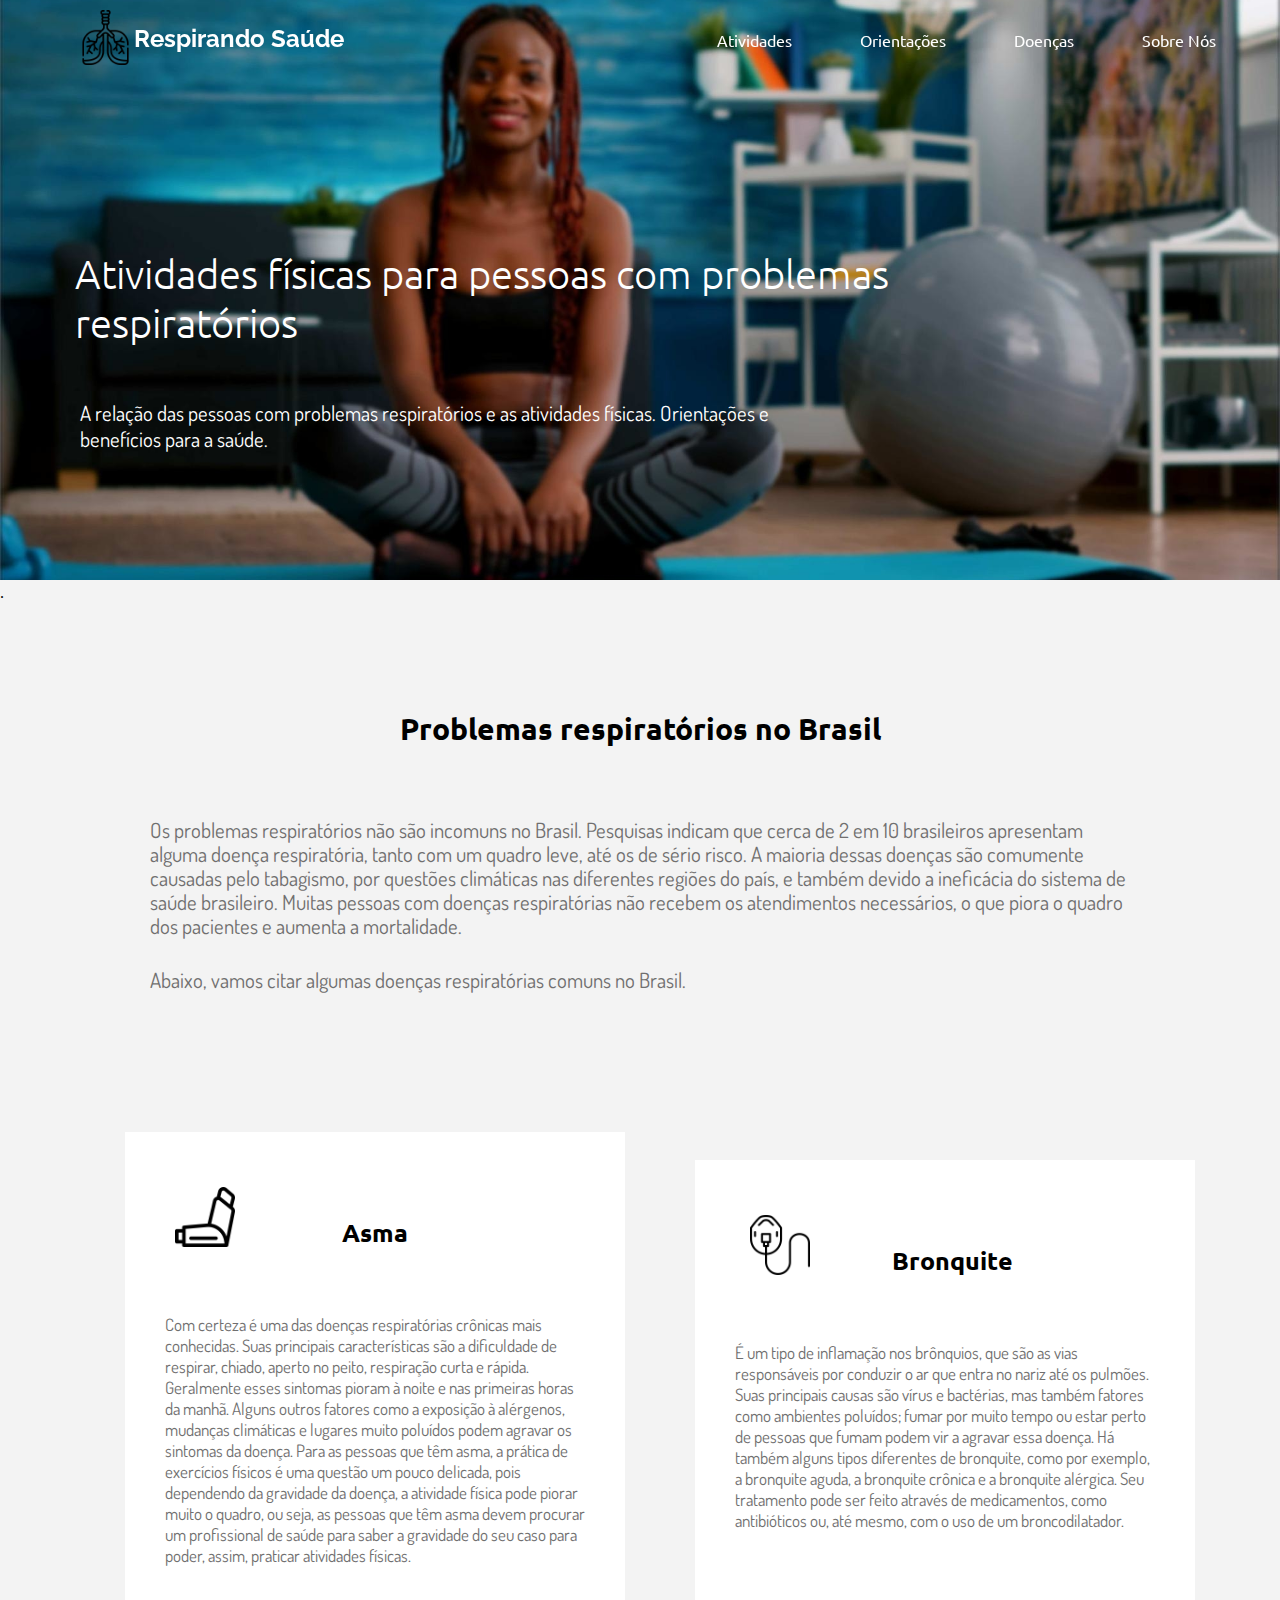
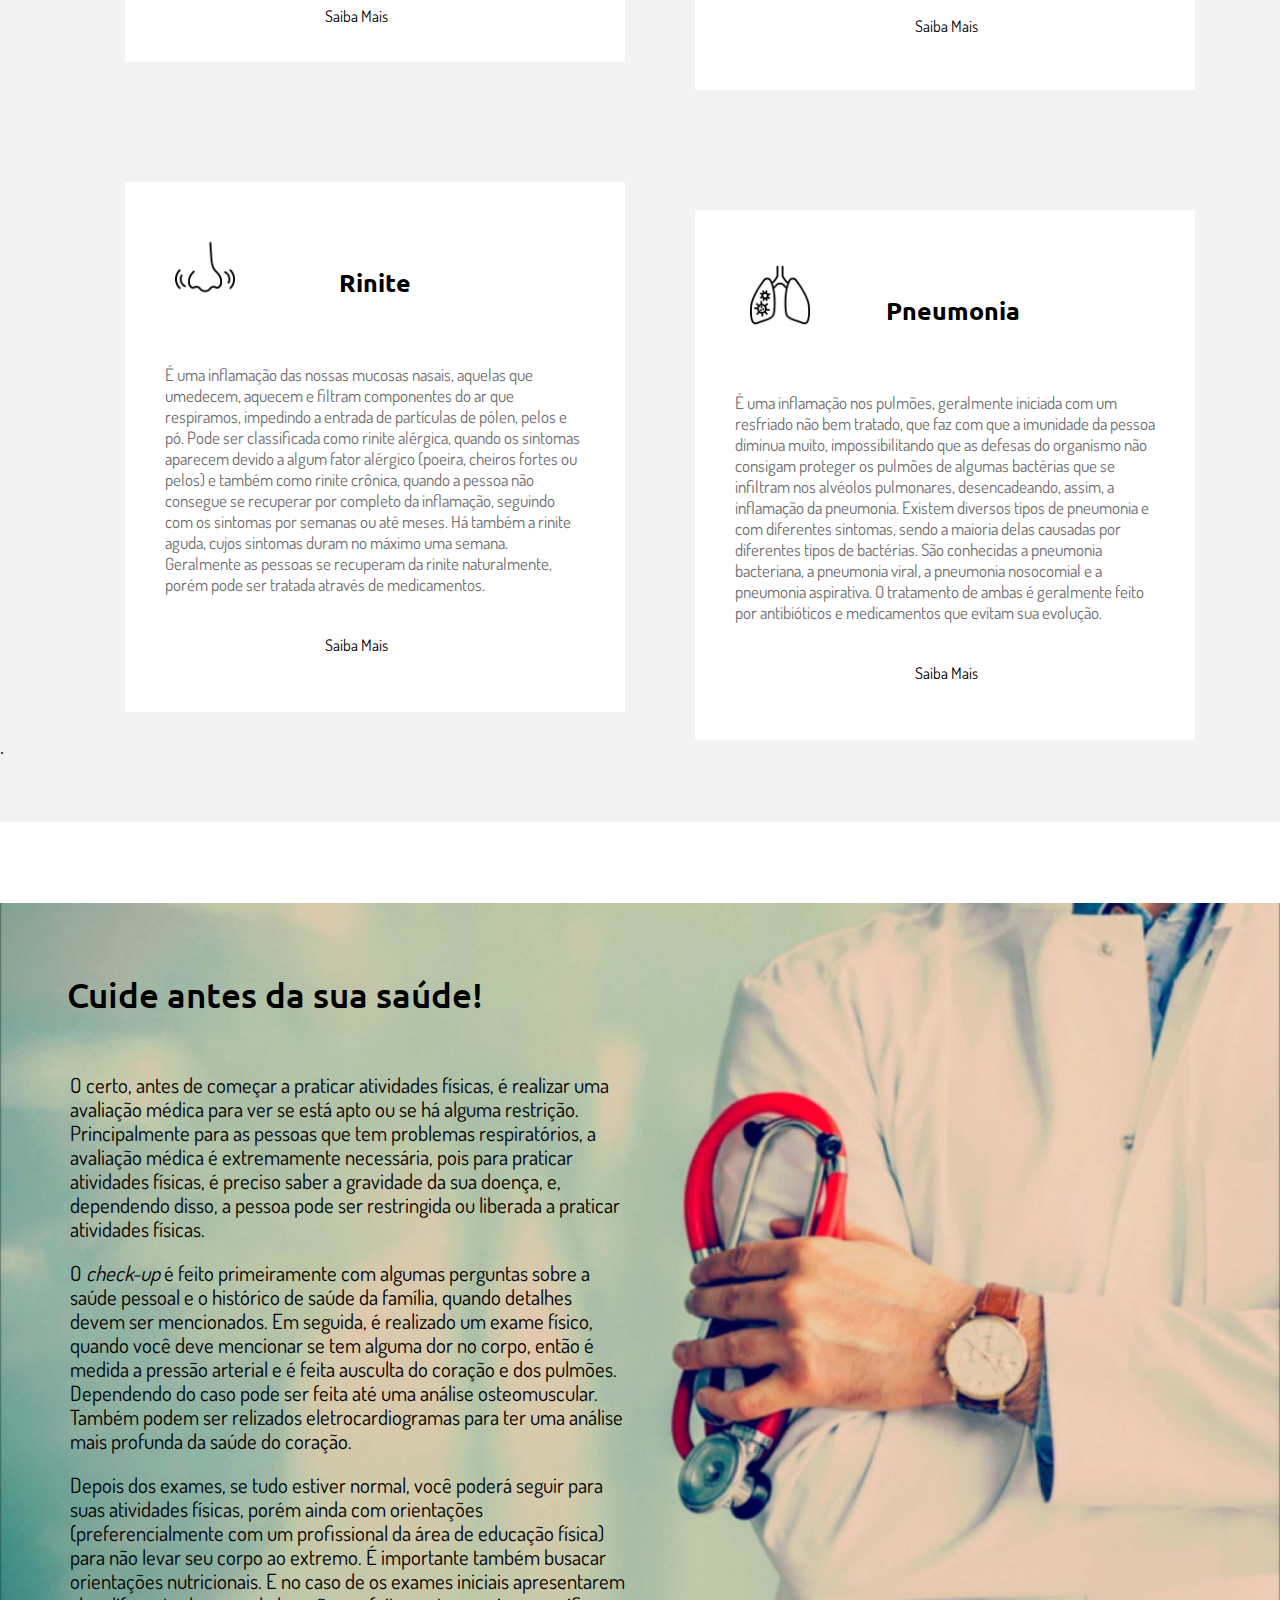
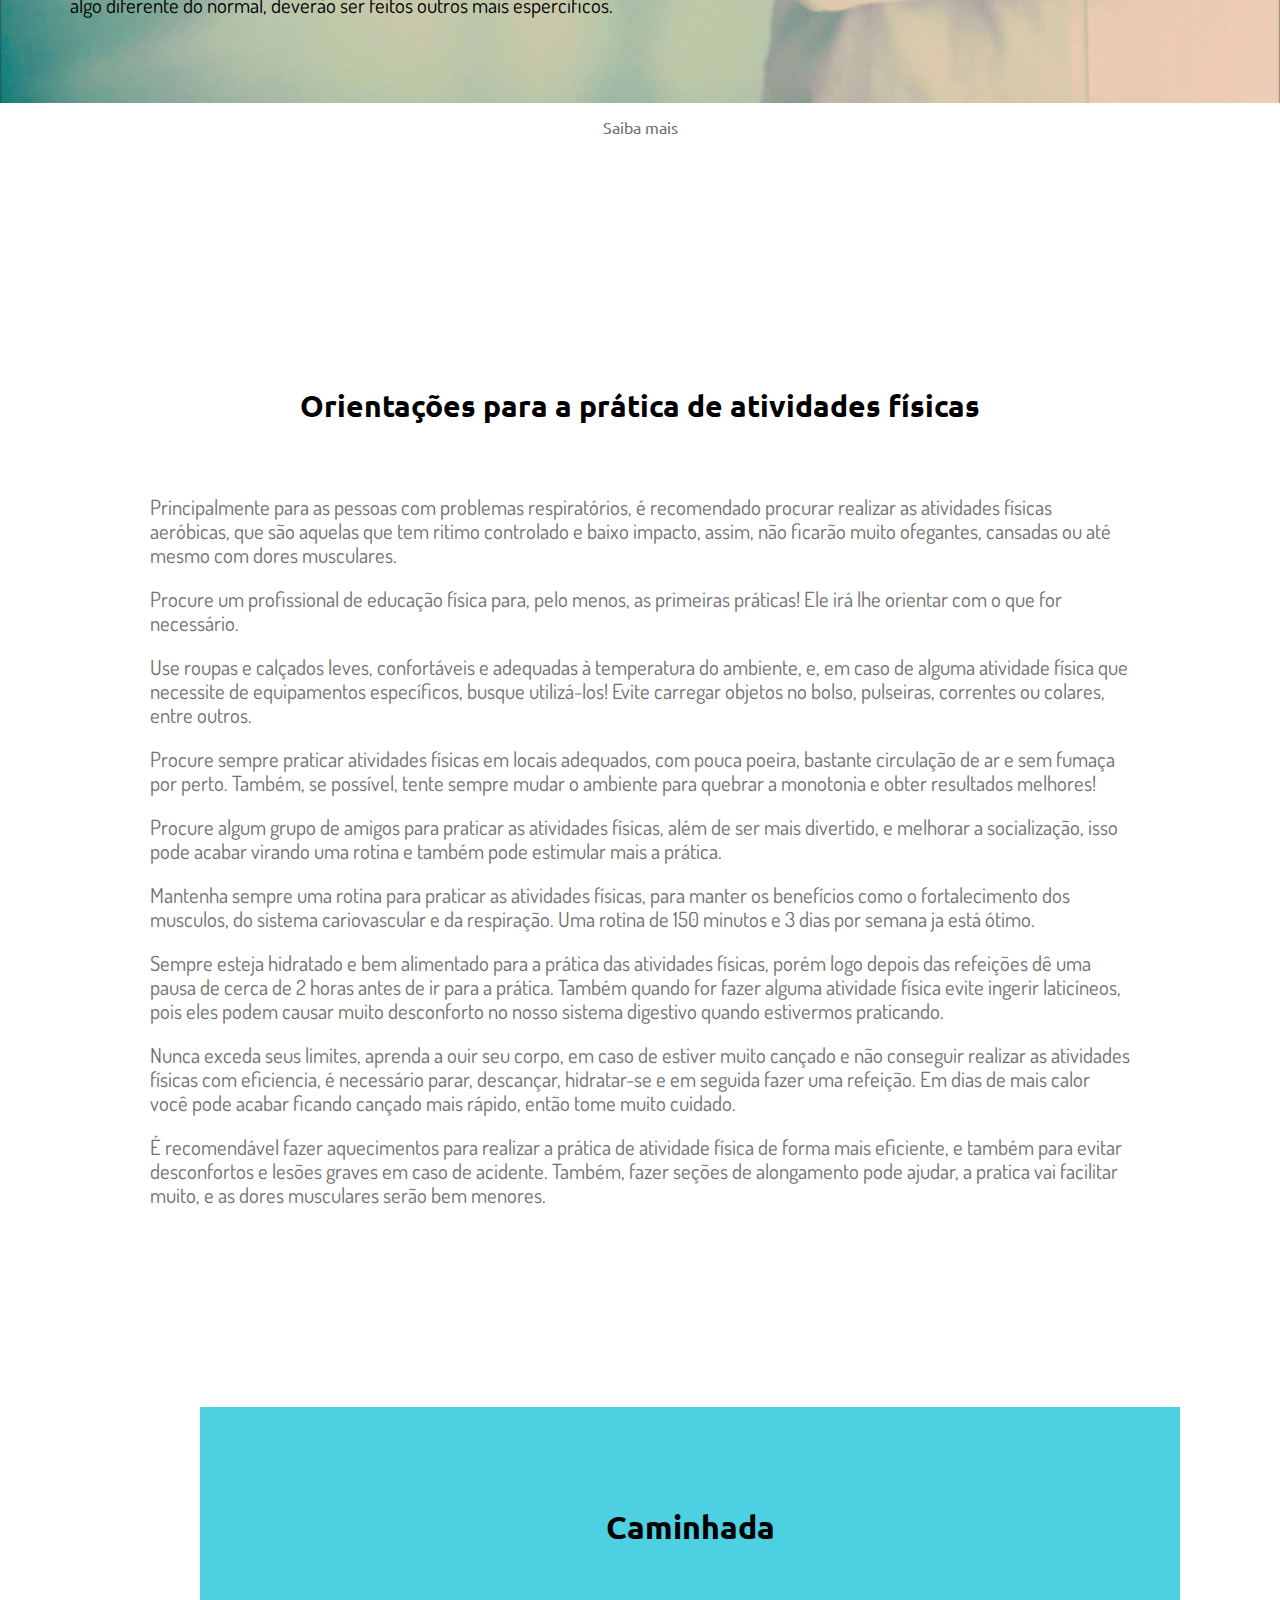
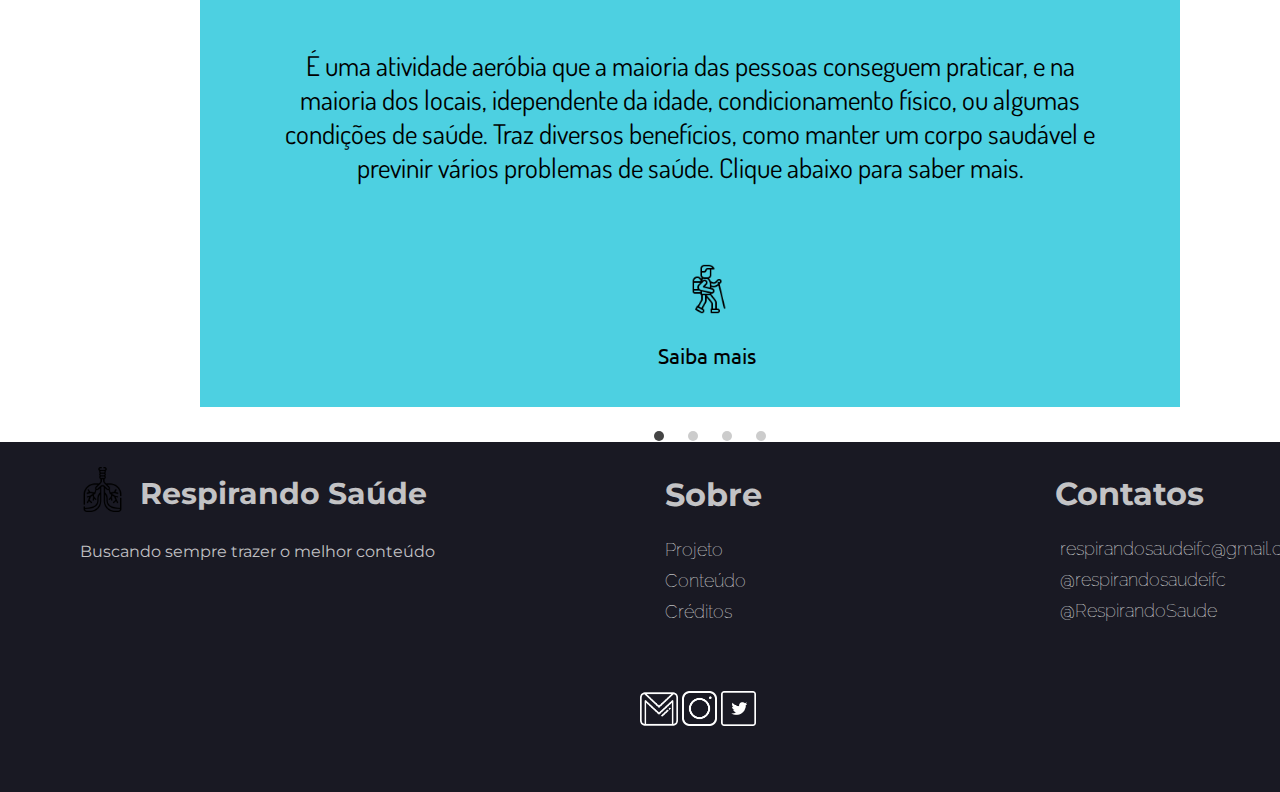
==== commit 652c16ac: "Add files via upload" ====
--- a/desenvolvimento do site do PI/index.html
+++ b/desenvolvimento do site do PI/index.html
@@ -2,28 +2,28 @@
 <html lang="pt-br">
   	<head>
 		<meta charset="UTF-8"/>
-		<meta http-equiv="X-UA-Compatible" content="IE=edge" />
-		<meta name="viewport" content="width=device-width, initial-scale=1.0" />
+		<meta http-equiv="X-UA-Compatible" content="IE=edge"/>
+		<meta name="viewport" content="width=device-width, initial-scale=1.0"/>
 		<title>Respirando Saúde | Exercícios físicos para pessoas com problemas respiratórios</title>
-		<link rel="stylesheet" href="style.css" />
-		<link rel="icon" type="imagem/png" href="imagens\icone.png" />
+		<link rel="stylesheet" href="style.css"/>
+		<link rel="icon" type="imagem/png" href="imagens\icone.png"/>
 		<script src="navbar.js"></script>
   	</head>
   	<body>
 		<nav id="navbar">
 			<div class="logonav">
 				<a href="index.html">
-					<img id="logonavimg" src="imagens\logo.png" alt="logo" height="55" width="55"/>
+					<img id="logonavimg" src="imagens\logo.png" alt="logo"/>
 					<h1 id="nomedositenv">Respirando Saúde</h1>
 				</a>
 			</div>
 		
 			<div class="navitems">
-			<a href="#slider">Atividades</a>
-			<a href="#orientaçoeslk">Orientações</a>
-			<a href="#doençaslk">Doenças</a>
-			<a href="#rodape">Sobre nós</a>
-		</div>
+				<a href="#slider">Atividades</a>
+				<a href="#orientaçoeslk">Orientações</a>
+				<a href="#doençaslk">Doenças</a>
+				<a href="#rodape">Sobre nós</a>
+			</div>
 		</nav>
 
 		<header id="cabeçalho">
@@ -51,7 +51,7 @@
 				<div id="cards">
 					<div id="card1">
 						<div id="card">
-							<img id="problemaicon" src="imagens\asma_icon.png" alt="problema respiratório" height="60" width="60"/>
+							<img id="problemaicon" src="imagens\asma_icon.png" alt="problema respiratório"/>
 
 							<h2 id="boxtitulo">Asma</h2>
 							<p id="boxtxt">
@@ -63,7 +63,7 @@
 
 					<div id="card2">
 						<div id="card">
-							<img id="problemaicon2" src="imagens\bronquite_icon.png" alt="problema respiratório" height="60" width="60"/>
+							<img id="problemaicon2" src="imagens\bronquite_icon.png" alt="problema respiratório"/>
 
 							<h2 id="boxtitulo2">Bronquite</h2>
 							<p id="boxtxt2">
@@ -75,7 +75,7 @@
 
 					<div id="card3">
 						<div id="card">
-							<img id="problemaicon" src="imagens\rinite_icon.png" alt="problema respiratório" height="60" width="60"/>
+							<img id="problemaicon" src="imagens\rinite_icon.png" alt="problema respiratório"/>
 
 							<h2 id="boxtitulo">Rinite</h2>
 							<p id="boxtxt">
@@ -87,7 +87,7 @@
 
 					<div id="card4">
 						<div id="card">
-							<img id="problemaicon2" src="imagens\pneumonia_icon.png" alt="problema respiratório" height="60" width="60"/>
+							<img id="problemaicon2" src="imagens\pneumonia_icon.png" alt="problema respiratório"/>
 
 							<h2 id="boxtitulo2">Pneumonia</h2>
 							<p id="boxtxt2">
@@ -101,7 +101,7 @@
 				<p id="orientaçoeslk">.</p>
 
 				<div id="container2">
-					<img id="container2img" src="imagens\container2_bg.jpg" alt="médico" height="800px"/>
+					<img id="container2img" src="imagens\container2_bg.jpg" alt="médico"/>
 					<h2 id="titulo2">Cuide antes da sua saúde!</h2>
 					<p id="txt2">
 						O certo, antes de começar a praticar atividades físicas, é realizar uma avaliação médica para ver se está apto ou se há alguma restrição. Principalmente para as pessoas que tem problemas respiratórios, a avaliação médica é extremamente necessária, pois para praticar atividades físicas, é preciso saber a gravidade da sua doença, e, dependendo disso, a pessoa pode ser restringida ou liberada a praticar atividades físicas.
@@ -161,7 +161,7 @@
 										<p id="slidetxt">
 											É uma atividade aeróbia que a maioria das pessoas conseguem praticar, e na maioria dos locais, idependente da idade, condicionamento físico, ou algumas condições de saúde. Traz diversos benefícios, como manter um corpo saudável e previnir vários problemas de saúde. Clique abaixo para saber mais.
 										</p>
-										<a href="caminhada.html"><img id="slideicon" src="imagens\caminhada_icon.png" width="50" height="50"></a>
+										<a href="caminhada.html"><img id="slideicon" src="imagens\caminhada_icon.png" alt="caminhada"></a>
 										<a href="caminhada.html" id="saibamaisslide">Saiba mais</a>
 									</div>
 								</div>
@@ -172,7 +172,7 @@
 										<p id="slidetxt">
 											Uma das atividades físicas mais divertidas que existem, tanto na questão prática, mas também em questões sociais. Conheça sobre o ciclismo e sua praticidade, benefícios e as orientações e equipamentos necessários. Clique abaixo para saber mais.
 										</p>
-										<a href="ciclismo.html"><img id="slideicon2" src="imagens\ciclismo_icon.png" width="50" height="50"></a>
+										<a href="ciclismo.html"><img id="slideicon2" src="imagens\ciclismo_icon.png" alt="ciclismo"></a>
 										<a href="ciclismo.html" id="saibamaisslide2">Saiba mais</a>
 									</div>
 								</div>
@@ -183,7 +183,7 @@
 										<p id="slidetxt">
 											A natação é uma atividade física aeróbica muito completa, e praticamente qualquer um consegue fazer, seja por idade, algumas condições físicas ou doneças, tanto que até bebes e idoso praticam natação. Veja um pouco sobre seus benefícios, praticidade, equipamentos e orientações necessárias.
 										</p>
-										<a href="nataçao.html"><img id="slideicon3" src="imagens\nataçao_icon.png" width="45" height="45"></a>
+										<a href="nataçao.html"><img id="slideicon3" src="imagens\nataçao_icon.png" alt="natação"></a>
 										<a href="nataçao.html" id="saibamaisslide3">Saiba mais</a>
 									</div>
 								</div>
@@ -194,7 +194,7 @@
 										<p id="slidetxt">
 											Yoga é uma atividade com diversas váriedades de prática, benefícios e existem os mais diferentes ramos de yoga para diversos tipos de pessoas, com diferentes tipos físicos, idade e condição de saúde. Clique abaixo para saber mais.
 										</p>
-										<a href="yoga.html"><img id="slideicon4" src="imagens\yoga_icon.png" width="45" height="45"></a>
+										<a href="yoga.html"><img id="slideicon4" src="imagens\yoga_icon.png" alt="yoga"></a>
 										<a href="yoga.html" id="saibamaisslide4">Saiba mais</a>
 									</div>
 								</div>
@@ -220,7 +220,7 @@
 		<footer id="rodape">
 			<div id="logorodape">
 				<a href="index.html"><h2 id="nomedositerp">Respirando Saúde</h2></a>
-				<a href="index.html"><img id="logorp" src="imagens\logo.png" alt="logo" height="45" width="45"/></a>
+				<a href="index.html"><img id="logorp" src="imagens\logo.png" alt="logo"/></a>
 				<p id="fraserodape">
 					Buscando sempre trazer o melhor
 					conteúdo
@@ -250,11 +250,11 @@
 		
 			  <div id="logocontatos">
   
-				<a href="https://mail.google.com/mail/u/2/#inbox?compose=CllgCKCDkjvJzrDbMQLLlVSsjmkLCHHxxGHvqdtRmTZHRFsnQDmNwmtZlZrFFlpCJPgnbSSnFkg" target="_blank"><img id="gmail" src="imagens\email.png" width="38" height="44"/></a>
-  
-				<a href="https://www.instagram.com/respirandosaudeifc/" target="_blank"><img id="instagram" src="imagens\instagram.png" width="35" height="35"/></a>
-  
-				<a href="https://twitter.com/RespirandoSaude" target="_blank"><img id="twitter" src="imagens\twitter.png" width="35" height="35"/></a>
+				<a href="https://mail.google.com/mail/u/2/#inbox?compose=CllgCKCDkjvJzrDbMQLLlVSsjmkLCHHxxGHvqdtRmTZHRFsnQDmNwmtZlZrFFlpCJPgnbSSnFkg" target="_blank"><img id="gmail" src="imagens\email.png" alt="gmail"/></a>
+  
+				<a href="https://www.instagram.com/respirandosaudeifc/" target="_blank"><img id="instagram" src="imagens\instagram.png" alt="instagram"/></a>
+  
+				<a href="https://twitter.com/RespirandoSaude" target="_blank"><img id="twitter" src="imagens\twitter.png" alt="twitter"/></a>
 			  </div>
 		</footer>
   	</body>
--- a/desenvolvimento do site do PI/style.css
+++ b/desenvolvimento do site do PI/style.css
@@ -63,6 +63,8 @@
 }
 
 #logonavimg {
+    height: 55px;
+    width: 55px;
     margin-left: -50px;
     margin-top: -20px;
 }
@@ -86,6 +88,7 @@
 #ftcabeçalho {
     width: 100%;
     height: 580px;
+    object-fit: cover;
 }
 
 #titulotxtcb {
@@ -176,12 +179,6 @@
     transform: scale(1.10);
 }
 
-#problemaicon {
-    position: relative;
-    top: 55px;
-    left: 50px;
-}
-
 #boxtitulo {
     font-family: 'Ubuntu', sans-serif;
     color: black;
@@ -199,10 +196,20 @@
     color: rgb(112, 111, 111);
 }
 
+#problemaicon {
+    position: relative;
+    top: 55px;
+    left: 50px;
+    height: 60px;
+    width: 60px;
+}
+
 #problemaicon2 {
     position: relative;
     top: 55px;
     left: 55px;
+    height: 60px;
+    width: 60px;
 }
 
 #boxtitulo2 {
@@ -274,7 +281,9 @@
 }
 
 #container2img {
+    height: 800px;
     width: 100%;
+    object-fit: cover;
 }
 
 #titulo2 {
@@ -607,23 +616,31 @@
  #slideicon {
     position: relative;
     left: 70px;
+    height: 50px;
+    width: 50px;
  }
 
  #slideicon2 {
     position: relative;
     left: 70px;
+    height: 50px;
+    width: 50px;
  }
 
  #slideicon3 {
     position: relative;
     left: 70px;
     top: 10px;
+    height: 45px;
+    width: 45px;
  }
 
  #slideicon4 {
     position: relative;
     left: 65px;
     top: 40px;
+    height: 45px;
+    width: 45px;
  }
 
  #saibamaisslide {
@@ -712,6 +729,8 @@
     position: absolute;
     margin-top: -5px;
     margin-left: 80px;
+    height: 45px;
+    width: 45px;
 }
 
 #nomedositerp {
@@ -739,8 +758,8 @@
 #sobretxt {
     color: #f3f3f3c7;
     font-family: 'Montserrat', sans-serif;
+    margin-top: -100px;
     padding-left: 590px;
-    margin-top: -100px;
 }
 
 #saibamaisrp {
@@ -766,8 +785,8 @@
 #contatotxt {
     color: #f3f3f3c7;
     font-family: 'Montserrat', sans-serif;
+    margin-top: -123px;
     padding-left: 1100px;
-    margin-top: -123px;
 }
 
 #contatosrp {
@@ -792,6 +811,18 @@
     margin-left: 640px;
     margin-top: 30px;
     margin-bottom: -5px;
+    height: 44px;
+    width: 38px;
+}
+
+#instagram {
+    height: 35px;
+    width: 35px;
+}
+
+#twitter {
+    height: 35px;
+    width: 35px;
 }
 
 /*RODAPÉ*/